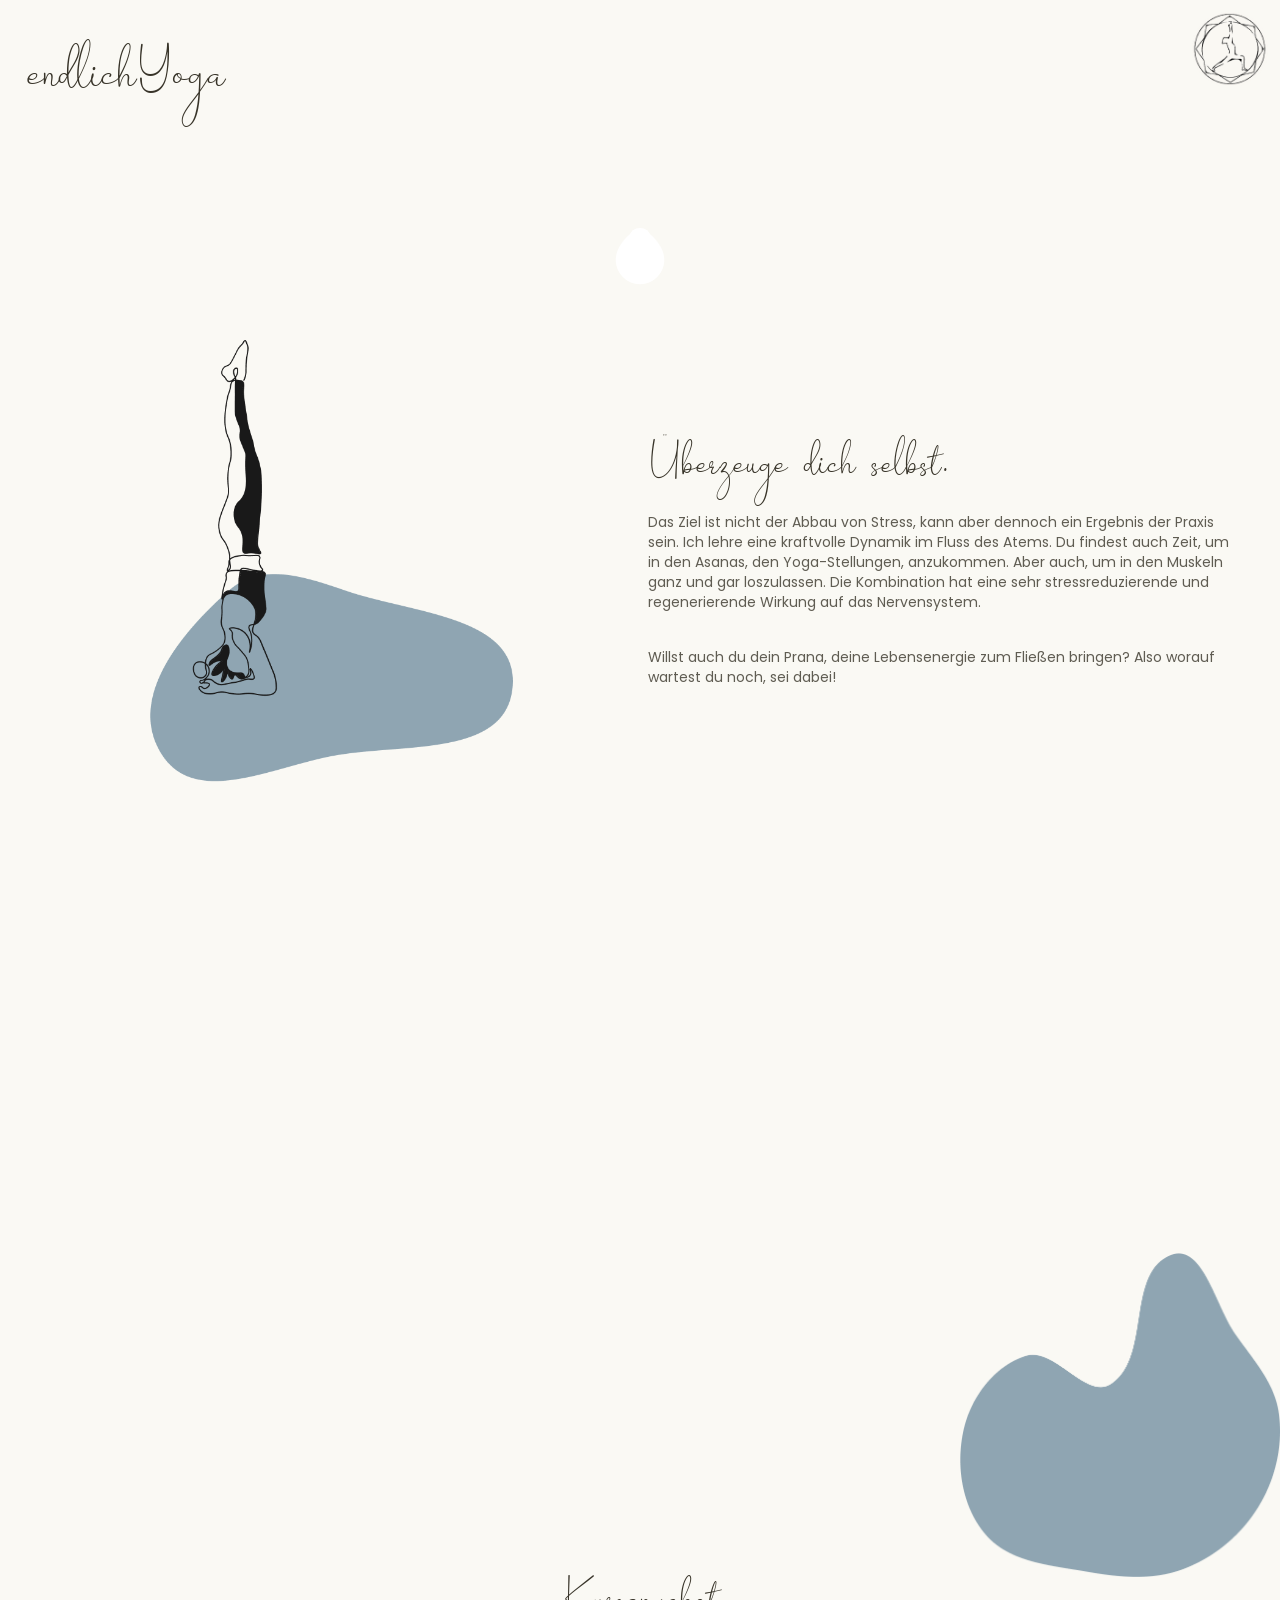
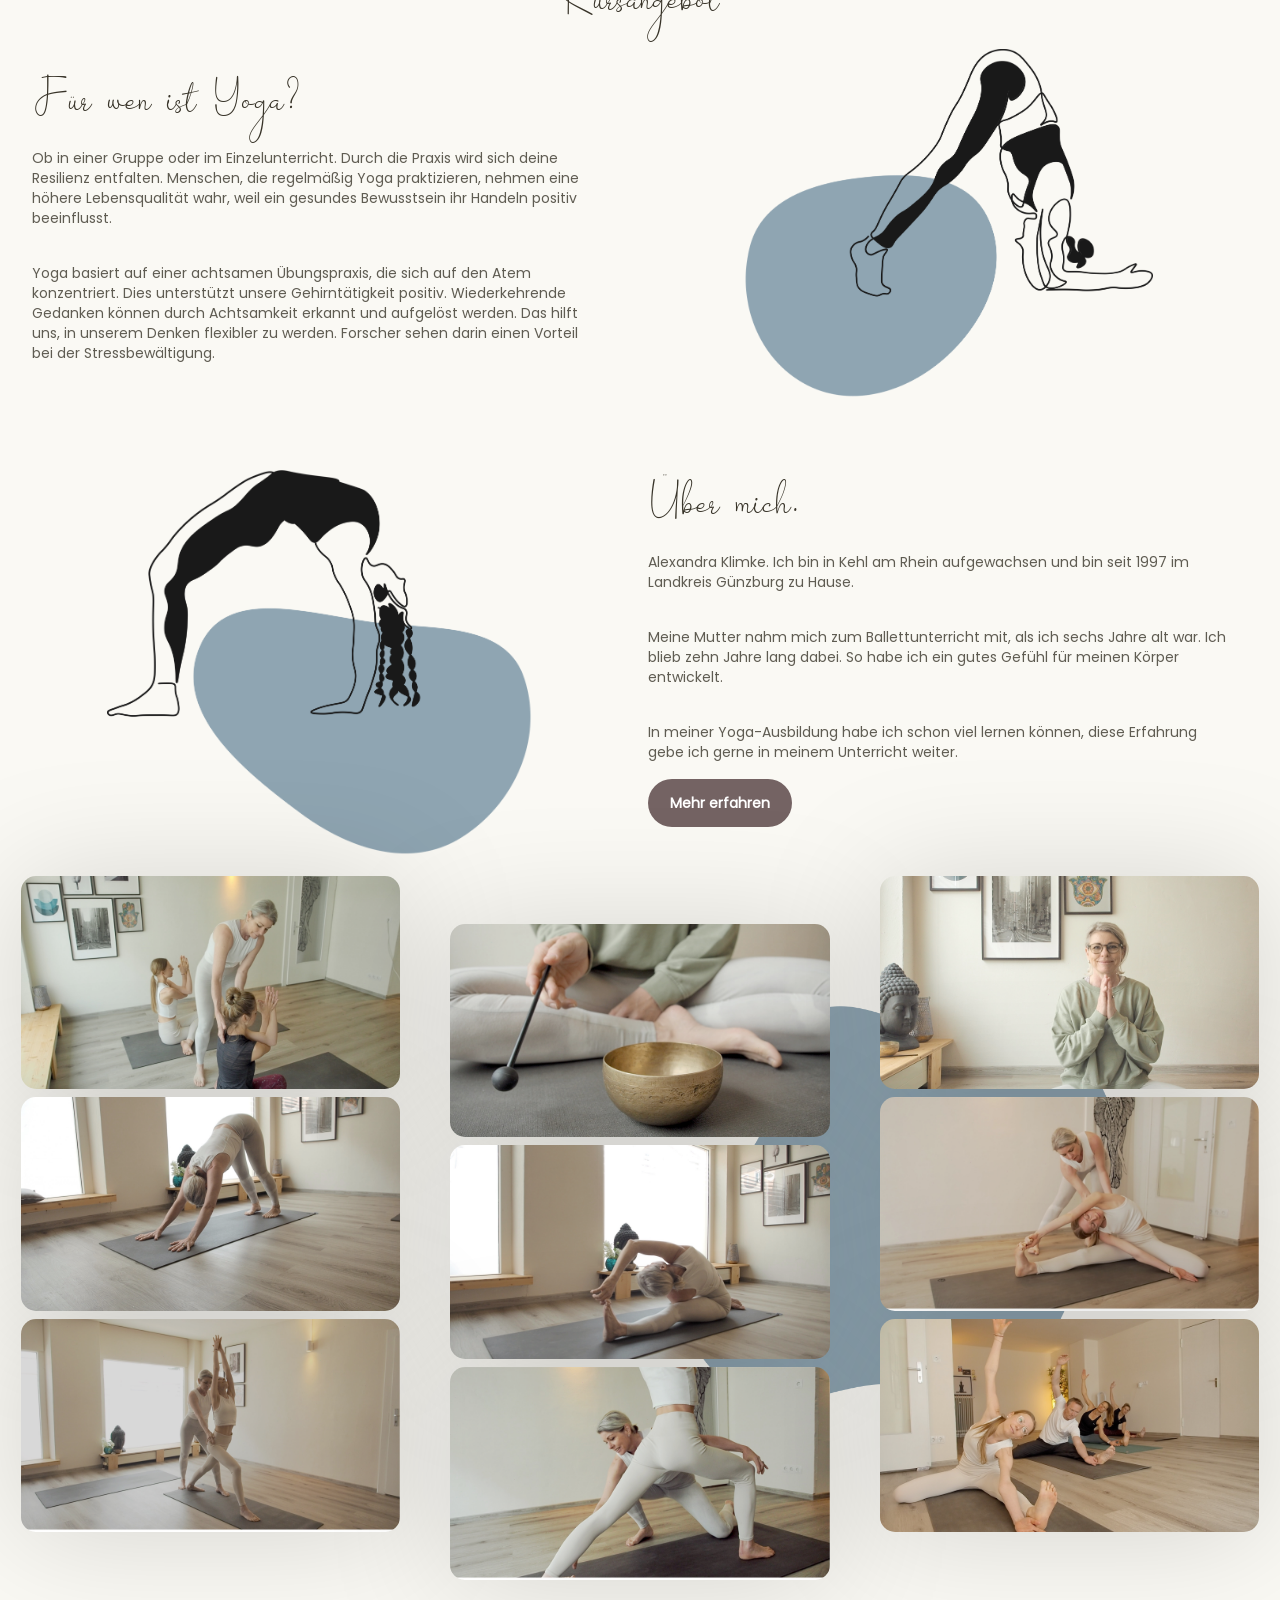
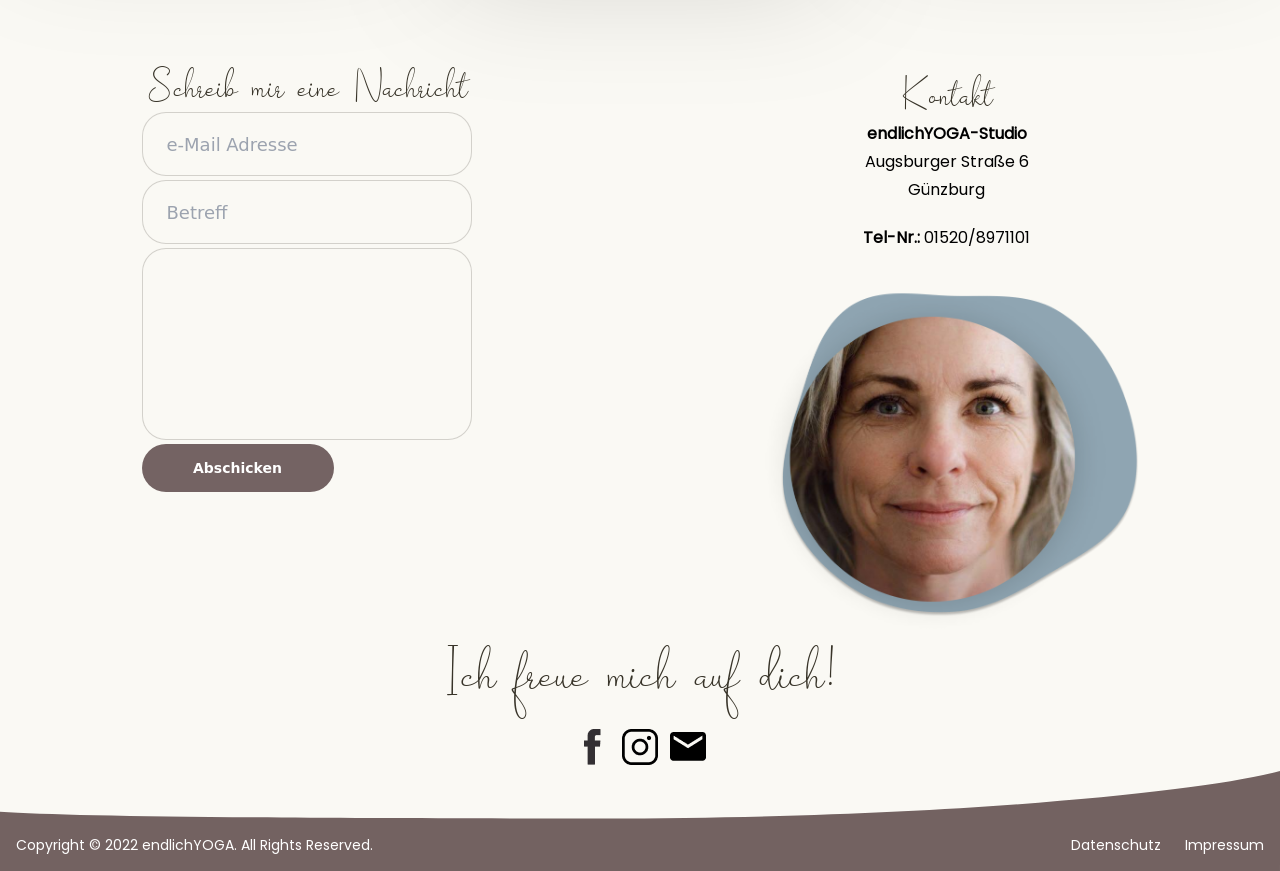
==== index.html @ 25fa54c2 "endlichyoga.de — statische Yoga-Website" ====
<!doctype html>
<html lang="de" data-theme="yoga">
    <head>
        <meta charset="utf-8" />
        <meta
            name="description"
            content="Yoga in Günzburg mit Alexandra Klimke. Hatha Yoga Kurse, Privatstunden und Business Yoga."
        />
        <link rel="icon" href="./favicon.png" />
        <link
            rel="stylesheet"
            href="https://www.momoyoga.com/schedule-plugin/v2/css/schedule-frontend.css"
            crossorigin="anonymous"
        />
        <meta name="viewport" content="width=device-width, initial-scale=1" />
        <link rel="stylesheet" href="css/style.css" />
        <title>endlichYoga - Yoga in Günzburg</title>
    </head>
    <body>
        <div class="main max-w-7xl mx-auto">
            <div class="navbar pb-5">
                <img
                    src="img/logo.png"
                    alt="logo"
                    class="w-10 order-last flex-none w-14 pr-1 py-1 sm:w-20"
                />
                <a
                    class="flex-1 normal-case font-barokah font-normal not-italic text-base pl-5 mt-5 sm:text-xl sm:translate-y-6"
                    href="/"
                    >endlichYoga</a
                >
            </div>

            <video autoplay muted loop playsinline>
                <source src="/vid/banner.m4v" type="video/mp4" />
                Your browser does not support the video tag.
            </video>

            <div class="ico animated w-5 svelte-cx24uc">
                <div class="circle circle-top svelte-cx24uc"></div>
                <div class="circle circle-main svelte-cx24uc"></div>
                <div class="circle circle-bottom svelte-cx24uc"></div>

                <svg
                    class="svg svelte-cx24uc"
                    version="1.1"
                    xmlns="http://www.w3.org/2000/svg"
                    x="0px"
                    y="0px"
                    viewBox="0 0 612 612"
                    style="enable-background: new 0 0 612 612"
                    xml:space="preserve"
                >
                    <defs>
                        <clipPath id="cut-off-arrow">
                            <circle cx="306" cy="306" r="287"></circle>
                        </clipPath>
                        <filter id="goo">
                            <feGaussianBlur
                                in="SourceGraphic"
                                stdDeviation="10"
                                result="blur"
                            ></feGaussianBlur>
                            <feColorMatrix
                                in="blur"
                                mode="matrix"
                                values="1 0 0 0 0  0 1 0 0 0  0 0 1 0 0  0 0 0 18 -7"
                                result="goo"
                            ></feColorMatrix>
                            <feBlend in="SourceGraphic" in2="goo"></feBlend>
                        </filter>
                    </defs>
                    <path
                        class="st-arrow svelte-cx24uc"
                        d="M317.5,487.6c0.3-0.3,0.4-0.7,0.7-1.1l112.6-112.6c6.3-6.3,6.3-16.5,0-22.7c-6.3-6.3-16.5-6.3-22.7,0
					l-86,86V136.1c0-8.9-7.3-16.2-16.2-16.2c-8.9,0-16.2,7.3-16.2,16.2v301.1l-86-86c-6.3-6.3-16.5-6.3-22.7,0
					c-6.3,6.3-6.3,16.5,0,22.7l112.7,112.7c0.3,0.3,0.4,0.7,0.7,1c0.5,0.5,1.2,0.5,1.7,0.9c1.7,1.4,3.6,2.3,5.6,2.9
					c0.8,0.2,1.5,0.4,2.3,0.4C308.8,492.6,313.8,491.3,317.5,487.6z"
                    ></path>
                </svg>
            </div>

            <div class="flex w-full object-contain flex-col mt-8 sm:flex-row m-auto">
                <div
                    class="grid sm:w-1/2 flex-grow place-items-center content-center object-contain"
                >
                    <img
                        src="/img/ueberzeug_dich.png"
                        alt="Überzeuge dich selbst"
                        class="w-4/6"
                    />
                </div>
                <div
                    class="font-poppins grid sm:w-1/2 flex-grow align-bottom content-center box-border prose mt-4 mx-auto prose-sm prose-h1:font-normal prose-h1:text-sm prose-p:text-xs px-2 text-center prose-h1:text-bold pt-2 sm:pt-0 sm:prose-base sm:prose-h1:font-normal sm:prose-h1:text-lg sm:prose-p:text-sm px-2 sm:text-left prose-h1:text-bold"
                >
                    <h1 class="font-barokah">Überzeuge dich selbst.</h1>
                    <p class="mx-auto mx-4 sm:mx-0 sm:pr-10">
                        Das Ziel ist nicht der Abbau von Stress, kann aber dennoch ein
                        Ergebnis der Praxis sein. Ich lehre eine kraftvolle Dynamik im
                        Fluss des Atems. Du findest auch Zeit, um in den Asanas, den
                        Yoga-Stellungen, anzukommen. Aber auch, um in den Muskeln ganz und
                        gar loszulassen. Die Kombination hat eine sehr stressreduzierende
                        und regenerierende Wirkung auf das Nervensystem.
                    </p>
                    <p class="mx-auto mx-4 sm:mx-0 sm:pr-10">
                        Willst auch du dein Prana, deine Lebensenergie zum Fließen
                        bringen? Also worauf wartest du noch, sei dabei!
                    </p>
                </div>
            </div>

            <section class="yogavideo svelte-12o93q9">
                <div class="videoWrapper svelte-12o93q9">
                    <iframe
                        src="https://player.vimeo.com/video/573350151?h=bd97e9fcea&color=ADB295&title=0&byline=0&portrait=0"
                        allow="autoplay; fullscreen; picture-in-picture"
                        allowfullscreen
                        class="svelte-12o93q9"
                    ></iframe>
                </div>
                <div class="background-blob svelte-12o93q9">
                    <img
                        src="/img/video_blob.png"
                        alt="video blob"
                        class="svelte-12o93q9"
                    />
                </div>
            </section>

            <h1 class="font-barokah mx-auto text-center text-sm sm:text-lg pt-5">
                Kursangebot
            </h1>

            <div
                class="momoyoga-schedule"
                data-momo-schedule="https://www.momoyoga.com/endlichyoga"
            ></div>

            <div class="flex w-full object-contain flex-col mt-8 sm:flex-row px-6 m-auto">
                <div
                    class="grid sm:w-1/2 flex-grow place-items-center content-center object-contain sm:order-last"
                >
                    <img
                        src="/img/fuer_wen_ist_yoga.png"
                        alt="Überzeuge dich selbst"
                        class="w-4/6"
                    />
                </div>
                <div
                    class="font-poppins grid sm:w-1/2 flex-grow align-bottom content-center box-border prose mt-4 mx-auto prose-sm prose-h1:font-normal prose-h1:text-sm prose-p:text-xs px-2 text-center prose-h1:text-bold pt-2 sm:pt-0 sm:prose-base sm:prose-h1:font-normal sm:prose-h1:text-lg sm:prose-p:text-sm px-2 sm:text-left prose-h1:text-bold"
                >
                    <h1 class="font-barokah">Für wen ist Yoga?</h1>
                    <p class="mx-auto mx-4 sm:mx-0 sm:pr-10">
                        Ob in einer Gruppe oder im Einzelunterricht. Durch die Praxis wird
                        sich deine Resilienz entfalten. Menschen, die regelmäßig Yoga
                        praktizieren, nehmen eine höhere Lebensqualität wahr, weil ein
                        gesundes Bewusstsein ihr Handeln positiv beeinflusst.
                    </p>
                    <p class="mx-auto mx-4 sm:mx-0 sm:pr-10">
                        Yoga basiert auf einer achtsamen Übungspraxis, die sich auf den
                        Atem konzentriert. Dies unterstützt unsere Gehirntätigkeit
                        positiv. Wiederkehrende Gedanken können durch Achtsamkeit erkannt
                        und aufgelöst werden. Das hilft uns, in unserem Denken flexibler
                        zu werden. Forscher sehen darin einen Vorteil bei der
                        Stressbewältigung.
                    </p>
                </div>
            </div>

            <div
                class="flex w-full object-contain flex-col mt-8 sm:flex-row m-auto pt-10"
            >
                <div
                    class="grid sm:w-1/2 flex-grow place-items-center content-center object-contain"
                >
                    <img
                        src="/img/ueber_mich.png"
                        alt="Überzeuge dich selbst"
                        class="w-4/6"
                    />
                </div>
                <div
                    class="grid sm:w-1/2 flex-grow align-bottom content-center box-border prose mt-4 mx-auto font-poppins prose-sm prose-h1:font-normal prose-h1:text-sm prose-p:text-xs px-2 text-center prose-h1:text-bold pt-2 sm:pt-0 sm:prose-base sm:prose-h1:font-normal sm:prose-h1:text-lg sm:prose-p:text-sm px-2 sm:text-left prose-h1:text-bold"
                >
                    <h1 class="font-barokah">Über mich.</h1>
                    <p class="mx-auto mx-4 sm:mx-0 sm:pr-10">
                        Alexandra Klimke. Ich bin in Kehl am Rhein aufgewachsen und bin
                        seit 1997 im Landkreis Günzburg zu Hause.
                    </p>
                    <p class="mx-auto mx-4 sm:mx-0 sm:pr-10">
                        Meine Mutter nahm mich zum Ballettunterricht mit, als ich sechs
                        Jahre alt war. Ich blieb zehn Jahre lang dabei. So habe ich ein
                        gutes Gefühl für meinen Körper entwickelt.
                    </p>
                    <p class="mx-auto mx-4 sm:mx-0 sm:pr-10">
                        In meiner Yoga-Ausbildung habe ich schon viel lernen können, diese
                        Erfahrung gebe ich gerne in meinem Unterricht weiter.
                    </p>

                    <div tabindex="0" class="collapse">
                        <input type="checkbox" />
                        <div class="collapse-content mx-auto mx-4 sm:mx-0 sm:pr-10">
                            <p>
                                <b>2009</b> der erste Yoga-Workshop bei der VH in Ulm, und
                                2010 Start der Ausbildung.
                            </p>
                            <p>
                                <b>2012</b> die Prüfung zur Hatha-Yoga-Kursleiterin YZU.
                                Seit dieser Zeit unterrichte ich Yoga.
                            </p>
                            <p>
                                <b>2013 – 2017</b> Ausbildung zur Ashtanga-Yoga Lehrerin
                                bei Dr. Ronald Steiner.
                            </p>
                            <p>
                                <b
                                    >Ich bin von der Zentralen Prüfstelle für Prävention,
                                    zur Abrechnung mit der Krankenkassen zertifiziert.</b
                                >
                            </p>
                            <p>
                                <b>12/2021</b> Stuttgart, Yin-Yoga-Ausbildung (32h), Tanja
                                Seehofer
                            </p>
                            <p>
                                <b>02/2020</b> Berlin, Jivamukti Yogapraxis bei
                                verschiedenen Lehrern, Mitte.
                            </p>
                            <p>
                                <b>10/2019</b> Augsburg, Ausbildung: Kinder-Yogalehrer.
                                Kathrin Sturm.
                            </p>
                            <p>
                                <b>02/2019</b> Ulm, Prana-Flow-Weiterbildung: Element Erde
                                bei Christine May.
                            </p>
                            <p>
                                <b>06/2018</b> Ulm, Workshop: Meditation und Yoga, Anna
                                Trökes.
                            </p>
                            <p>
                                <b>05/2018</b> Budapest, eine Woche Yogapraxis bei
                                `bandha-works´, Ashtanga-Yoga-Schule.
                            </p>
                            <p>
                                <b>08/2017</b> Berlin, eine Woche Yogapraxis,
                                AshtangaYogaBerlin.
                            </p>
                            <p>
                                <b>08/2013</b> Schlangenbad-Bärstadt,
                                Ashtanga-Innovation-Ausbildung (500h) bei Dr. Ronald
                                Steiner
                            </p>
                            <p>
                                <b>09/2010</b> Ulm, Hatha-Yoga-Ausbildung(500h) an derVH,
                                Ulrike Grunert und anderen Lehrern.
                            </p>
                            <p>
                                Weitere Workshops bei: Gertrud Hirschi, Dr.Melanie
                                Steiner, David Regelin, David Garriegues, Ralf Sturm, Anna
                                Röcker, Patrick Broome, Barbara Noh, Christina Lobe, und
                                mehr...
                            </p>
                            <p>
                                Ich liebe meinen Beruf. Deshalb hört das Lernen nie auf.
                            </p>
                            <p>
                                Ich bin verheiratet und Mutter von 3 Söhnen (*1994, *1996
                                und *2002)
                            </p>
                        </div>
                        <button
                            class="btn btn-info border-0 w-36 rounded-3xl text-sm normal-case text-white mx-auto sm:mx-0 collapse-title p-0 min-h-0"
                        >
                            Mehr erfahren
                        </button>
                    </div>
                </div>
            </div>

            <section class="gallery mt-5 svelte-ix16z6">
                <div class="image-wrapper gap-2 grid-cols-2 sm:grid-cols-3 svelte-ix16z6">
                    <img src="img/gallery/v2/1.jpg" alt="1" class="svelte-ix16z6" />
                    <img
                        src="img/gallery/v2/2.jpg"
                        alt="2"
                        class="sm:translate-y-12 svelte-ix16z6"
                    />
                    <img src="img/gallery/v2/3.jpg" alt="3" class="svelte-ix16z6" />
                    <img src="img/gallery/v2/4.jpg" alt="4" class="svelte-ix16z6" />
                    <img
                        src="img/gallery/v2/5.jpg"
                        alt="5"
                        class="sm:translate-y-12 svelte-ix16z6"
                    />
                    <img src="img/gallery/v2/6.jpg" alt="6" class="svelte-ix16z6" />
                    <img src="img/gallery/v2/7.jpg" alt="7" class="svelte-ix16z6" />
                    <img
                        src="img/gallery/v2/8.jpg"
                        alt="8"
                        class="hidden sm:inline-flex sm:translate-y-12 svelte-ix16z6"
                    />
                    <img src="img/gallery/v2/9.jpg" alt="9" class="svelte-ix16z6" />
                </div>
                <div class="gallery-blob svelte-ix16z6">
                    <img
                        src="/img/gallery_blob.png"
                        alt="gallery blob"
                        class="svelte-ix16z6"
                    />
                </div>
            </section>

            <div class="flex flex-col sm:flex-row pt-36 mx-auto">
                <div id="contact" class="form-control mx-auto">
                    <label class="label"
                        ><span class="label-text font-barokah text-contact md:text-sm"
                            >Schreib mir eine Nachricht</span
                        ></label
                    >
                    <form
                        class="flex flex-col gap-1"
                        action="mailto:alexandraklimke@web.de"
                        method="GET"
                    >
                        <input
                            type="hidden"
                            name="accessKey"
                            value="c1856ae3-2337-4f00-83b0-b320f39aeeab"
                        />
                        <input
                            name="email"
                            type="text"
                            placeholder="e-Mail Adresse"
                            class="input input-bordered input-lg rounded-3xl"
                        />
                        <input
                            name="subject"
                            type="text"
                            placeholder="Betreff"
                            class="input input-bordered input-lg rounded-3xl"
                        />
                        <textarea
                            name="body"
                            type="text"
                            class="input input-bordered input-lg h-48 rounded-3xl align-top resize-none"
                        ></textarea>
                        <input
                            type="submit"
                            value="Abschicken"
                            class="btn btn-info border-0 w-48 rounded-3xl text-sm normal-case text-white"
                        />
                    </form>
                </div>
                <div
                    class="mx-auto prose text-center prose-h3:text-sm prose-h3:font-barokah prose-p:font-poppins mt-24 sm:mt-4 prose-h3:font-normal text-black"
                >
                    <h3>Kontakt</h3>
                    <p>
                        <b>endlichYOGA-Studio</b><br />
                        Augsburger Straße 6<br />
                        Günzburg
                    </p>
                    <p><b>Tel-Nr.:</b> 01520/8971101</p>
                    <img src="/img/contact_photo.png" alt="Kontaktbild" class="w-96" />
                </div>
            </div>

            <div class="flex flex-col object-fill place-content-center gap-6 mt-8">
                <p class="mx-auto font-barokah text-sm sm:text-xl">
                    Ich freue mich auf dich!
                </p>
                <div class="flex flex-row mx-auto">
                    <a target="_blank" href="https://facebook.com"
                        ><img src="/img/facebook.png" alt="facebook"
                    /></a>
                    <a target="_blank" href="https://instagram.com"
                        ><img src="/img/instagram.png" alt="instagram"
                    /></a>
                    <a target="_blank" href="mailto:alexandra@web.de"
                        ><img src="/img/mail.png" alt="mail"
                    /></a>
                </div>
            </div>

            <div
                class="flex flex-col sm :justify-end sm:flex-row gap-1 sm:gap-6 w-full bg-mobile_footer bg-no-repeat bg-cover pt-16 px-4 pb-4 text-white font-poppins text-sm font-normal"
            >
                <a class="order-2" href="/datenschutz.html">Datenschutz</a>
                <a class="order-3" href="/impressum.html">Impressum</a>
                <p class="order-4 sm:mr-auto sm:order-1">
                    Copyright © 2022 endlichYOGA. All Rights Reserved.
                </p>
            </div>
        </div>

        <!-- momoyoga schedule embedding  -->
        <script
            src="https://code.jquery.com/jquery-3.3.1.min.js"
            integrity="sha256-FgpCb/KJQlLNfOu91ta32o/NMZxltwRo8QtmkMRdAu8="
            crossorigin="anonymous"
        ></script>
        <script
            src="https://www.momoyoga.com/schedule-plugin/v2/js/schedule.js"
            crossorigin="anonymous"
        ></script>
    </body>
</html>
---- css/style.css ----
*,:before,:after{box-sizing:border-box;border-width:0;border-style:solid;border-color:#e5e7eb}:before,:after{--tw-content: ""}html{line-height:1.5;-webkit-text-size-adjust:100%;-moz-tab-size:4;-o-tab-size:4;tab-size:4;font-family:ui-sans-serif,system-ui,-apple-system,BlinkMacSystemFont,Segoe UI,Roboto,Helvetica Neue,Arial,Noto Sans,sans-serif,"Apple Color Emoji","Segoe UI Emoji",Segoe UI Symbol,"Noto Color Emoji"}body{margin:0;line-height:inherit}hr{height:0;color:inherit;border-top-width:1px}abbr:where([title]){-webkit-text-decoration:underline dotted;text-decoration:underline dotted}h1,h2,h3,h4,h5,h6{font-size:inherit;font-weight:inherit}a{color:inherit;text-decoration:inherit}b,strong{font-weight:bolder}code,kbd,samp,pre{font-family:ui-monospace,SFMono-Regular,Menlo,Monaco,Consolas,Liberation Mono,Courier New,monospace;font-size:1em}small{font-size:80%}sub,sup{font-size:75%;line-height:0;position:relative;vertical-align:baseline}sub{bottom:-.25em}sup{top:-.5em}table{text-indent:0;border-color:inherit;border-collapse:collapse}button,input,optgroup,select,textarea{font-family:inherit;font-size:100%;line-height:inherit;color:inherit;margin:0;padding:0}button,select{text-transform:none}button,[type=button],[type=reset],[type=submit]{-webkit-appearance:button;background-color:transparent;background-image:none}:-moz-focusring{outline:auto}:-moz-ui-invalid{box-shadow:none}progress{vertical-align:baseline}::-webkit-inner-spin-button,::-webkit-outer-spin-button{height:auto}[type=search]{-webkit-appearance:textfield;outline-offset:-2px}::-webkit-search-decoration{-webkit-appearance:none}::-webkit-file-upload-button{-webkit-appearance:button;font:inherit}summary{display:list-item}blockquote,dl,dd,h1,h2,h3,h4,h5,h6,hr,figure,p,pre{margin:0}fieldset{margin:0;padding:0}legend{padding:0}ol,ul,menu{list-style:none;margin:0;padding:0}textarea{resize:vertical}input::-moz-placeholder,textarea::-moz-placeholder{opacity:1;color:#9ca3af}input:-ms-input-placeholder,textarea:-ms-input-placeholder{opacity:1;color:#9ca3af}input::placeholder,textarea::placeholder{opacity:1;color:#9ca3af}button,[role=button]{cursor:pointer}:disabled{cursor:default}img,svg,video,canvas,audio,iframe,embed,object{display:block;vertical-align:middle}img,video{max-width:100%;height:auto}[hidden]{display:none}:root,[data-theme]{background-color:hsla(var(--b1) / var(--tw-bg-opacity, 1));color:hsla(var(--bc) / var(--tw-text-opacity, 1))}html{-webkit-tap-highlight-color:transparent}:root{--p: 0 0% 10%;--pf: 0 0% 8%;--sf: 70 16% 51%;--af: 175 70% 33%;--nf: 95 17% 17%;--b2: 43 41% 87%;--b3: 43 41% 78%;--bc: 43 16% 19%;--pc: 0 0% 82%;--sc: 70 98% 13%;--ac: 175 100% 8%;--nc: 95 52% 84%;--inc: 3 66% 88%;--suc: 158 100% 10%;--wac: 43 100% 11%;--erc: 0 100% 14%;--rounded-box: 1rem;--rounded-btn: .5rem;--rounded-badge: 1.9rem;--animation-btn: .25s;--animation-input: .2s;--btn-text-case: uppercase;--btn-focus-scale: .95;--border-btn: 1px;--tab-border: 1px;--tab-radius: .5rem;--s: 70 16% 64%;--a: 175 70% 41%;--n: 95 17% 21%;--b1: 43 41% 97%;--in: 3 8% 42%;--su: 158 64% 52%;--wa: 43 96% 56%;--er: 0 91% 71%}*,:before,:after{--tw-translate-x: 0;--tw-translate-y: 0;--tw-rotate: 0;--tw-skew-x: 0;--tw-skew-y: 0;--tw-scale-x: 1;--tw-scale-y: 1;--tw-pan-x: ;--tw-pan-y: ;--tw-pinch-zoom: ;--tw-scroll-snap-strictness: proximity;--tw-ordinal: ;--tw-slashed-zero: ;--tw-numeric-figure: ;--tw-numeric-spacing: ;--tw-numeric-fraction: ;--tw-ring-inset: ;--tw-ring-offset-width: 0px;--tw-ring-offset-color: #fff;--tw-ring-color: rgb(59 130 246 / .5);--tw-ring-offset-shadow: 0 0 #0000;--tw-ring-shadow: 0 0 #0000;--tw-shadow: 0 0 #0000;--tw-shadow-colored: 0 0 #0000;--tw-blur: ;--tw-brightness: ;--tw-contrast: ;--tw-grayscale: ;--tw-hue-rotate: ;--tw-invert: ;--tw-saturate: ;--tw-sepia: ;--tw-drop-shadow: ;--tw-backdrop-blur: ;--tw-backdrop-brightness: ;--tw-backdrop-contrast: ;--tw-backdrop-grayscale: ;--tw-backdrop-hue-rotate: ;--tw-backdrop-invert: ;--tw-backdrop-opacity: ;--tw-backdrop-saturate: ;--tw-backdrop-sepia: }.prose{color:var(--tw-prose-body);max-width:65ch}.prose :where([class~="lead"]):not(:where([class~="not-prose"] *)){color:var(--tw-prose-lead);font-size:1.25em;line-height:1.6;margin-top:1.2em;margin-bottom:1.2em}.prose :where(a):not(:where([class~="not-prose"] *)){color:var(--tw-prose-links);text-decoration:underline;font-weight:500}.prose :where(strong):not(:where([class~="not-prose"] *)){color:var(--tw-prose-bold);font-weight:600}.prose :where(ol):not(:where([class~="not-prose"] *)){list-style-type:decimal;padding-left:1.625em}.prose :where(ol[type="A"]):not(:where([class~="not-prose"] *)){list-style-type:upper-alpha}.prose :where(ol[type="a"]):not(:where([class~="not-prose"] *)){list-style-type:lower-alpha}.prose :where(ol[type="A" s]):not(:where([class~="not-prose"] *)){list-style-type:upper-alpha}.prose :where(ol[type="a" s]):not(:where([class~="not-prose"] *)){list-style-type:lower-alpha}.prose :where(ol[type="I"]):not(:where([class~="not-prose"] *)){list-style-type:upper-roman}.prose :where(ol[type="i"]):not(:where([class~="not-prose"] *)){list-style-type:lower-roman}.prose :where(ol[type="I" s]):not(:where([class~="not-prose"] *)){list-style-type:upper-roman}.prose :where(ol[type="i" s]):not(:where([class~="not-prose"] *)){list-style-type:lower-roman}.prose :where(ol[type="1"]):not(:where([class~="not-prose"] *)){list-style-type:decimal}.prose :where(ul):not(:where([class~="not-prose"] *)){list-style-type:disc;padding-left:1.625em}.prose :where(ol > li):not(:where([class~="not-prose"] *))::marker{font-weight:400;color:var(--tw-prose-counters)}.prose :where(ul > li):not(:where([class~="not-prose"] *))::marker{color:var(--tw-prose-bullets)}.prose :where(hr):not(:where([class~="not-prose"] *)){border-color:var(--tw-prose-hr);border-top-width:1px;margin-top:3em;margin-bottom:3em}.prose :where(blockquote):not(:where([class~="not-prose"] *)){font-weight:500;font-style:italic;color:var(--tw-prose-quotes);border-left-width:.25rem;border-left-color:var(--tw-prose-quote-borders);quotes:"\201c""\201d""\2018""\2019";margin-top:1.6em;margin-bottom:1.6em;padding-left:1em}.prose :where(blockquote p:first-of-type):not(:where([class~="not-prose"] *)):before{content:open-quote}.prose :where(blockquote p:last-of-type):not(:where([class~="not-prose"] *)):after{content:close-quote}.prose :where(h1):not(:where([class~="not-prose"] *)){color:var(--tw-prose-headings);font-weight:800;font-size:2.25em;margin-top:0;margin-bottom:.8888889em;line-height:1.1111111}.prose :where(h1 strong):not(:where([class~="not-prose"] *)){font-weight:900}.prose :where(h2):not(:where([class~="not-prose"] *)){color:var(--tw-prose-headings);font-weight:700;font-size:1.5em;margin-top:2em;margin-bottom:1em;line-height:1.3333333}.prose :where(h2 strong):not(:where([class~="not-prose"] *)){font-weight:800}.prose :where(h3):not(:where([class~="not-prose"] *)){color:var(--tw-prose-headings);font-weight:600;font-size:1.25em;margin-top:1.6em;margin-bottom:.6em;line-height:1.6}.prose :where(h3 strong):not(:where([class~="not-prose"] *)){font-weight:700}.prose :where(h4):not(:where([class~="not-prose"] *)){color:var(--tw-prose-headings);font-weight:600;margin-top:1.5em;margin-bottom:.5em;line-height:1.5}.prose :where(h4 strong):not(:where([class~="not-prose"] *)){font-weight:700}.prose :where(figure > *):not(:where([class~="not-prose"] *)){margin-top:0;margin-bottom:0}.prose :where(figcaption):not(:where([class~="not-prose"] *)){color:var(--tw-prose-captions);font-size:.875em;line-height:1.4285714;margin-top:.8571429em}.prose :where(code):not(:where([class~="not-prose"] *)){color:var(--tw-prose-code);font-weight:600;font-size:.875em}.prose :where(code):not(:where([class~="not-prose"] *)):before{content:"`"}.prose :where(code):not(:where([class~="not-prose"] *)):after{content:"`"}.prose :where(a code):not(:where([class~="not-prose"] *)){color:var(--tw-prose-links)}.prose :where(pre):not(:where([class~="not-prose"] *)){color:var(--tw-prose-pre-code);background-color:var(--tw-prose-pre-bg);overflow-x:auto;font-weight:400;font-size:.875em;line-height:1.7142857;margin-top:1.7142857em;margin-bottom:1.7142857em;border-radius:.375rem;padding:.8571429em 1.1428571em}.prose :where(pre code):not(:where([class~="not-prose"] *)){background-color:transparent;border-width:0;border-radius:0;padding:0;font-weight:inherit;color:inherit;font-size:inherit;font-family:inherit;line-height:inherit}.prose :where(pre code):not(:where([class~="not-prose"] *)):before{content:none}.prose :where(pre code):not(:where([class~="not-prose"] *)):after{content:none}.prose :where(table):not(:where([class~="not-prose"] *)){width:100%;table-layout:auto;text-align:left;margin-top:2em;margin-bottom:2em;font-size:.875em;line-height:1.7142857}.prose :where(thead):not(:where([class~="not-prose"] *)){border-bottom-width:1px;border-bottom-color:var(--tw-prose-th-borders)}.prose :where(thead th):not(:where([class~="not-prose"] *)){color:var(--tw-prose-headings);font-weight:600;vertical-align:bottom;padding-right:.5714286em;padding-bottom:.5714286em;padding-left:.5714286em}.prose :where(tbody tr):not(:where([class~="not-prose"] *)){border-bottom-width:1px;border-bottom-color:var(--tw-prose-td-borders)}.prose :where(tbody tr:last-child):not(:where([class~="not-prose"] *)){border-bottom-width:0}.prose :where(tbody td):not(:where([class~="not-prose"] *)){vertical-align:baseline;padding:.5714286em}.prose{--tw-prose-body: #374151;--tw-prose-headings: #111827;--tw-prose-lead: #4b5563;--tw-prose-links: #111827;--tw-prose-bold: #111827;--tw-prose-counters: #6b7280;--tw-prose-bullets: #d1d5db;--tw-prose-hr: #e5e7eb;--tw-prose-quotes: #111827;--tw-prose-quote-borders: #e5e7eb;--tw-prose-captions: #6b7280;--tw-prose-code: #111827;--tw-prose-pre-code: #e5e7eb;--tw-prose-pre-bg: #1f2937;--tw-prose-th-borders: #d1d5db;--tw-prose-td-borders: #e5e7eb;--tw-prose-invert-body: #d1d5db;--tw-prose-invert-headings: #fff;--tw-prose-invert-lead: #9ca3af;--tw-prose-invert-links: #fff;--tw-prose-invert-bold: #fff;--tw-prose-invert-counters: #9ca3af;--tw-prose-invert-bullets: #4b5563;--tw-prose-invert-hr: #374151;--tw-prose-invert-quotes: #f3f4f6;--tw-prose-invert-quote-borders: #374151;--tw-prose-invert-captions: #9ca3af;--tw-prose-invert-code: #fff;--tw-prose-invert-pre-code: #d1d5db;--tw-prose-invert-pre-bg: rgb(0 0 0 / 50%);--tw-prose-invert-th-borders: #4b5563;--tw-prose-invert-td-borders: #374151;font-size:1rem;line-height:1.75}.prose :where(p):not(:where([class~="not-prose"] *)){margin-top:1.25em;margin-bottom:1.25em}.prose :where(img):not(:where([class~="not-prose"] *)){margin-top:2em;margin-bottom:2em}.prose :where(video):not(:where([class~="not-prose"] *)){margin-top:2em;margin-bottom:2em}.prose :where(figure):not(:where([class~="not-prose"] *)){margin-top:2em;margin-bottom:2em}.prose :where(h2 code):not(:where([class~="not-prose"] *)){font-size:.875em}.prose :where(h3 code):not(:where([class~="not-prose"] *)){font-size:.9em}.prose :where(li):not(:where([class~="not-prose"] *)){margin-top:.5em;margin-bottom:.5em}.prose :where(ol > li):not(:where([class~="not-prose"] *)){padding-left:.375em}.prose :where(ul > li):not(:where([class~="not-prose"] *)){padding-left:.375em}.prose>:where(ul > li p):not(:where([class~="not-prose"] *)){margin-top:.75em;margin-bottom:.75em}.prose>:where(ul > li > *:first-child):not(:where([class~="not-prose"] *)){margin-top:1.25em}.prose>:where(ul > li > *:last-child):not(:where([class~="not-prose"] *)){margin-bottom:1.25em}.prose>:where(ol > li > *:first-child):not(:where([class~="not-prose"] *)){margin-top:1.25em}.prose>:where(ol > li > *:last-child):not(:where([class~="not-prose"] *)){margin-bottom:1.25em}.prose :where(ul ul,ul ol,ol ul,ol ol):not(:where([class~="not-prose"] *)){margin-top:.75em;margin-bottom:.75em}.prose :where(hr + *):not(:where([class~="not-prose"] *)){margin-top:0}.prose :where(h2 + *):not(:where([class~="not-prose"] *)){margin-top:0}.prose :where(h3 + *):not(:where([class~="not-prose"] *)){margin-top:0}.prose :where(h4 + *):not(:where([class~="not-prose"] *)){margin-top:0}.prose :where(thead th:first-child):not(:where([class~="not-prose"] *)){padding-left:0}.prose :where(thead th:last-child):not(:where([class~="not-prose"] *)){padding-right:0}.prose :where(tbody td:first-child):not(:where([class~="not-prose"] *)){padding-left:0}.prose :where(tbody td:last-child):not(:where([class~="not-prose"] *)){padding-right:0}.prose>:where(:first-child):not(:where([class~="not-prose"] *)){margin-top:0}.prose>:where(:last-child):not(:where([class~="not-prose"] *)){margin-bottom:0}.prose-sm{font-size:.875rem;line-height:1.7142857}.prose-sm :where(p):not(:where([class~="not-prose"] *)){margin-top:1.1428571em;margin-bottom:1.1428571em}.prose-sm :where([class~="lead"]):not(:where([class~="not-prose"] *)){font-size:1.2857143em;line-height:1.5555556;margin-top:.8888889em;margin-bottom:.8888889em}.prose-sm :where(blockquote):not(:where([class~="not-prose"] *)){margin-top:1.3333333em;margin-bottom:1.3333333em;padding-left:1.1111111em}.prose-sm :where(h1):not(:where([class~="not-prose"] *)){font-size:2.1428571em;margin-top:0;margin-bottom:.8em;line-height:1.2}.prose-sm :where(h2):not(:where([class~="not-prose"] *)){font-size:1.4285714em;margin-top:1.6em;margin-bottom:.8em;line-height:1.4}.prose-sm :where(h3):not(:where([class~="not-prose"] *)){font-size:1.2857143em;margin-top:1.5555556em;margin-bottom:.4444444em;line-height:1.5555556}.prose-sm :where(h4):not(:where([class~="not-prose"] *)){margin-top:1.4285714em;margin-bottom:.5714286em;line-height:1.4285714}.prose-sm :where(img):not(:where([class~="not-prose"] *)){margin-top:1.7142857em;margin-bottom:1.7142857em}.prose-sm :where(video):not(:where([class~="not-prose"] *)){margin-top:1.7142857em;margin-bottom:1.7142857em}.prose-sm :where(figure):not(:where([class~="not-prose"] *)){margin-top:1.7142857em;margin-bottom:1.7142857em}.prose-sm :where(figure > *):not(:where([class~="not-prose"] *)){margin-top:0;margin-bottom:0}.prose-sm :where(figcaption):not(:where([class~="not-prose"] *)){font-size:.8571429em;line-height:1.3333333;margin-top:.6666667em}.prose-sm :where(code):not(:where([class~="not-prose"] *)){font-size:.8571429em}.prose-sm :where(h2 code):not(:where([class~="not-prose"] *)){font-size:.9em}.prose-sm :where(h3 code):not(:where([class~="not-prose"] *)){font-size:.8888889em}.prose-sm :where(pre):not(:where([class~="not-prose"] *)){font-size:.8571429em;line-height:1.6666667;margin-top:1.6666667em;margin-bottom:1.6666667em;border-radius:.25rem;padding:.6666667em 1em}.prose-sm :where(ol):not(:where([class~="not-prose"] *)){padding-left:1.5714286em}.prose-sm :where(ul):not(:where([class~="not-prose"] *)){padding-left:1.5714286em}.prose-sm :where(li):not(:where([class~="not-prose"] *)){margin-top:.2857143em;margin-bottom:.2857143em}.prose-sm :where(ol > li):not(:where([class~="not-prose"] *)){padding-left:.4285714em}.prose-sm :where(ul > li):not(:where([class~="not-prose"] *)){padding-left:.4285714em}.prose-sm>:where(ul > li p):not(:where([class~="not-prose"] *)){margin-top:.5714286em;margin-bottom:.5714286em}.prose-sm>:where(ul > li > *:first-child):not(:where([class~="not-prose"] *)){margin-top:1.1428571em}.prose-sm>:where(ul > li > *:last-child):not(:where([class~="not-prose"] *)){margin-bottom:1.1428571em}.prose-sm>:where(ol > li > *:first-child):not(:where([class~="not-prose"] *)){margin-top:1.1428571em}.prose-sm>:where(ol > li > *:last-child):not(:where([class~="not-prose"] *)){margin-bottom:1.1428571em}.prose-sm :where(ul ul,ul ol,ol ul,ol ol):not(:where([class~="not-prose"] *)){margin-top:.5714286em;margin-bottom:.5714286em}.prose-sm :where(hr):not(:where([class~="not-prose"] *)){margin-top:2.8571429em;margin-bottom:2.8571429em}.prose-sm :where(hr + *):not(:where([class~="not-prose"] *)){margin-top:0}.prose-sm :where(h2 + *):not(:where([class~="not-prose"] *)){margin-top:0}.prose-sm :where(h3 + *):not(:where([class~="not-prose"] *)){margin-top:0}.prose-sm :where(h4 + *):not(:where([class~="not-prose"] *)){margin-top:0}.prose-sm :where(table):not(:where([class~="not-prose"] *)){font-size:.8571429em;line-height:1.5}.prose-sm :where(thead th):not(:where([class~="not-prose"] *)){padding-right:1em;padding-bottom:.6666667em;padding-left:1em}.prose-sm :where(thead th:first-child):not(:where([class~="not-prose"] *)){padding-left:0}.prose-sm :where(thead th:last-child):not(:where([class~="not-prose"] *)){padding-right:0}.prose-sm :where(tbody td):not(:where([class~="not-prose"] *)){padding:.6666667em 1em}.prose-sm :where(tbody td:first-child):not(:where([class~="not-prose"] *)){padding-left:0}.prose-sm :where(tbody td:last-child):not(:where([class~="not-prose"] *)){padding-right:0}.prose-sm>:where(:first-child):not(:where([class~="not-prose"] *)){margin-top:0}.prose-sm>:where(:last-child):not(:where([class~="not-prose"] *)){margin-bottom:0}.avatar.placeholder>div{display:flex;align-items:center;justify-content:center}.btn{display:inline-flex;flex-shrink:0;cursor:pointer;-webkit-user-select:none;-moz-user-select:none;-ms-user-select:none;user-select:none;flex-wrap:wrap;align-items:center;justify-content:center;border-color:transparent;border-color:hsl(var(--n) / var(--tw-border-opacity));text-align:center;transition-property:color,background-color,border-color,fill,stroke,opacity,box-shadow,transform,filter,-webkit-text-decoration-color,-webkit-backdrop-filter;transition-property:color,background-color,border-color,text-decoration-color,fill,stroke,opacity,box-shadow,transform,filter,backdrop-filter;transition-property:color,background-color,border-color,text-decoration-color,fill,stroke,opacity,box-shadow,transform,filter,backdrop-filter,-webkit-text-decoration-color,-webkit-backdrop-filter;transition-duration:.2s;transition-timing-function:cubic-bezier(.4,0,.2,1);border-radius:var(--rounded-btn, .5rem);height:3rem;padding-left:1rem;padding-right:1rem;font-size:.875rem;line-height:1.25rem;line-height:1em;min-height:3rem;font-weight:600;text-transform:uppercase;text-transform:var(--btn-text-case, uppercase);border-width:var(--border-btn, 1px);-webkit-animation:button-pop var(--animation-btn, .25s) ease-out;animation:button-pop var(--animation-btn, .25s) ease-out;--tw-border-opacity: 1;--tw-bg-opacity: 1;background-color:hsl(var(--n) / var(--tw-bg-opacity));--tw-text-opacity: 1;color:hsl(var(--nc) / var(--tw-text-opacity))}.btn-disabled,.btn[disabled]{pointer-events:none;--tw-border-opacity: 0;background-color:hsl(var(--n) / var(--tw-bg-opacity));--tw-bg-opacity: .2;color:hsl(var(--bc) / var(--tw-text-opacity));--tw-text-opacity: .2}.btn.loading,.btn.loading:hover{pointer-events:none}.btn.loading:before{margin-right:.5rem;height:1rem;width:1rem;border-radius:9999px;border-width:2px;-webkit-animation:spin 2s linear infinite;animation:spin 2s linear infinite;content:"";border-top-color:transparent;border-left-color:transparent;border-bottom-color:currentColor;border-right-color:currentColor}@media (prefers-reduced-motion: reduce){.btn.loading:before{-webkit-animation:spin 10s linear infinite;animation:spin 10s linear infinite}}@-webkit-keyframes spin{0%{transform:rotate(0)}to{transform:rotate(360deg)}}@keyframes spin{0%{transform:rotate(0)}to{transform:rotate(360deg)}}.btn-group>input[type=radio].btn{-webkit-appearance:none;-moz-appearance:none;appearance:none}.btn-group>input[type=radio].btn:before{content:attr(data-title)}.card{position:relative;display:flex;flex-direction:column;overflow:hidden;border-radius:var(--rounded-box, 1rem)}.card:focus{outline:2px solid transparent;outline-offset:2px}.card-body{display:flex;flex:1 1 auto;flex-direction:column;padding:var(--padding-card, 2rem);gap:.5rem}.card-body :where(p){flex-grow:1}.card-actions{display:flex;flex-wrap:wrap;align-items:flex-start;gap:.5rem}.card figure{display:flex;align-items:center;justify-content:center}.card.image-full{display:grid}.card.image-full:before{position:relative;content:"";z-index:10;--tw-bg-opacity: 1;background-color:hsl(var(--n) / var(--tw-bg-opacity));opacity:.75;border-radius:var(--rounded-box, 1rem)}.card.image-full:before,.card.image-full>*{grid-column-start:1;grid-row-start:1}.card.image-full>figure img{height:100%;-o-object-fit:cover;object-fit:cover}.card.image-full>.card-body{position:relative;z-index:20;--tw-text-opacity: 1;color:hsl(var(--nc) / var(--tw-text-opacity))}.carousel{display:flex;overflow-x:scroll;-ms-scroll-snap-type:x mandatory;scroll-snap-type:x mandatory;scroll-behavior:smooth;-ms-overflow-style:none;scrollbar-width:none}.carousel-item{box-sizing:content-box;display:flex;flex:none;scroll-snap-align:start}.carousel-center .carousel-item{scroll-snap-align:center}.carousel-end .carousel-item{scroll-snap-align:end}.checkbox{flex-shrink:0;--chkbg: var(--bc);--chkfg: var(--b1);height:1.5rem;width:1.5rem;cursor:pointer;-webkit-appearance:none;-moz-appearance:none;appearance:none;border-width:1px;border-color:hsl(var(--bc) / var(--tw-border-opacity));--tw-border-opacity: .2;border-radius:var(--rounded-btn, .5rem)}.collapse{position:relative;display:grid;overflow:hidden}.collapse-title,.collapse>input[type=checkbox],.collapse-content{grid-column-start:1;grid-row-start:1}.collapse>input[type=checkbox]{-webkit-appearance:none;-moz-appearance:none;appearance:none;opacity:0}.collapse-content{grid-row-start:2;overflow:hidden;max-height:0px;padding-left:1rem;padding-right:1rem;cursor:unset;transition:padding .2s ease-in-out,background-color .2s ease-in-out}.collapse-open .collapse-content,.collapse:focus:not(.collapse-close) .collapse-content,.collapse:not(.collapse-close) input[type=checkbox]:checked~.collapse-content{max-height:9000px}.dropdown{position:relative;display:inline-block}.dropdown>*:focus{outline:2px solid transparent;outline-offset:2px}.dropdown .dropdown-content{visibility:hidden;position:absolute;z-index:50;opacity:0;transform-origin:top;--tw-scale-x: .95;--tw-scale-y: .95;transform:translate(var(--tw-translate-x),var(--tw-translate-y)) rotate(var(--tw-rotate)) skew(var(--tw-skew-x)) skewY(var(--tw-skew-y)) scaleX(var(--tw-scale-x)) scaleY(var(--tw-scale-y));transition-property:color,background-color,border-color,fill,stroke,opacity,box-shadow,transform,filter,-webkit-text-decoration-color,-webkit-backdrop-filter;transition-property:color,background-color,border-color,text-decoration-color,fill,stroke,opacity,box-shadow,transform,filter,backdrop-filter;transition-property:color,background-color,border-color,text-decoration-color,fill,stroke,opacity,box-shadow,transform,filter,backdrop-filter,-webkit-text-decoration-color,-webkit-backdrop-filter;transition-duration:.2s;transition-timing-function:cubic-bezier(.4,0,.2,1)}.dropdown-end .dropdown-content{right:0px}.dropdown-left .dropdown-content{top:0px;right:100%;bottom:auto;transform-origin:right}.dropdown-right .dropdown-content{left:100%;top:0px;bottom:auto;transform-origin:left}.dropdown-top .dropdown-content{bottom:100%;top:auto;transform-origin:bottom}.dropdown-end.dropdown-right .dropdown-content,.dropdown-end.dropdown-left .dropdown-content{bottom:0px;top:auto}.dropdown.dropdown-open .dropdown-content,.dropdown.dropdown-hover:hover .dropdown-content,.dropdown:not(.dropdown-hover):focus .dropdown-content,.dropdown:not(.dropdown-hover):focus-within .dropdown-content{visibility:visible;opacity:1}.footer{display:grid;width:100%;grid-auto-flow:row;place-items:start;row-gap:2.5rem;-moz-column-gap:1rem;column-gap:1rem;font-size:.875rem;line-height:1.25rem}.footer>*{display:grid;place-items:start;gap:.5rem}@media (min-width: 48rem){.footer{grid-auto-flow:column}.footer-center{grid-auto-flow:row dense}}.form-control{display:flex;flex-direction:column}.label{display:flex;-webkit-user-select:none;-moz-user-select:none;-ms-user-select:none;user-select:none;align-items:center;justify-content:space-between;padding:.5rem .25rem}.input{flex-shrink:1;transition-property:color,background-color,border-color,fill,stroke,opacity,box-shadow,transform,filter,-webkit-text-decoration-color,-webkit-backdrop-filter;transition-property:color,background-color,border-color,text-decoration-color,fill,stroke,opacity,box-shadow,transform,filter,backdrop-filter;transition-property:color,background-color,border-color,text-decoration-color,fill,stroke,opacity,box-shadow,transform,filter,backdrop-filter,-webkit-text-decoration-color,-webkit-backdrop-filter;transition-duration:.2s;transition-timing-function:cubic-bezier(.4,0,.2,1);height:3rem;padding-left:1rem;padding-right:1rem;font-size:.875rem;line-height:1.25rem;line-height:2;border-width:1px;border-color:hsl(var(--bc) / var(--tw-border-opacity));--tw-border-opacity: 0;--tw-bg-opacity: 1;background-color:hsl(var(--b1) / var(--tw-bg-opacity));border-radius:var(--rounded-btn, .5rem)}.input-group>*,.input-group>.input{border-radius:0}.link{cursor:pointer;-webkit-text-decoration-line:underline;text-decoration-line:underline}.menu{display:flex;flex-direction:column}.menu.horizontal{display:inline-flex;flex-direction:row}.menu.horizontal :where(li){flex-direction:row}.menu :where(li){position:relative;display:flex;flex-direction:column;flex-wrap:wrap;align-items:stretch}.menu :where(li:not(.menu-title))>:where(*:not(ul)){display:flex}.menu :where(li:not(.disabled):not(.menu-title))>:where(*:not(ul)){cursor:pointer;-webkit-user-select:none;-moz-user-select:none;-ms-user-select:none;user-select:none;align-items:center;outline:2px solid transparent;outline-offset:2px}.menu>:where(li > *:not(ul):focus){outline:2px solid transparent;outline-offset:2px}.menu>:where(li.disabled > *:not(ul):focus){cursor:auto}.menu>:where(li) :where(ul){display:flex;flex-direction:column;align-items:stretch}.menu>:where(li)>:where(ul){position:absolute;display:none;top:initial;left:100%;border-top-left-radius:inherit;border-top-right-radius:inherit;border-bottom-right-radius:inherit;border-bottom-left-radius:inherit}.menu>:where(li:hover)>:where(ul){display:flex}.menu>:where(li:focus)>:where(ul){display:flex}.navbar{display:flex;align-items:center;padding:var(--navbar-padding, .5rem);min-height:4rem;width:100%}:where(.navbar > *){display:inline-flex;align-items:center}.textarea{flex-shrink:1;transition-property:color,background-color,border-color,fill,stroke,opacity,box-shadow,transform,filter,-webkit-text-decoration-color,-webkit-backdrop-filter;transition-property:color,background-color,border-color,text-decoration-color,fill,stroke,opacity,box-shadow,transform,filter,backdrop-filter;transition-property:color,background-color,border-color,text-decoration-color,fill,stroke,opacity,box-shadow,transform,filter,backdrop-filter,-webkit-text-decoration-color,-webkit-backdrop-filter;transition-duration:.2s;transition-timing-function:cubic-bezier(.4,0,.2,1);padding:.5rem 1rem;font-size:.875rem;line-height:1.25rem;line-height:2;min-height:3rem;border-width:1px;border-color:hsl(var(--bc) / var(--tw-border-opacity));--tw-border-opacity: 0;--tw-bg-opacity: 1;background-color:hsl(var(--b1) / var(--tw-bg-opacity));border-radius:var(--rounded-btn, .5rem)}.btn-outline.btn-info .badge-outline{--tw-border-opacity: 1;border-color:hsl(var(--in) / var(--tw-border-opacity));background-color:transparent;--tw-text-opacity: 1;color:hsl(var(--in) / var(--tw-text-opacity))}.btn:active:hover,.btn:active:focus{-webkit-animation:none;animation:none;transform:scale(var(--btn-focus-scale, .95))}.btn:hover,.btn-active{--tw-border-opacity: 1;border-color:hsl(var(--nf, var(--n)) / var(--tw-border-opacity));--tw-bg-opacity: 1;background-color:hsl(var(--nf, var(--n)) / var(--tw-bg-opacity))}.btn:focus-visible{outline:2px solid hsl(var(--nf));outline-offset:2px}.btn-info{--tw-border-opacity: 1;border-color:hsl(var(--in) / var(--tw-border-opacity));--tw-bg-opacity: 1;background-color:hsl(var(--in) / var(--tw-bg-opacity));--tw-text-opacity: 1;color:hsl(var(--inc, var(--nc)) / var(--tw-text-opacity))}.btn-info:hover,.btn-info.btn-active{--tw-border-opacity: 1;border-color:hsl(var(--in) / var(--tw-border-opacity));--tw-bg-opacity: 1;background-color:hsl(var(--in) / var(--tw-bg-opacity))}.btn-info:focus-visible{outline:2px solid hsl(var(--in))}.btn.glass:hover,.btn.glass.btn-active{--glass-opacity: 25%;--glass-border-opacity: 15%}.btn.glass:focus-visible{outline:2px solid 0 0 2px currentColor}.btn-outline.btn-info{--tw-text-opacity: 1;color:hsl(var(--in) / var(--tw-text-opacity))}.btn-outline.btn-info:hover{--tw-border-opacity: 1;border-color:hsl(var(--in) / var(--tw-border-opacity));--tw-bg-opacity: 1;background-color:hsl(var(--in) / var(--tw-bg-opacity));--tw-text-opacity: 1;color:hsl(var(--inc, var(--nc)) / var(--tw-text-opacity))}.btn.loading.btn-square:before,.btn.loading.btn-circle:before{margin-right:0}.btn.loading.btn-xl:before,.btn.loading.btn-lg:before{height:1.25rem;width:1.25rem}.btn.loading.btn-sm:before,.btn.loading.btn-xs:before{height:.75rem;width:.75rem}.btn-group>input[type=radio]:checked.btn,.btn-group>.btn-active{--tw-border-opacity: 1;border-color:hsl(var(--p) / var(--tw-border-opacity));--tw-bg-opacity: 1;background-color:hsl(var(--p) / var(--tw-bg-opacity));--tw-text-opacity: 1;color:hsl(var(--pc) / var(--tw-text-opacity))}.btn-group>input[type=radio]:checked.btn:focus-visible,.btn-group>.btn-active:focus-visible{outline:2px solid hsl(var(--p))}.btn-group>.btn:not(:first-of-type){margin-left:-1px;border-top-left-radius:0;border-bottom-left-radius:0}.btn-group>.btn:not(:last-of-type){border-top-right-radius:0;border-bottom-right-radius:0}@-webkit-keyframes button-pop{0%{transform:scale(var(--btn-focus-scale, .95))}40%{transform:scale(1.02)}to{transform:scale(1)}}@keyframes button-pop{0%{transform:scale(var(--btn-focus-scale, .95))}40%{transform:scale(1.02)}to{transform:scale(1)}}.card:focus-visible{outline:2px solid currentColor;outline-offset:2px}.card.bordered{border-width:1px;--tw-border-opacity: 1;border-color:hsl(var(--b2, var(--b1)) / var(--tw-border-opacity))}.card.compact .card-body{padding:1rem;font-size:.875rem;line-height:1.25rem}.card-title{display:flex;align-items:center;gap:.5rem;font-size:1.25rem;line-height:1.75rem;font-weight:600}.carousel::-webkit-scrollbar{display:none}.checkbox:focus-visible{outline:2px solid hsl(var(--bc));outline-offset:2px}.checkbox:checked,.checkbox[checked=true]{--tw-bg-opacity: 1;background-color:hsl(var(--bc) / var(--tw-bg-opacity));background-repeat:no-repeat;-webkit-animation:checkmark var(--animation-input, .2s) ease-in-out;animation:checkmark var(--animation-input, .2s) ease-in-out;background-image:linear-gradient(-45deg,transparent 65%,hsl(var(--chkbg)) 65.99%),linear-gradient(45deg,transparent 75%,hsl(var(--chkbg)) 75.99%),linear-gradient(-45deg,hsl(var(--chkbg)) 40%,transparent 40.99%),linear-gradient(45deg,hsl(var(--chkbg)) 30%,hsl(var(--chkfg)) 30.99%,hsl(var(--chkfg)) 40%,transparent 40.99%),linear-gradient(-45deg,hsl(var(--chkfg)) 50%,hsl(var(--chkbg)) 50.99%)}.checkbox:indeterminate{--tw-bg-opacity: 1;background-color:hsl(var(--bc) / var(--tw-bg-opacity));background-repeat:no-repeat;-webkit-animation:checkmark var(--animation-input, .2s) ease-in-out;animation:checkmark var(--animation-input, .2s) ease-in-out;background-image:linear-gradient(90deg,transparent 80%,hsl(var(--chkbg)) 80%),linear-gradient(-90deg,transparent 80%,hsl(var(--chkbg)) 80%),linear-gradient(0deg,hsl(var(--chkbg)) 43%,hsl(var(--chkfg)) 43%,hsl(var(--chkfg)) 57%,hsl(var(--chkbg)) 57%)}.checkbox:disabled{cursor:not-allowed;border-color:transparent;--tw-bg-opacity: 1;background-color:hsl(var(--bc) / var(--tw-bg-opacity));opacity:.2}@-webkit-keyframes checkmark{0%{background-position-y:5px}50%{background-position-y:-2px}to{background-position-y:0}}@keyframes checkmark{0%{background-position-y:5px}50%{background-position-y:-2px}to{background-position-y:0}}body[dir=rtl] .checkbox{--chkbg: var(--bc);--chkfg: var(--b1)}body[dir=rtl] .checkbox:checked,body[dir=rtl] .checkbox[checked=true]{background-image:linear-gradient(45deg,transparent 65%,hsl(var(--chkbg)) 65.99%),linear-gradient(-45deg,transparent 75%,hsl(var(--chkbg)) 75.99%),linear-gradient(45deg,hsl(var(--chkbg)) 40%,transparent 40.99%),linear-gradient(-45deg,hsl(var(--chkbg)) 30%,hsl(var(--chkfg)) 30.99%,hsl(var(--chkfg)) 40%,transparent 40.99%),linear-gradient(45deg,hsl(var(--chkfg)) 50%,hsl(var(--chkbg)) 50.99%)}.collapse:focus-visible{outline:2px solid hsl(var(--nf));outline-offset:2px}.collapse-arrow .collapse-title:after{position:absolute;display:block;height:.5rem;width:.5rem;transition-property:all;transition-duration:.15s;transition-duration:.2s;transition-timing-function:cubic-bezier(.4,0,.2,1);top:1.4rem;right:1.4rem;content:"";transform-origin:75% 75%;transform:rotate(45deg);box-shadow:2px 2px;pointer-events:none}.collapse-plus .collapse-title:after{position:absolute;display:block;height:.5rem;width:.5rem;transition-property:all;transition-duration:.3s;transition-timing-function:cubic-bezier(.4,0,.2,1);top:.9rem;right:1.4rem;content:"+";pointer-events:none}.collapse:not(.collapse-open):not(.collapse-close) input[type=checkbox],.collapse:not(.collapse-open):not(.collapse-close) .collapse-title{cursor:pointer}.collapse:focus:not(.collapse-open):not(.collapse-close) .collapse-title{cursor:unset}.collapse-title,.collapse>input[type=checkbox]{width:100%;padding:1rem 3rem 1rem 1rem;min-height:3.75rem;transition:background-color .2s ease-in-out}.collapse-open :where(.collapse-content),.collapse:focus:not(.collapse-close) :where(.collapse-content),.collapse:not(.collapse-close) :where(input[type="checkbox"]:checked ~ .collapse-content){padding-bottom:1rem;transition:padding .2s ease-in-out,background-color .2s ease-in-out}.collapse-open.collapse-arrow .collapse-title:after,.collapse-arrow:focus:not(.collapse-close) .collapse-title:after,.collapse-arrow:not(.collapse-close) input[type=checkbox]:checked~.collapse-title:after{transform:rotate(225deg)}.collapse-open.collapse-plus .collapse-title:after,.collapse-plus:focus:not(.collapse-close) .collapse-title:after,.collapse-plus:not(.collapse-close) input[type=checkbox]:checked~.collapse-title:after{content:"\2212"}.drawer-toggle:focus-visible~.drawer-content .drawer-button.btn-info{outline:2px solid hsl(var(--in))}.dropdown.dropdown-open .dropdown-content,.dropdown.dropdown-hover:hover .dropdown-content,.dropdown:focus .dropdown-content,.dropdown:focus-within .dropdown-content{--tw-scale-x: 1;--tw-scale-y: 1;transform:translate(var(--tw-translate-x),var(--tw-translate-y)) rotate(var(--tw-rotate)) skew(var(--tw-skew-x)) skewY(var(--tw-skew-y)) scaleX(var(--tw-scale-x)) scaleY(var(--tw-scale-y))}.label-text{font-size:.875rem;line-height:1.25rem;--tw-text-opacity: 1;color:hsl(var(--bc) / var(--tw-text-opacity))}.label a:hover{--tw-text-opacity: 1;color:hsl(var(--bc) / var(--tw-text-opacity))}.input-bordered{--tw-border-opacity: .2}.input:focus{outline:2px solid hsla(var(--bc) / .2);outline-offset:2px}.input-disabled,.input[disabled]{cursor:not-allowed;--tw-border-opacity: 1;border-color:hsl(var(--b2, var(--b1)) / var(--tw-border-opacity));--tw-bg-opacity: 1;background-color:hsl(var(--b2, var(--b1)) / var(--tw-bg-opacity));--tw-text-opacity: .2}.input-disabled::-moz-placeholder,.input[disabled]::-moz-placeholder{color:hsl(var(--bc) / var(--tw-placeholder-opacity));--tw-placeholder-opacity: .2}.input-disabled:-ms-input-placeholder,.input[disabled]:-ms-input-placeholder{color:hsl(var(--bc) / var(--tw-placeholder-opacity));--tw-placeholder-opacity: .2}.input-disabled::placeholder,.input[disabled]::placeholder{color:hsl(var(--bc) / var(--tw-placeholder-opacity));--tw-placeholder-opacity: .2}.link:focus{outline:2px solid transparent;outline-offset:2px}.link:focus-visible{outline:2px solid currentColor;outline-offset:2px}.menu.horizontal li.bordered>a,.menu.horizontal li.bordered>button,.menu.horizontal li.bordered>span{border-left-width:0px;border-bottom-width:4px;--tw-border-opacity: 1;border-color:hsl(var(--p) / var(--tw-border-opacity))}.menu[class*=" p-"] li>*,.menu[class^=p-] li>*{border-radius:var(--rounded-btn, .5rem)}.menu :where(li.bordered > *){border-left-width:4px;--tw-border-opacity: 1;border-color:hsl(var(--p) / var(--tw-border-opacity))}.menu :where(li)>:where(*:not(ul)){gap:.75rem;padding:.75rem 1rem;color:currentColor}.menu :where(li:not(.menu-title):not(:empty))>:where(*:not(ul):focus),.menu :where(li:not(.menu-title):not(:empty))>:where(*:not(ul):hover){background-color:hsl(var(--bc) / var(--tw-bg-opacity));--tw-bg-opacity: .1}.menu :where(li:not(.menu-title):not(:empty))>:where(:not(ul).active),.menu :where(li:not(.menu-title):not(:empty))>:where(*:not(ul):active){--tw-bg-opacity: 1;background-color:hsl(var(--p) / var(--tw-bg-opacity));--tw-text-opacity: 1;color:hsl(var(--pc) / var(--tw-text-opacity))}.menu :where(li:empty){margin:.5rem 1rem;height:1px;background-color:hsl(var(--bc) / var(--tw-bg-opacity));--tw-bg-opacity: .1}.menu li.disabled>*{-webkit-user-select:none;-moz-user-select:none;-ms-user-select:none;user-select:none;color:hsl(var(--bc) / var(--tw-text-opacity));--tw-text-opacity: .2}.menu li.disabled>*:hover{background-color:transparent}.menu li.hover-bordered a{border-left-width:4px;border-color:transparent}.menu li.hover-bordered a:hover{--tw-border-opacity: 1;border-color:hsl(var(--p) / var(--tw-border-opacity))}.menu.compact li>a,.menu.compact li>span{padding-top:.5rem;padding-bottom:.5rem;font-size:.875rem;line-height:1.25rem}.menu .menu-title>*{padding-top:.25rem;padding-bottom:.25rem;font-size:.75rem;line-height:1rem;font-weight:700;color:hsl(var(--bc) / var(--tw-text-opacity));--tw-text-opacity: .4}.menu :where(li:not(.disabled))>:where(*:not(ul)){outline:2px solid transparent;outline-offset:2px;transition-property:color,background-color,border-color,fill,stroke,opacity,box-shadow,transform,filter,-webkit-text-decoration-color,-webkit-backdrop-filter;transition-property:color,background-color,border-color,text-decoration-color,fill,stroke,opacity,box-shadow,transform,filter,backdrop-filter;transition-property:color,background-color,border-color,text-decoration-color,fill,stroke,opacity,box-shadow,transform,filter,backdrop-filter,-webkit-text-decoration-color,-webkit-backdrop-filter;transition-duration:.2s;transition-timing-function:cubic-bezier(.4,0,.2,1)}.menu>:where(li:first-child){border-top-left-radius:inherit;border-top-right-radius:inherit;border-bottom-right-radius:unset;border-bottom-left-radius:unset}.menu>:where(li:first-child)>:where(:not(ul)){border-top-left-radius:inherit;border-top-right-radius:inherit;border-bottom-right-radius:unset;border-bottom-left-radius:unset}.menu>:where(li:last-child){border-top-left-radius:unset;border-top-right-radius:unset;border-bottom-right-radius:inherit;border-bottom-left-radius:inherit}.menu>:where(li:last-child)>:where(:not(ul)){border-top-left-radius:unset;border-top-right-radius:unset;border-bottom-right-radius:inherit;border-bottom-left-radius:inherit}.menu>:where(li)>:where(ul) :where(li){width:100%;white-space:nowrap}.menu>:where(li)>:where(ul) :where(li) :where(ul){padding-left:1rem}.menu>:where(li)>:where(ul) :where(li) :where(:not(ul)){width:100%;white-space:nowrap}.menu>:where(li)>:where(ul)>:where(li:first-child){border-top-left-radius:inherit;border-top-right-radius:inherit;border-bottom-right-radius:unset;border-bottom-left-radius:unset}.menu>:where(li)>:where(ul)>:where(li:first-child)>:where(:not(ul)){border-top-left-radius:inherit;border-top-right-radius:inherit;border-bottom-right-radius:unset;border-bottom-left-radius:unset}.menu>:where(li)>:where(ul)>:where(li:last-child){border-top-left-radius:unset;border-top-right-radius:unset;border-bottom-right-radius:inherit;border-bottom-left-radius:inherit}.menu>:where(li)>:where(ul)>:where(li:last-child)>:where(:not(ul)){border-top-left-radius:unset;border-top-right-radius:unset;border-bottom-right-radius:inherit;border-bottom-left-radius:inherit}.mockup-phone .display{overflow:hidden;border-radius:40px;margin-top:-25px}@-webkit-keyframes progress-loading{50%{left:107%}}@keyframes progress-loading{50%{left:107%}}@-webkit-keyframes radiomark{0%{box-shadow:0 0 0 12px hsl(var(--b1)) inset,0 0 0 12px hsl(var(--b1)) inset}50%{box-shadow:0 0 0 3px hsl(var(--b1)) inset,0 0 0 3px hsl(var(--b1)) inset}to{box-shadow:0 0 0 4px hsl(var(--b1)) inset,0 0 0 4px hsl(var(--b1)) inset}}@keyframes radiomark{0%{box-shadow:0 0 0 12px hsl(var(--b1)) inset,0 0 0 12px hsl(var(--b1)) inset}50%{box-shadow:0 0 0 3px hsl(var(--b1)) inset,0 0 0 3px hsl(var(--b1)) inset}to{box-shadow:0 0 0 4px hsl(var(--b1)) inset,0 0 0 4px hsl(var(--b1)) inset}}@-webkit-keyframes rating-pop{0%{transform:translateY(-.125em)}40%{transform:translateY(-.125em)}to{transform:translateY(0)}}@keyframes rating-pop{0%{transform:translateY(-.125em)}40%{transform:translateY(-.125em)}to{transform:translateY(0)}}.textarea:focus{outline:2px solid hsla(var(--bc) / .2);outline-offset:2px}.textarea-disabled,.textarea[disabled]{cursor:not-allowed;--tw-border-opacity: 1;border-color:hsl(var(--b2, var(--b1)) / var(--tw-border-opacity));--tw-bg-opacity: 1;background-color:hsl(var(--b2, var(--b1)) / var(--tw-bg-opacity));--tw-text-opacity: .2}.textarea-disabled::-moz-placeholder,.textarea[disabled]::-moz-placeholder{color:hsl(var(--bc) / var(--tw-placeholder-opacity));--tw-placeholder-opacity: .2}.textarea-disabled:-ms-input-placeholder,.textarea[disabled]:-ms-input-placeholder{color:hsl(var(--bc) / var(--tw-placeholder-opacity));--tw-placeholder-opacity: .2}.textarea-disabled::placeholder,.textarea[disabled]::placeholder{color:hsl(var(--bc) / var(--tw-placeholder-opacity));--tw-placeholder-opacity: .2}:root .prose{--tw-prose-body: hsla(var(--bc)/.8);--tw-prose-headings: hsl(var(--bc));--tw-prose-lead: hsl(var(--bc));--tw-prose-links: hsl(var(--bc));--tw-prose-bold: hsl(var(--bc));--tw-prose-counters: hsl(var(--bc));--tw-prose-bullets: hsla(var(--bc)/.5);--tw-prose-hr: hsla(var(--bc)/.2);--tw-prose-quotes: hsl(var(--bc));--tw-prose-quote-borders: hsla(var(--bc)/.2);--tw-prose-captions: hsla(var(--bc)/.5);--tw-prose-code: hsl(var(--bc));--tw-prose-pre-code: hsl(var(--nc));--tw-prose-pre-bg: hsl(var(--n));--tw-prose-th-borders: hsla(var(--bc)/.5);--tw-prose-td-borders: hsla(var(--bc)/.2)}.prose :where(code):not(:where([class~="not-prose"] *)){padding:2px 8px;border-radius:var(--rounded-badge)}.prose code:after,.prose code:before{content:none}.prose pre code{border-radius:none;padding:0}.prose :where(tbody tr,thead):not(:where([class~="not-prose"] *)){border-bottom-color:hsl(var(--bc) / 20%)}.input-lg{height:4rem;padding-left:1.5rem;padding-right:1.5rem;font-size:1.125rem;line-height:1.75rem;line-height:2}.menu-horizontal{display:inline-flex;flex-direction:row}.menu-horizontal :where(li){flex-direction:row}.menu-horizontal>:where(li)>:where(ul){top:100%;left:initial}.card-compact .card-body{padding:1rem;font-size:.875rem;line-height:1.25rem}.card-compact .card-title{margin-bottom:.25rem}.card-normal .card-body{padding:var(--padding-card, 2rem);font-size:1rem;line-height:1.5rem}.card-normal .card-title{margin-bottom:.75rem}.menu-horizontal :where(li.bordered > *){border-left-width:0px;border-bottom-width:4px}.menu-compact :where(li > *){padding-top:.5rem;padding-bottom:.5rem;font-size:.875rem;line-height:1.25rem}.menu-horizontal>:where(li:first-child){border-top-left-radius:inherit;border-top-right-radius:unset;border-bottom-right-radius:unset;border-bottom-left-radius:inherit}.menu-horizontal>:where(li:first-child)>:where(*:not(ul)){border-top-left-radius:inherit;border-top-right-radius:unset;border-bottom-right-radius:unset;border-bottom-left-radius:inherit}.menu-horizontal>:where(li:last-child){border-top-left-radius:unset;border-top-right-radius:inherit;border-bottom-right-radius:inherit;border-bottom-left-radius:unset}.menu-horizontal>:where(li:last-child)>:where(*:not(ul)){border-top-left-radius:unset;border-top-right-radius:inherit;border-bottom-right-radius:inherit;border-bottom-left-radius:unset}.order-2{order:2}.order-3{order:3}.order-4{order:4}.order-last{order:9999}.m-auto{margin:auto}.m-6{margin:1.5rem}.m-4{margin:1rem}.mx-auto{margin-left:auto;margin-right:auto}.mx-4{margin-left:1rem;margin-right:1rem}.mt-24{margin-top:6rem}.mt-8{margin-top:2rem}.mt-4{margin-top:1rem}.mt-5{margin-top:1.25rem}.mt-2{margin-top:.5rem}.box-border{box-sizing:border-box}.box-content{box-sizing:content-box}.flex{display:flex}.grid{display:grid}.hidden{display:none}.h-48{height:12rem}.h-px{height:1px}.h-5{height:1.25rem}.min-h-0{min-height:0px}.w-48{width:12rem}.w-96{width:24rem}.w-full{width:100%}.w-4\/6{width:66.666667%}.w-1\/2{width:50%}.w-10{width:2.5rem}.w-14{width:3.5rem}.w-5{width:1.25rem}.w-36{width:9rem}.max-w-7xl{max-width:80rem}.flex-none{flex:none}.flex-1{flex:1 1 0%}.flex-grow{flex-grow:1}.flex-grow-0{flex-grow:0}.transform{transform:translate(var(--tw-translate-x),var(--tw-translate-y)) rotate(var(--tw-rotate)) skew(var(--tw-skew-x)) skewY(var(--tw-skew-y)) scaleX(var(--tw-scale-x)) scaleY(var(--tw-scale-y))}.resize-none{resize:none}.grid-cols-2{grid-template-columns:repeat(2,minmax(0,1fr))}.flex-row{flex-direction:row}.flex-col{flex-direction:column}.flex-wrap{flex-wrap:wrap}.place-content-center{place-content:center}.place-items-center{place-items:center}.content-center{align-content:center}.items-center{align-items:center}.justify-center{justify-content:center}.gap-1{gap:.25rem}.gap-6{gap:1.5rem}.gap-2{gap:.5rem}.gap-10{gap:2.5rem}.overflow-visible{overflow:visible}.rounded-3xl{border-radius:1.5rem}.rounded-xl{border-radius:.75rem}.border-0{border-width:0px}.border{border-width:1px}.bg-kursangebot{--tw-bg-opacity: 1;background-color:rgb(243 240 232 / var(--tw-bg-opacity))}.bg-black{--tw-bg-opacity: 1;background-color:rgb(0 0 0 / var(--tw-bg-opacity))}.bg-mobile_footer{background-image:url(/img/footer_background.svg)}.bg-cover{background-size:cover}.bg-no-repeat{background-repeat:no-repeat}.object-contain{-o-object-fit:contain;object-fit:contain}.object-fill{-o-object-fit:fill;object-fit:fill}.p-0{padding:0}.px-4{padding-left:1rem;padding-right:1rem}.px-6{padding-left:1.5rem;padding-right:1.5rem}.px-2{padding-left:.5rem;padding-right:.5rem}.px-10{padding-left:2.5rem;padding-right:2.5rem}.py-4{padding-top:1rem;padding-bottom:1rem}.py-0{padding-top:0;padding-bottom:0}.py-1{padding-top:.25rem;padding-bottom:.25rem}.pt-36{padding-top:9rem}.pt-16{padding-top:4rem}.pb-4{padding-bottom:1rem}.pt-2{padding-top:.5rem}.pt-5{padding-top:1.25rem}.pt-10{padding-top:2.5rem}.pb-5{padding-bottom:1.25rem}.pr-1{padding-right:.25rem}.pl-5{padding-left:1.25rem}.pr-5{padding-right:1.25rem}.text-center{text-align:center}.align-top{vertical-align:top}.align-bottom{vertical-align:bottom}.font-barokah{font-family:Barokah Signature Regular,sans-serif}.font-poppins{font-family:Poppins,sans-serif}.text-contact{font-size:.7rem}.text-sm{font-size:.875rem;line-height:1.25rem}.text-lg{font-size:1rem}.text-xl{font-size:1.25rem;line-height:1.75rem}.text-small{font-size:.6rem}.text-base{font-size:1rem;line-height:1.5rem}.font-normal{font-weight:400}.normal-case{text-transform:none}.not-italic{font-style:normal}.text-white{--tw-text-opacity: 1;color:rgb(255 255 255 / var(--tw-text-opacity))}.text-black{--tw-text-opacity: 1;color:rgb(0 0 0 / var(--tw-text-opacity))}.text-secondary{--tw-text-opacity: 1;color:hsl(var(--s) / var(--tw-text-opacity))}.shadow-xl{--tw-shadow: 0 20px 25px -5px rgb(0 0 0 / .1), 0 8px 10px -6px rgb(0 0 0 / .1);--tw-shadow-colored: 0 20px 25px -5px var(--tw-shadow-color), 0 8px 10px -6px var(--tw-shadow-color);box-shadow:var(--tw-ring-offset-shadow, 0 0 #0000),var(--tw-ring-shadow, 0 0 #0000),var(--tw-shadow)}.blur{--tw-blur: blur(8px);filter:var(--tw-blur) var(--tw-brightness) var(--tw-contrast) var(--tw-grayscale) var(--tw-hue-rotate) var(--tw-invert) var(--tw-saturate) var(--tw-sepia) var(--tw-drop-shadow)}.drop-shadow{--tw-drop-shadow: drop-shadow(0 1px 2px rgb(0 0 0 / .1)) drop-shadow(0 1px 1px rgb(0 0 0 / .06));filter:var(--tw-blur) var(--tw-brightness) var(--tw-contrast) var(--tw-grayscale) var(--tw-hue-rotate) var(--tw-invert) var(--tw-saturate) var(--tw-sepia) var(--tw-drop-shadow)}.filter{filter:var(--tw-blur) var(--tw-brightness) var(--tw-contrast) var(--tw-grayscale) var(--tw-hue-rotate) var(--tw-invert) var(--tw-saturate) var(--tw-sepia) var(--tw-drop-shadow)}.prose-h1\:text-sm :is(:where(h1):not(:where([class~="not-prose"] *))){font-size:.875rem;line-height:1.25rem}.prose-h1\:font-normal :is(:where(h1):not(:where([class~="not-prose"] *))){font-weight:400}.prose-h3\:font-barokah :is(:where(h3):not(:where([class~="not-prose"] *))){font-family:Barokah Signature Regular,sans-serif}.prose-h3\:text-sm :is(:where(h3):not(:where([class~="not-prose"] *))){font-size:.875rem;line-height:1.25rem}.prose-h3\:font-normal :is(:where(h3):not(:where([class~="not-prose"] *))){font-weight:400}.prose-p\:font-poppins :is(:where(p):not(:where([class~="not-prose"] *))){font-family:Poppins,sans-serif}.prose-p\:text-xs :is(:where(p):not(:where([class~="not-prose"] *))){font-size:.75rem;line-height:1rem}@media (min-width: 640px){.sm\:prose-base{font-size:1rem;line-height:1.75}.sm\:prose-base :where(p):not(:where([class~="not-prose"] *)){margin-top:1.25em;margin-bottom:1.25em}.sm\:prose-base :where([class~="lead"]):not(:where([class~="not-prose"] *)){font-size:1.25em;line-height:1.6;margin-top:1.2em;margin-bottom:1.2em}.sm\:prose-base :where(blockquote):not(:where([class~="not-prose"] *)){margin-top:1.6em;margin-bottom:1.6em;padding-left:1em}.sm\:prose-base :where(h1):not(:where([class~="not-prose"] *)){font-size:2.25em;margin-top:0;margin-bottom:.8888889em;line-height:1.1111111}.sm\:prose-base :where(h2):not(:where([class~="not-prose"] *)){font-size:1.5em;margin-top:2em;margin-bottom:1em;line-height:1.3333333}.sm\:prose-base :where(h3):not(:where([class~="not-prose"] *)){font-size:1.25em;margin-top:1.6em;margin-bottom:.6em;line-height:1.6}.sm\:prose-base :where(h4):not(:where([class~="not-prose"] *)){margin-top:1.5em;margin-bottom:.5em;line-height:1.5}.sm\:prose-base :where(img):not(:where([class~="not-prose"] *)){margin-top:2em;margin-bottom:2em}.sm\:prose-base :where(video):not(:where([class~="not-prose"] *)){margin-top:2em;margin-bottom:2em}.sm\:prose-base :where(figure):not(:where([class~="not-prose"] *)){margin-top:2em;margin-bottom:2em}.sm\:prose-base :where(figure > *):not(:where([class~="not-prose"] *)){margin-top:0;margin-bottom:0}.sm\:prose-base :where(figcaption):not(:where([class~="not-prose"] *)){font-size:.875em;line-height:1.4285714;margin-top:.8571429em}.sm\:prose-base :where(code):not(:where([class~="not-prose"] *)){font-size:.875em}.sm\:prose-base :where(h2 code):not(:where([class~="not-prose"] *)){font-size:.875em}.sm\:prose-base :where(h3 code):not(:where([class~="not-prose"] *)){font-size:.9em}.sm\:prose-base :where(pre):not(:where([class~="not-prose"] *)){font-size:.875em;line-height:1.7142857;margin-top:1.7142857em;margin-bottom:1.7142857em;border-radius:.375rem;padding:.8571429em 1.1428571em}.sm\:prose-base :where(ol):not(:where([class~="not-prose"] *)){padding-left:1.625em}.sm\:prose-base :where(ul):not(:where([class~="not-prose"] *)){padding-left:1.625em}.sm\:prose-base :where(li):not(:where([class~="not-prose"] *)){margin-top:.5em;margin-bottom:.5em}.sm\:prose-base :where(ol > li):not(:where([class~="not-prose"] *)){padding-left:.375em}.sm\:prose-base :where(ul > li):not(:where([class~="not-prose"] *)){padding-left:.375em}.sm\:prose-base>:where(ul > li p):not(:where([class~="not-prose"] *)){margin-top:.75em;margin-bottom:.75em}.sm\:prose-base>:where(ul > li > *:first-child):not(:where([class~="not-prose"] *)){margin-top:1.25em}.sm\:prose-base>:where(ul > li > *:last-child):not(:where([class~="not-prose"] *)){margin-bottom:1.25em}.sm\:prose-base>:where(ol > li > *:first-child):not(:where([class~="not-prose"] *)){margin-top:1.25em}.sm\:prose-base>:where(ol > li > *:last-child):not(:where([class~="not-prose"] *)){margin-bottom:1.25em}.sm\:prose-base :where(ul ul,ul ol,ol ul,ol ol):not(:where([class~="not-prose"] *)){margin-top:.75em;margin-bottom:.75em}.sm\:prose-base :where(hr):not(:where([class~="not-prose"] *)){margin-top:3em;margin-bottom:3em}.sm\:prose-base :where(hr + *):not(:where([class~="not-prose"] *)){margin-top:0}.sm\:prose-base :where(h2 + *):not(:where([class~="not-prose"] *)){margin-top:0}.sm\:prose-base :where(h3 + *):not(:where([class~="not-prose"] *)){margin-top:0}.sm\:prose-base :where(h4 + *):not(:where([class~="not-prose"] *)){margin-top:0}.sm\:prose-base :where(table):not(:where([class~="not-prose"] *)){font-size:.875em;line-height:1.7142857}.sm\:prose-base :where(thead th):not(:where([class~="not-prose"] *)){padding-right:.5714286em;padding-bottom:.5714286em;padding-left:.5714286em}.sm\:prose-base :where(thead th:first-child):not(:where([class~="not-prose"] *)){padding-left:0}.sm\:prose-base :where(thead th:last-child):not(:where([class~="not-prose"] *)){padding-right:0}.sm\:prose-base :where(tbody td):not(:where([class~="not-prose"] *)){padding:.5714286em}.sm\:prose-base :where(tbody td:first-child):not(:where([class~="not-prose"] *)){padding-left:0}.sm\:prose-base :where(tbody td:last-child):not(:where([class~="not-prose"] *)){padding-right:0}.sm\:prose-base>:where(:first-child):not(:where([class~="not-prose"] *)){margin-top:0}.sm\:prose-base>:where(:last-child):not(:where([class~="not-prose"] *)){margin-bottom:0}.sm\:order-1{order:1}.sm\:order-last{order:9999}.sm\:m-10{margin:2.5rem}.sm\:mx-0{margin-left:0;margin-right:0}.sm\:mt-4{margin-top:1rem}.sm\:mr-auto{margin-right:auto}.sm\:block{display:block}.sm\:inline-flex{display:inline-flex}.sm\:w-1\/2{width:50%}.sm\:w-72{width:18rem}.sm\:w-20{width:5rem}.sm\:translate-y-12{--tw-translate-y: 3rem;transform:translate(var(--tw-translate-x),var(--tw-translate-y)) rotate(var(--tw-rotate)) skew(var(--tw-skew-x)) skewY(var(--tw-skew-y)) scaleX(var(--tw-scale-x)) scaleY(var(--tw-scale-y))}.sm\:translate-y-6{--tw-translate-y: 1.5rem;transform:translate(var(--tw-translate-x),var(--tw-translate-y)) rotate(var(--tw-rotate)) skew(var(--tw-skew-x)) skewY(var(--tw-skew-y)) scaleX(var(--tw-scale-x)) scaleY(var(--tw-scale-y))}.sm\:grid-cols-3{grid-template-columns:repeat(3,minmax(0,1fr))}.sm\:flex-row{flex-direction:row}.sm\:justify-end{justify-content:flex-end}.sm\:gap-6{gap:1.5rem}.sm\:pt-0{padding-top:0}.sm\:pr-10{padding-right:2.5rem}.sm\:text-left{text-align:left}.sm\:text-xl{font-size:1.25rem;line-height:1.75rem}.sm\:text-lg{font-size:1rem}.sm\:text-sm{font-size:.875rem;line-height:1.25rem}.sm\:prose-h1\:text-lg :is(:where(h1):not(:where([class~="not-prose"] *))){font-size:1rem}.sm\:prose-h1\:font-normal :is(:where(h1):not(:where([class~="not-prose"] *))){font-weight:400}.sm\:prose-p\:text-sm :is(:where(p):not(:where([class~="not-prose"] *))){font-size:.875rem;line-height:1.25rem}}@media (min-width: 768px){.md\:text-sm{font-size:.875rem;line-height:1.25rem}}@font-face{font-family:Barokah Signature Regular;font-style:normal;font-weight:400;src:local("Barokah Signature Regular"),url(/fonts/BarokahSignatureRegular-PK15Z.woff) format("woff")}@font-face{font-family:Poppins;font-style:normal;font-weight:400;src:local(""),url(/fonts/poppins-v15-latin-regular.eot?#iefix) format("embedded-opentype"),url(/fonts/poppins-v15-latin-regular.woff2) format("woff2"),url(/fonts/poppins-v15-latin-regular.woff) format("woff"),url(/fonts/poppins-v15-latin-regular.ttf) format("truetype"),url(/fonts/poppins-v15-latin-regular.svg#Poppins) format("svg")}
.yogavideo.svelte-12o93q9.svelte-12o93q9{display:grid;grid-template-areas:"video"}.yogavideo.svelte-12o93q9 .videoWrapper.svelte-12o93q9{position:relative;padding-bottom:56.25%;height:0;grid-area:video;margin:2rem}.yogavideo.svelte-12o93q9 .videoWrapper iframe.svelte-12o93q9{position:absolute;top:0;left:0;width:100%;height:100%;border:0}.yogavideo.svelte-12o93q9 .background-blob.svelte-12o93q9{grid-area:video;display:flex;flex-wrap:wrap;flex-direction:row;justify-content:flex-end;align-content:flex-end;align-items:center}.yogavideo.svelte-12o93q9 img.svelte-12o93q9{width:20rem;max-width:40%}.gallery.svelte-ix16z6.svelte-ix16z6{display:grid;grid-template-areas:"gallery"}.gallery.svelte-ix16z6 .image-wrapper.svelte-ix16z6{grid-area:gallery;display:grid;justify-items:center;align-items:center}.gallery.svelte-ix16z6 .image-wrapper img.svelte-ix16z6{width:90%;filter:drop-shadow(0px 4px 60px rgba(0,0,0,.15));border-radius:15px}.gallery.svelte-ix16z6 .gallery-blob.svelte-ix16z6{grid-area:gallery;display:flex;flex-wrap:wrap;flex-direction:row;justify-content:end;align-content:center;align-items:center;transform:translate(-10rem);z-index:-1}.gallery.svelte-ix16z6 .gallery-blob img.svelte-ix16z6{width:28rem}.ico.svelte-cx24uc.svelte-cx24uc{margin:0 auto;text-align:center;width:3rem;height:3rem;position:relative;top:50%;transform:translateY(-50%);filter:url(#goo)}.ico.svelte-cx24uc .circle.svelte-cx24uc{background:#fff;border-radius:50%;display:inline-block;height:3rem;width:3rem;position:absolute;top:50%;left:50%;transform:translate(-50%) translateY(-50%);transform-origin:0%}.ico.svelte-cx24uc .circle.circle-top.svelte-cx24uc{height:1rem;width:1.25rem;-webkit-animation:svelte-cx24uc-blob-1-anim 3s cubic-bezier(.77,0,.175,1) infinite;animation:svelte-cx24uc-blob-1-anim 3s cubic-bezier(.77,0,.175,1) infinite;z-index:0;top:0}.ico.svelte-cx24uc .circle.circle-bottom.svelte-cx24uc{height:1rem;width:1.25rem;-webkit-animation:svelte-cx24uc-blob-2-anim 3s cubic-bezier(.77,0,.175,1) infinite;animation:svelte-cx24uc-blob-2-anim 3s cubic-bezier(.77,0,.175,1) infinite;z-index:9;bottom:0px}.ico.svelte-cx24uc .st-arrow.svelte-cx24uc{fill:#55544f;-webkit-animation:svelte-cx24uc-scrolly 3s cubic-bezier(.77,0,.175,1) forwards infinite;animation:svelte-cx24uc-scrolly 3s cubic-bezier(.77,0,.175,1) forwards infinite;perspective:9000px;transform:translateZ(0);transform-origin:bottom}.svg.svelte-cx24uc.svelte-cx24uc{z-index:9;position:relative}@-webkit-keyframes svelte-cx24uc-blob-1-anim{0%{transform:translate(-50%) translateY(0)}14%{transform:translate(-50%) translateY(-8px)}24%{transform:translate(-50%) translateY(0)}to{transform:translate(-50%) translateY(0)}}@keyframes svelte-cx24uc-blob-1-anim{0%{transform:translate(-50%) translateY(0)}14%{transform:translate(-50%) translateY(-8px)}24%{transform:translate(-50%) translateY(0)}to{transform:translate(-50%) translateY(0)}}@-webkit-keyframes svelte-cx24uc-blob-2-anim{0%{transform:scale(1) translate(-50%,10px)}30%{transform:scale(1) translate(-50%,10px)}70%{transform:scale(1) translate(-50%,10px)}95%{transform:scale(1) translate(-50%,26px)}to{transform:scale(1) translate(-50%,10px)}}@keyframes svelte-cx24uc-blob-2-anim{0%{transform:scale(1) translate(-50%,10px)}30%{transform:scale(1) translate(-50%,10px)}70%{transform:scale(1) translate(-50%,10px)}95%{transform:scale(1) translate(-50%,26px)}to{transform:scale(1) translate(-50%,10px)}}@-webkit-keyframes svelte-cx24uc-scrolly{0%{transform:translate3d(0,-150%,0) rotateX(90deg) scale(.5) skew(3deg)}30%{transform:translateZ(0) rotateX(0) scale(1) skew(0)}70%{transform:translateZ(0) rotateX(0) scale(1) skew(0)}95%{transform:translate3d(0,50%,0) rotateX(-90deg) scale(.5) skew(-3deg)}to{transform:translate3d(0,50%,0) rotateX(-90deg) scale(.5) skew(-3deg)}}@keyframes svelte-cx24uc-scrolly{0%{transform:translate3d(0,-150%,0) rotateX(90deg) scale(.5) skew(3deg)}30%{transform:translateZ(0) rotateX(0) scale(1) skew(0)}70%{transform:translateZ(0) rotateX(0) scale(1) skew(0)}95%{transform:translate3d(0,50%,0) rotateX(-90deg) scale(.5) skew(-3deg)}to{transform:translate3d(0,50%,0) rotateX(-90deg) scale(.5) skew(-3deg)}}
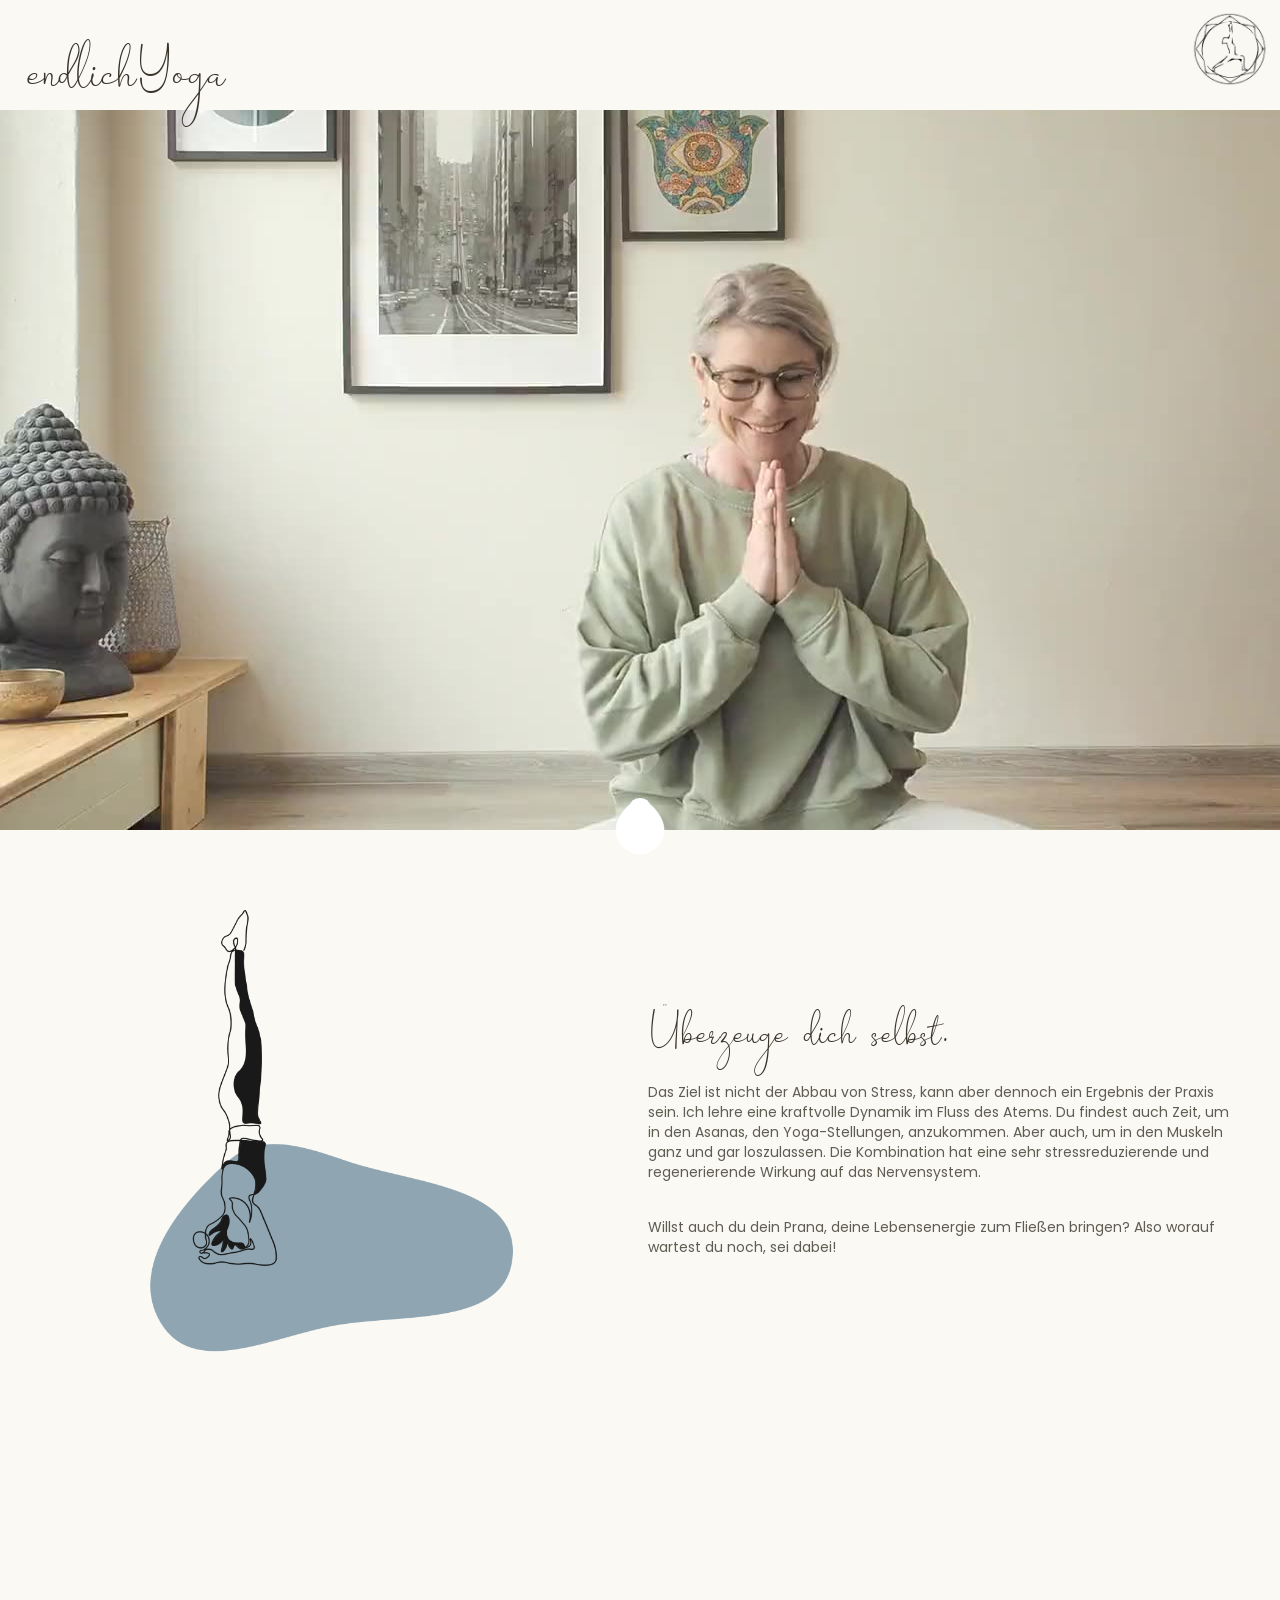
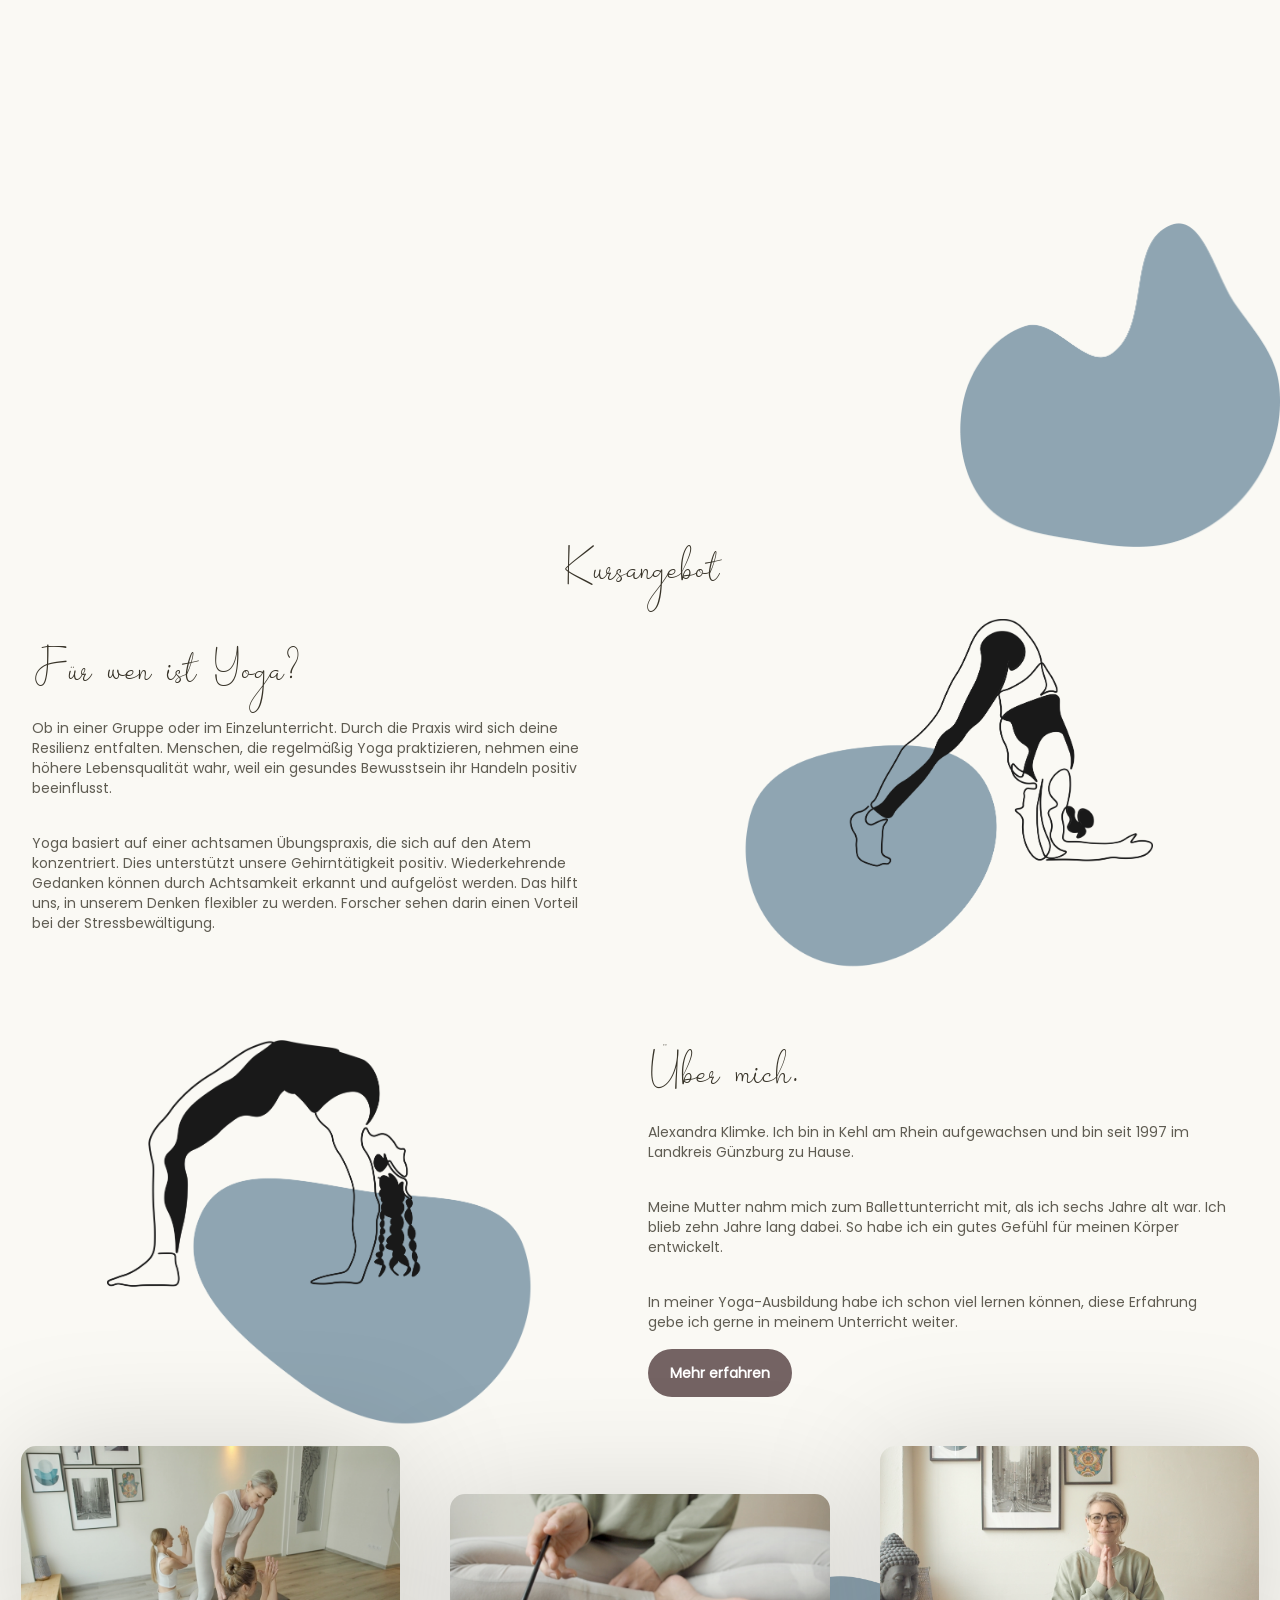
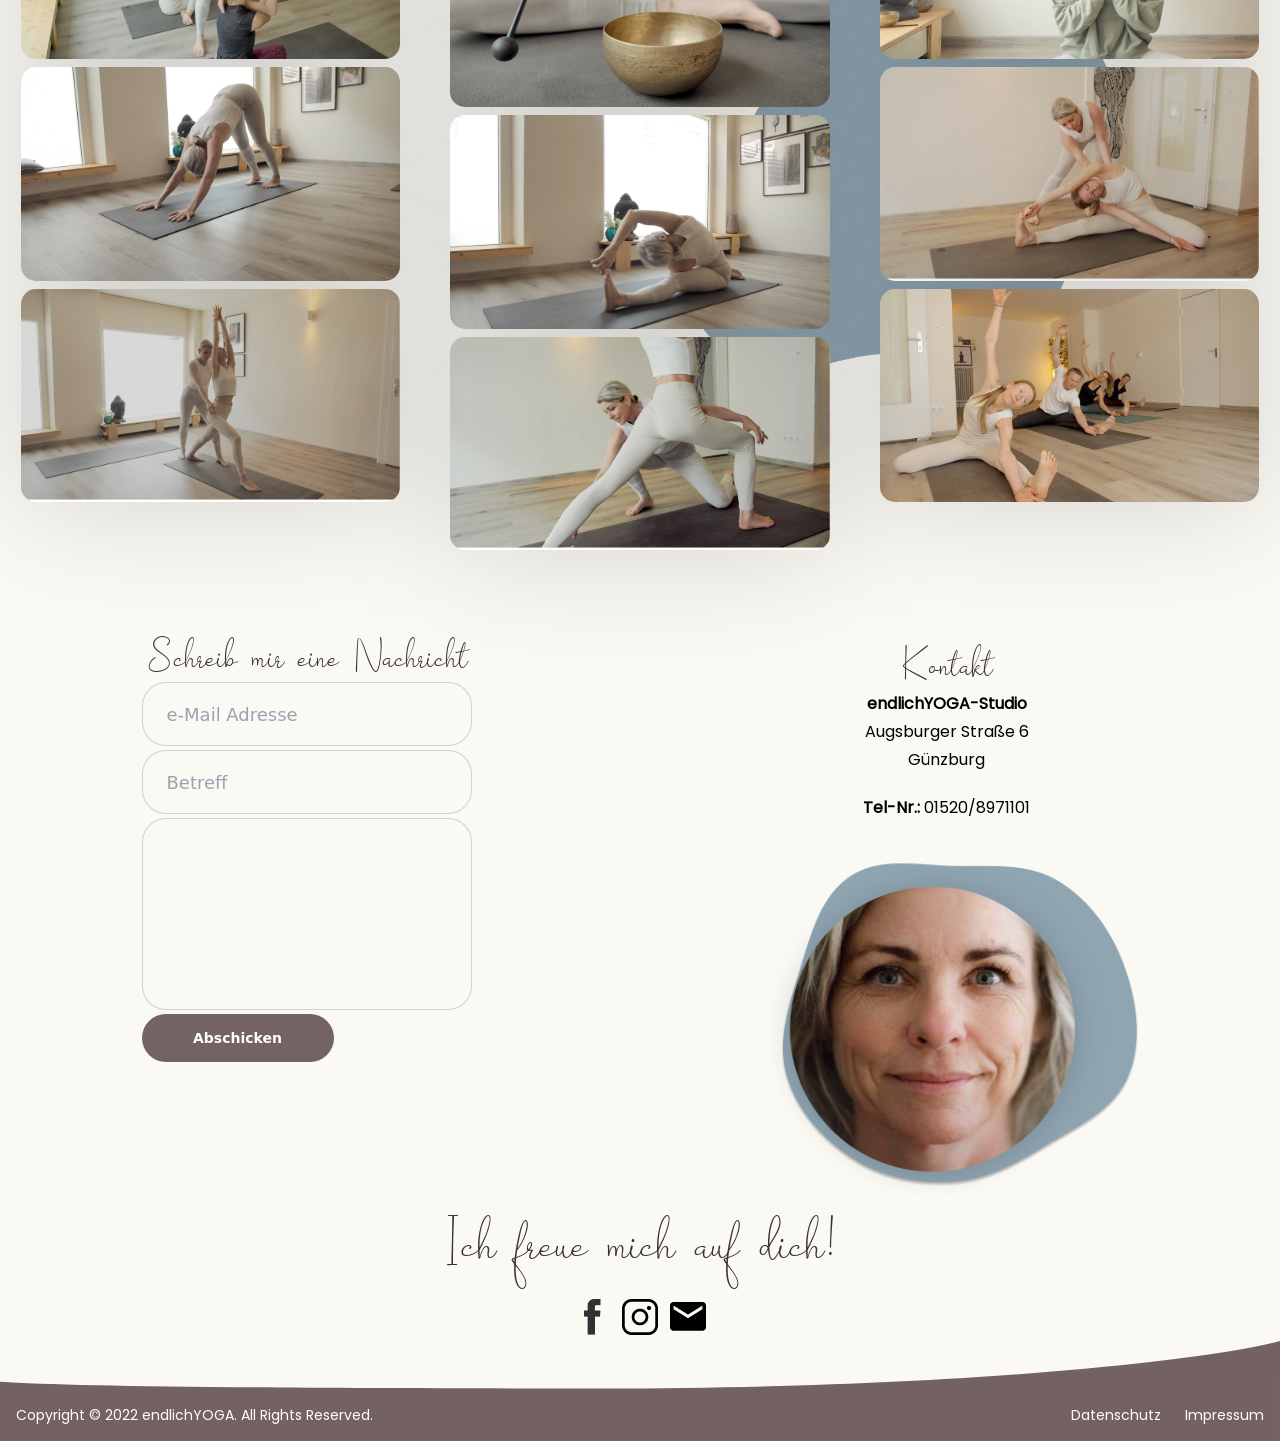
==== commit 9ac52ba1: "fix(#15): add poster and preload metadata to banner video" ====
--- a/index.html
+++ b/index.html
@@ -31,7 +31,7 @@
                 >
             </div>
 
-            <video autoplay muted loop playsinline>
+            <video autoplay muted loop playsinline poster="/img/banner_poster.jpg" preload="metadata">
                 <source src="/vid/banner.m4v" type="video/mp4" />
                 Your browser does not support the video tag.
             </video>
--- a/css/style.css
+++ b/css/style.css
@@ -1,2 +1,2 @@
-*,:before,:after{box-sizing:border-box;border-width:0;border-style:solid;border-color:#e5e7eb}:before,:after{--tw-content: ""}html{line-height:1.5;-webkit-text-size-adjust:100%;-moz-tab-size:4;-o-tab-size:4;tab-size:4;font-family:ui-sans-serif,system-ui,-apple-system,BlinkMacSystemFont,Segoe UI,Roboto,Helvetica Neue,Arial,Noto Sans,sans-serif,"Apple Color Emoji","Segoe UI Emoji",Segoe UI Symbol,"Noto Color Emoji"}body{margin:0;line-height:inherit}hr{height:0;color:inherit;border-top-width:1px}abbr:where([title]){-webkit-text-decoration:underline dotted;text-decoration:underline dotted}h1,h2,h3,h4,h5,h6{font-size:inherit;font-weight:inherit}a{color:inherit;text-decoration:inherit}b,strong{font-weight:bolder}code,kbd,samp,pre{font-family:ui-monospace,SFMono-Regular,Menlo,Monaco,Consolas,Liberation Mono,Courier New,monospace;font-size:1em}small{font-size:80%}sub,sup{font-size:75%;line-height:0;position:relative;vertical-align:baseline}sub{bottom:-.25em}sup{top:-.5em}table{text-indent:0;border-color:inherit;border-collapse:collapse}button,input,optgroup,select,textarea{font-family:inherit;font-size:100%;line-height:inherit;color:inherit;margin:0;padding:0}button,select{text-transform:none}button,[type=button],[type=reset],[type=submit]{-webkit-appearance:button;background-color:transparent;background-image:none}:-moz-focusring{outline:auto}:-moz-ui-invalid{box-shadow:none}progress{vertical-align:baseline}::-webkit-inner-spin-button,::-webkit-outer-spin-button{height:auto}[type=search]{-webkit-appearance:textfield;outline-offset:-2px}::-webkit-search-decoration{-webkit-appearance:none}::-webkit-file-upload-button{-webkit-appearance:button;font:inherit}summary{display:list-item}blockquote,dl,dd,h1,h2,h3,h4,h5,h6,hr,figure,p,pre{margin:0}fieldset{margin:0;padding:0}legend{padding:0}ol,ul,menu{list-style:none;margin:0;padding:0}textarea{resize:vertical}input::-moz-placeholder,textarea::-moz-placeholder{opacity:1;color:#9ca3af}input:-ms-input-placeholder,textarea:-ms-input-placeholder{opacity:1;color:#9ca3af}input::placeholder,textarea::placeholder{opacity:1;color:#9ca3af}button,[role=button]{cursor:pointer}:disabled{cursor:default}img,svg,video,canvas,audio,iframe,embed,object{display:block;vertical-align:middle}img,video{max-width:100%;height:auto}[hidden]{display:none}:root,[data-theme]{background-color:hsla(var(--b1) / var(--tw-bg-opacity, 1));color:hsla(var(--bc) / var(--tw-text-opacity, 1))}html{-webkit-tap-highlight-color:transparent}:root{--p: 0 0% 10%;--pf: 0 0% 8%;--sf: 70 16% 51%;--af: 175 70% 33%;--nf: 95 17% 17%;--b2: 43 41% 87%;--b3: 43 41% 78%;--bc: 43 16% 19%;--pc: 0 0% 82%;--sc: 70 98% 13%;--ac: 175 100% 8%;--nc: 95 52% 84%;--inc: 3 66% 88%;--suc: 158 100% 10%;--wac: 43 100% 11%;--erc: 0 100% 14%;--rounded-box: 1rem;--rounded-btn: .5rem;--rounded-badge: 1.9rem;--animation-btn: .25s;--animation-input: .2s;--btn-text-case: uppercase;--btn-focus-scale: .95;--border-btn: 1px;--tab-border: 1px;--tab-radius: .5rem;--s: 70 16% 64%;--a: 175 70% 41%;--n: 95 17% 21%;--b1: 43 41% 97%;--in: 3 8% 42%;--su: 158 64% 52%;--wa: 43 96% 56%;--er: 0 91% 71%}*,:before,:after{--tw-translate-x: 0;--tw-translate-y: 0;--tw-rotate: 0;--tw-skew-x: 0;--tw-skew-y: 0;--tw-scale-x: 1;--tw-scale-y: 1;--tw-pan-x: ;--tw-pan-y: ;--tw-pinch-zoom: ;--tw-scroll-snap-strictness: proximity;--tw-ordinal: ;--tw-slashed-zero: ;--tw-numeric-figure: ;--tw-numeric-spacing: ;--tw-numeric-fraction: ;--tw-ring-inset: ;--tw-ring-offset-width: 0px;--tw-ring-offset-color: #fff;--tw-ring-color: rgb(59 130 246 / .5);--tw-ring-offset-shadow: 0 0 #0000;--tw-ring-shadow: 0 0 #0000;--tw-shadow: 0 0 #0000;--tw-shadow-colored: 0 0 #0000;--tw-blur: ;--tw-brightness: ;--tw-contrast: ;--tw-grayscale: ;--tw-hue-rotate: ;--tw-invert: ;--tw-saturate: ;--tw-sepia: ;--tw-drop-shadow: ;--tw-backdrop-blur: ;--tw-backdrop-brightness: ;--tw-backdrop-contrast: ;--tw-backdrop-grayscale: ;--tw-backdrop-hue-rotate: ;--tw-backdrop-invert: ;--tw-backdrop-opacity: ;--tw-backdrop-saturate: ;--tw-backdrop-sepia: }.prose{color:var(--tw-prose-body);max-width:65ch}.prose :where([class~="lead"]):not(:where([class~="not-prose"] *)){color:var(--tw-prose-lead);font-size:1.25em;line-height:1.6;margin-top:1.2em;margin-bottom:1.2em}.prose :where(a):not(:where([class~="not-prose"] *)){color:var(--tw-prose-links);text-decoration:underline;font-weight:500}.prose :where(strong):not(:where([class~="not-prose"] *)){color:var(--tw-prose-bold);font-weight:600}.prose :where(ol):not(:where([class~="not-prose"] *)){list-style-type:decimal;padding-left:1.625em}.prose :where(ol[type="A"]):not(:where([class~="not-prose"] *)){list-style-type:upper-alpha}.prose :where(ol[type="a"]):not(:where([class~="not-prose"] *)){list-style-type:lower-alpha}.prose :where(ol[type="A" s]):not(:where([class~="not-prose"] *)){list-style-type:upper-alpha}.prose :where(ol[type="a" s]):not(:where([class~="not-prose"] *)){list-style-type:lower-alpha}.prose :where(ol[type="I"]):not(:where([class~="not-prose"] *)){list-style-type:upper-roman}.prose :where(ol[type="i"]):not(:where([class~="not-prose"] *)){list-style-type:lower-roman}.prose :where(ol[type="I" s]):not(:where([class~="not-prose"] *)){list-style-type:upper-roman}.prose :where(ol[type="i" s]):not(:where([class~="not-prose"] *)){list-style-type:lower-roman}.prose :where(ol[type="1"]):not(:where([class~="not-prose"] *)){list-style-type:decimal}.prose :where(ul):not(:where([class~="not-prose"] *)){list-style-type:disc;padding-left:1.625em}.prose :where(ol > li):not(:where([class~="not-prose"] *))::marker{font-weight:400;color:var(--tw-prose-counters)}.prose :where(ul > li):not(:where([class~="not-prose"] *))::marker{color:var(--tw-prose-bullets)}.prose :where(hr):not(:where([class~="not-prose"] *)){border-color:var(--tw-prose-hr);border-top-width:1px;margin-top:3em;margin-bottom:3em}.prose :where(blockquote):not(:where([class~="not-prose"] *)){font-weight:500;font-style:italic;color:var(--tw-prose-quotes);border-left-width:.25rem;border-left-color:var(--tw-prose-quote-borders);quotes:"\201c""\201d""\2018""\2019";margin-top:1.6em;margin-bottom:1.6em;padding-left:1em}.prose :where(blockquote p:first-of-type):not(:where([class~="not-prose"] *)):before{content:open-quote}.prose :where(blockquote p:last-of-type):not(:where([class~="not-prose"] *)):after{content:close-quote}.prose :where(h1):not(:where([class~="not-prose"] *)){color:var(--tw-prose-headings);font-weight:800;font-size:2.25em;margin-top:0;margin-bottom:.8888889em;line-height:1.1111111}.prose :where(h1 strong):not(:where([class~="not-prose"] *)){font-weight:900}.prose :where(h2):not(:where([class~="not-prose"] *)){color:var(--tw-prose-headings);font-weight:700;font-size:1.5em;margin-top:2em;margin-bottom:1em;line-height:1.3333333}.prose :where(h2 strong):not(:where([class~="not-prose"] *)){font-weight:800}.prose :where(h3):not(:where([class~="not-prose"] *)){color:var(--tw-prose-headings);font-weight:600;font-size:1.25em;margin-top:1.6em;margin-bottom:.6em;line-height:1.6}.prose :where(h3 strong):not(:where([class~="not-prose"] *)){font-weight:700}.prose :where(h4):not(:where([class~="not-prose"] *)){color:var(--tw-prose-headings);font-weight:600;margin-top:1.5em;margin-bottom:.5em;line-height:1.5}.prose :where(h4 strong):not(:where([class~="not-prose"] *)){font-weight:700}.prose :where(figure > *):not(:where([class~="not-prose"] *)){margin-top:0;margin-bottom:0}.prose :where(figcaption):not(:where([class~="not-prose"] *)){color:var(--tw-prose-captions);font-size:.875em;line-height:1.4285714;margin-top:.8571429em}.prose :where(code):not(:where([class~="not-prose"] *)){color:var(--tw-prose-code);font-weight:600;font-size:.875em}.prose :where(code):not(:where([class~="not-prose"] *)):before{content:"`"}.prose :where(code):not(:where([class~="not-prose"] *)):after{content:"`"}.prose :where(a code):not(:where([class~="not-prose"] *)){color:var(--tw-prose-links)}.prose :where(pre):not(:where([class~="not-prose"] *)){color:var(--tw-prose-pre-code);background-color:var(--tw-prose-pre-bg);overflow-x:auto;font-weight:400;font-size:.875em;line-height:1.7142857;margin-top:1.7142857em;margin-bottom:1.7142857em;border-radius:.375rem;padding:.8571429em 1.1428571em}.prose :where(pre code):not(:where([class~="not-prose"] *)){background-color:transparent;border-width:0;border-radius:0;padding:0;font-weight:inherit;color:inherit;font-size:inherit;font-family:inherit;line-height:inherit}.prose :where(pre code):not(:where([class~="not-prose"] *)):before{content:none}.prose :where(pre code):not(:where([class~="not-prose"] *)):after{content:none}.prose :where(table):not(:where([class~="not-prose"] *)){width:100%;table-layout:auto;text-align:left;margin-top:2em;margin-bottom:2em;font-size:.875em;line-height:1.7142857}.prose :where(thead):not(:where([class~="not-prose"] *)){border-bottom-width:1px;border-bottom-color:var(--tw-prose-th-borders)}.prose :where(thead th):not(:where([class~="not-prose"] *)){color:var(--tw-prose-headings);font-weight:600;vertical-align:bottom;padding-right:.5714286em;padding-bottom:.5714286em;padding-left:.5714286em}.prose :where(tbody tr):not(:where([class~="not-prose"] *)){border-bottom-width:1px;border-bottom-color:var(--tw-prose-td-borders)}.prose :where(tbody tr:last-child):not(:where([class~="not-prose"] *)){border-bottom-width:0}.prose :where(tbody td):not(:where([class~="not-prose"] *)){vertical-align:baseline;padding:.5714286em}.prose{--tw-prose-body: #374151;--tw-prose-headings: #111827;--tw-prose-lead: #4b5563;--tw-prose-links: #111827;--tw-prose-bold: #111827;--tw-prose-counters: #6b7280;--tw-prose-bullets: #d1d5db;--tw-prose-hr: #e5e7eb;--tw-prose-quotes: #111827;--tw-prose-quote-borders: #e5e7eb;--tw-prose-captions: #6b7280;--tw-prose-code: #111827;--tw-prose-pre-code: #e5e7eb;--tw-prose-pre-bg: #1f2937;--tw-prose-th-borders: #d1d5db;--tw-prose-td-borders: #e5e7eb;--tw-prose-invert-body: #d1d5db;--tw-prose-invert-headings: #fff;--tw-prose-invert-lead: #9ca3af;--tw-prose-invert-links: #fff;--tw-prose-invert-bold: #fff;--tw-prose-invert-counters: #9ca3af;--tw-prose-invert-bullets: #4b5563;--tw-prose-invert-hr: #374151;--tw-prose-invert-quotes: #f3f4f6;--tw-prose-invert-quote-borders: #374151;--tw-prose-invert-captions: #9ca3af;--tw-prose-invert-code: #fff;--tw-prose-invert-pre-code: #d1d5db;--tw-prose-invert-pre-bg: rgb(0 0 0 / 50%);--tw-prose-invert-th-borders: #4b5563;--tw-prose-invert-td-borders: #374151;font-size:1rem;line-height:1.75}.prose :where(p):not(:where([class~="not-prose"] *)){margin-top:1.25em;margin-bottom:1.25em}.prose :where(img):not(:where([class~="not-prose"] *)){margin-top:2em;margin-bottom:2em}.prose :where(video):not(:where([class~="not-prose"] *)){margin-top:2em;margin-bottom:2em}.prose :where(figure):not(:where([class~="not-prose"] *)){margin-top:2em;margin-bottom:2em}.prose :where(h2 code):not(:where([class~="not-prose"] *)){font-size:.875em}.prose :where(h3 code):not(:where([class~="not-prose"] *)){font-size:.9em}.prose :where(li):not(:where([class~="not-prose"] *)){margin-top:.5em;margin-bottom:.5em}.prose :where(ol > li):not(:where([class~="not-prose"] *)){padding-left:.375em}.prose :where(ul > li):not(:where([class~="not-prose"] *)){padding-left:.375em}.prose>:where(ul > li p):not(:where([class~="not-prose"] *)){margin-top:.75em;margin-bottom:.75em}.prose>:where(ul > li > *:first-child):not(:where([class~="not-prose"] *)){margin-top:1.25em}.prose>:where(ul > li > *:last-child):not(:where([class~="not-prose"] *)){margin-bottom:1.25em}.prose>:where(ol > li > *:first-child):not(:where([class~="not-prose"] *)){margin-top:1.25em}.prose>:where(ol > li > *:last-child):not(:where([class~="not-prose"] *)){margin-bottom:1.25em}.prose :where(ul ul,ul ol,ol ul,ol ol):not(:where([class~="not-prose"] *)){margin-top:.75em;margin-bottom:.75em}.prose :where(hr + *):not(:where([class~="not-prose"] *)){margin-top:0}.prose :where(h2 + *):not(:where([class~="not-prose"] *)){margin-top:0}.prose :where(h3 + *):not(:where([class~="not-prose"] *)){margin-top:0}.prose :where(h4 + *):not(:where([class~="not-prose"] *)){margin-top:0}.prose :where(thead th:first-child):not(:where([class~="not-prose"] *)){padding-left:0}.prose :where(thead th:last-child):not(:where([class~="not-prose"] *)){padding-right:0}.prose :where(tbody td:first-child):not(:where([class~="not-prose"] *)){padding-left:0}.prose :where(tbody td:last-child):not(:where([class~="not-prose"] *)){padding-right:0}.prose>:where(:first-child):not(:where([class~="not-prose"] *)){margin-top:0}.prose>:where(:last-child):not(:where([class~="not-prose"] *)){margin-bottom:0}.prose-sm{font-size:.875rem;line-height:1.7142857}.prose-sm :where(p):not(:where([class~="not-prose"] *)){margin-top:1.1428571em;margin-bottom:1.1428571em}.prose-sm :where([class~="lead"]):not(:where([class~="not-prose"] *)){font-size:1.2857143em;line-height:1.5555556;margin-top:.8888889em;margin-bottom:.8888889em}.prose-sm :where(blockquote):not(:where([class~="not-prose"] *)){margin-top:1.3333333em;margin-bottom:1.3333333em;padding-left:1.1111111em}.prose-sm :where(h1):not(:where([class~="not-prose"] *)){font-size:2.1428571em;margin-top:0;margin-bottom:.8em;line-height:1.2}.prose-sm :where(h2):not(:where([class~="not-prose"] *)){font-size:1.4285714em;margin-top:1.6em;margin-bottom:.8em;line-height:1.4}.prose-sm :where(h3):not(:where([class~="not-prose"] *)){font-size:1.2857143em;margin-top:1.5555556em;margin-bottom:.4444444em;line-height:1.5555556}.prose-sm :where(h4):not(:where([class~="not-prose"] *)){margin-top:1.4285714em;margin-bottom:.5714286em;line-height:1.4285714}.prose-sm :where(img):not(:where([class~="not-prose"] *)){margin-top:1.7142857em;margin-bottom:1.7142857em}.prose-sm :where(video):not(:where([class~="not-prose"] *)){margin-top:1.7142857em;margin-bottom:1.7142857em}.prose-sm :where(figure):not(:where([class~="not-prose"] *)){margin-top:1.7142857em;margin-bottom:1.7142857em}.prose-sm :where(figure > *):not(:where([class~="not-prose"] *)){margin-top:0;margin-bottom:0}.prose-sm :where(figcaption):not(:where([class~="not-prose"] *)){font-size:.8571429em;line-height:1.3333333;margin-top:.6666667em}.prose-sm :where(code):not(:where([class~="not-prose"] *)){font-size:.8571429em}.prose-sm :where(h2 code):not(:where([class~="not-prose"] *)){font-size:.9em}.prose-sm :where(h3 code):not(:where([class~="not-prose"] *)){font-size:.8888889em}.prose-sm :where(pre):not(:where([class~="not-prose"] *)){font-size:.8571429em;line-height:1.6666667;margin-top:1.6666667em;margin-bottom:1.6666667em;border-radius:.25rem;padding:.6666667em 1em}.prose-sm :where(ol):not(:where([class~="not-prose"] *)){padding-left:1.5714286em}.prose-sm :where(ul):not(:where([class~="not-prose"] *)){padding-left:1.5714286em}.prose-sm :where(li):not(:where([class~="not-prose"] *)){margin-top:.2857143em;margin-bottom:.2857143em}.prose-sm :where(ol > li):not(:where([class~="not-prose"] *)){padding-left:.4285714em}.prose-sm :where(ul > li):not(:where([class~="not-prose"] *)){padding-left:.4285714em}.prose-sm>:where(ul > li p):not(:where([class~="not-prose"] *)){margin-top:.5714286em;margin-bottom:.5714286em}.prose-sm>:where(ul > li > *:first-child):not(:where([class~="not-prose"] *)){margin-top:1.1428571em}.prose-sm>:where(ul > li > *:last-child):not(:where([class~="not-prose"] *)){margin-bottom:1.1428571em}.prose-sm>:where(ol > li > *:first-child):not(:where([class~="not-prose"] *)){margin-top:1.1428571em}.prose-sm>:where(ol > li > *:last-child):not(:where([class~="not-prose"] *)){margin-bottom:1.1428571em}.prose-sm :where(ul ul,ul ol,ol ul,ol ol):not(:where([class~="not-prose"] *)){margin-top:.5714286em;margin-bottom:.5714286em}.prose-sm :where(hr):not(:where([class~="not-prose"] *)){margin-top:2.8571429em;margin-bottom:2.8571429em}.prose-sm :where(hr + *):not(:where([class~="not-prose"] *)){margin-top:0}.prose-sm :where(h2 + *):not(:where([class~="not-prose"] *)){margin-top:0}.prose-sm :where(h3 + *):not(:where([class~="not-prose"] *)){margin-top:0}.prose-sm :where(h4 + *):not(:where([class~="not-prose"] *)){margin-top:0}.prose-sm :where(table):not(:where([class~="not-prose"] *)){font-size:.8571429em;line-height:1.5}.prose-sm :where(thead th):not(:where([class~="not-prose"] *)){padding-right:1em;padding-bottom:.6666667em;padding-left:1em}.prose-sm :where(thead th:first-child):not(:where([class~="not-prose"] *)){padding-left:0}.prose-sm :where(thead th:last-child):not(:where([class~="not-prose"] *)){padding-right:0}.prose-sm :where(tbody td):not(:where([class~="not-prose"] *)){padding:.6666667em 1em}.prose-sm :where(tbody td:first-child):not(:where([class~="not-prose"] *)){padding-left:0}.prose-sm :where(tbody td:last-child):not(:where([class~="not-prose"] *)){padding-right:0}.prose-sm>:where(:first-child):not(:where([class~="not-prose"] *)){margin-top:0}.prose-sm>:where(:last-child):not(:where([class~="not-prose"] *)){margin-bottom:0}.avatar.placeholder>div{display:flex;align-items:center;justify-content:center}.btn{display:inline-flex;flex-shrink:0;cursor:pointer;-webkit-user-select:none;-moz-user-select:none;-ms-user-select:none;user-select:none;flex-wrap:wrap;align-items:center;justify-content:center;border-color:transparent;border-color:hsl(var(--n) / var(--tw-border-opacity));text-align:center;transition-property:color,background-color,border-color,fill,stroke,opacity,box-shadow,transform,filter,-webkit-text-decoration-color,-webkit-backdrop-filter;transition-property:color,background-color,border-color,text-decoration-color,fill,stroke,opacity,box-shadow,transform,filter,backdrop-filter;transition-property:color,background-color,border-color,text-decoration-color,fill,stroke,opacity,box-shadow,transform,filter,backdrop-filter,-webkit-text-decoration-color,-webkit-backdrop-filter;transition-duration:.2s;transition-timing-function:cubic-bezier(.4,0,.2,1);border-radius:var(--rounded-btn, .5rem);height:3rem;padding-left:1rem;padding-right:1rem;font-size:.875rem;line-height:1.25rem;line-height:1em;min-height:3rem;font-weight:600;text-transform:uppercase;text-transform:var(--btn-text-case, uppercase);border-width:var(--border-btn, 1px);-webkit-animation:button-pop var(--animation-btn, .25s) ease-out;animation:button-pop var(--animation-btn, .25s) ease-out;--tw-border-opacity: 1;--tw-bg-opacity: 1;background-color:hsl(var(--n) / var(--tw-bg-opacity));--tw-text-opacity: 1;color:hsl(var(--nc) / var(--tw-text-opacity))}.btn-disabled,.btn[disabled]{pointer-events:none;--tw-border-opacity: 0;background-color:hsl(var(--n) / var(--tw-bg-opacity));--tw-bg-opacity: .2;color:hsl(var(--bc) / var(--tw-text-opacity));--tw-text-opacity: .2}.btn.loading,.btn.loading:hover{pointer-events:none}.btn.loading:before{margin-right:.5rem;height:1rem;width:1rem;border-radius:9999px;border-width:2px;-webkit-animation:spin 2s linear infinite;animation:spin 2s linear infinite;content:"";border-top-color:transparent;border-left-color:transparent;border-bottom-color:currentColor;border-right-color:currentColor}@media (prefers-reduced-motion: reduce){.btn.loading:before{-webkit-animation:spin 10s linear infinite;animation:spin 10s linear infinite}}@-webkit-keyframes spin{0%{transform:rotate(0)}to{transform:rotate(360deg)}}@keyframes spin{0%{transform:rotate(0)}to{transform:rotate(360deg)}}.btn-group>input[type=radio].btn{-webkit-appearance:none;-moz-appearance:none;appearance:none}.btn-group>input[type=radio].btn:before{content:attr(data-title)}.card{position:relative;display:flex;flex-direction:column;overflow:hidden;border-radius:var(--rounded-box, 1rem)}.card:focus{outline:2px solid transparent;outline-offset:2px}.card-body{display:flex;flex:1 1 auto;flex-direction:column;padding:var(--padding-card, 2rem);gap:.5rem}.card-body :where(p){flex-grow:1}.card-actions{display:flex;flex-wrap:wrap;align-items:flex-start;gap:.5rem}.card figure{display:flex;align-items:center;justify-content:center}.card.image-full{display:grid}.card.image-full:before{position:relative;content:"";z-index:10;--tw-bg-opacity: 1;background-color:hsl(var(--n) / var(--tw-bg-opacity));opacity:.75;border-radius:var(--rounded-box, 1rem)}.card.image-full:before,.card.image-full>*{grid-column-start:1;grid-row-start:1}.card.image-full>figure img{height:100%;-o-object-fit:cover;object-fit:cover}.card.image-full>.card-body{position:relative;z-index:20;--tw-text-opacity: 1;color:hsl(var(--nc) / var(--tw-text-opacity))}.carousel{display:flex;overflow-x:scroll;-ms-scroll-snap-type:x mandatory;scroll-snap-type:x mandatory;scroll-behavior:smooth;-ms-overflow-style:none;scrollbar-width:none}.carousel-item{box-sizing:content-box;display:flex;flex:none;scroll-snap-align:start}.carousel-center .carousel-item{scroll-snap-align:center}.carousel-end .carousel-item{scroll-snap-align:end}.checkbox{flex-shrink:0;--chkbg: var(--bc);--chkfg: var(--b1);height:1.5rem;width:1.5rem;cursor:pointer;-webkit-appearance:none;-moz-appearance:none;appearance:none;border-width:1px;border-color:hsl(var(--bc) / var(--tw-border-opacity));--tw-border-opacity: .2;border-radius:var(--rounded-btn, .5rem)}.collapse{position:relative;display:grid;overflow:hidden}.collapse-title,.collapse>input[type=checkbox],.collapse-content{grid-column-start:1;grid-row-start:1}.collapse>input[type=checkbox]{-webkit-appearance:none;-moz-appearance:none;appearance:none;opacity:0}.collapse-content{grid-row-start:2;overflow:hidden;max-height:0px;padding-left:1rem;padding-right:1rem;cursor:unset;transition:padding .2s ease-in-out,background-color .2s ease-in-out}.collapse-open .collapse-content,.collapse:focus:not(.collapse-close) .collapse-content,.collapse:not(.collapse-close) input[type=checkbox]:checked~.collapse-content{max-height:9000px}.dropdown{position:relative;display:inline-block}.dropdown>*:focus{outline:2px solid transparent;outline-offset:2px}.dropdown .dropdown-content{visibility:hidden;position:absolute;z-index:50;opacity:0;transform-origin:top;--tw-scale-x: .95;--tw-scale-y: .95;transform:translate(var(--tw-translate-x),var(--tw-translate-y)) rotate(var(--tw-rotate)) skew(var(--tw-skew-x)) skewY(var(--tw-skew-y)) scaleX(var(--tw-scale-x)) scaleY(var(--tw-scale-y));transition-property:color,background-color,border-color,fill,stroke,opacity,box-shadow,transform,filter,-webkit-text-decoration-color,-webkit-backdrop-filter;transition-property:color,background-color,border-color,text-decoration-color,fill,stroke,opacity,box-shadow,transform,filter,backdrop-filter;transition-property:color,background-color,border-color,text-decoration-color,fill,stroke,opacity,box-shadow,transform,filter,backdrop-filter,-webkit-text-decoration-color,-webkit-backdrop-filter;transition-duration:.2s;transition-timing-function:cubic-bezier(.4,0,.2,1)}.dropdown-end .dropdown-content{right:0px}.dropdown-left .dropdown-content{top:0px;right:100%;bottom:auto;transform-origin:right}.dropdown-right .dropdown-content{left:100%;top:0px;bottom:auto;transform-origin:left}.dropdown-top .dropdown-content{bottom:100%;top:auto;transform-origin:bottom}.dropdown-end.dropdown-right .dropdown-content,.dropdown-end.dropdown-left .dropdown-content{bottom:0px;top:auto}.dropdown.dropdown-open .dropdown-content,.dropdown.dropdown-hover:hover .dropdown-content,.dropdown:not(.dropdown-hover):focus .dropdown-content,.dropdown:not(.dropdown-hover):focus-within .dropdown-content{visibility:visible;opacity:1}.footer{display:grid;width:100%;grid-auto-flow:row;place-items:start;row-gap:2.5rem;-moz-column-gap:1rem;column-gap:1rem;font-size:.875rem;line-height:1.25rem}.footer>*{display:grid;place-items:start;gap:.5rem}@media (min-width: 48rem){.footer{grid-auto-flow:column}.footer-center{grid-auto-flow:row dense}}.form-control{display:flex;flex-direction:column}.label{display:flex;-webkit-user-select:none;-moz-user-select:none;-ms-user-select:none;user-select:none;align-items:center;justify-content:space-between;padding:.5rem .25rem}.input{flex-shrink:1;transition-property:color,background-color,border-color,fill,stroke,opacity,box-shadow,transform,filter,-webkit-text-decoration-color,-webkit-backdrop-filter;transition-property:color,background-color,border-color,text-decoration-color,fill,stroke,opacity,box-shadow,transform,filter,backdrop-filter;transition-property:color,background-color,border-color,text-decoration-color,fill,stroke,opacity,box-shadow,transform,filter,backdrop-filter,-webkit-text-decoration-color,-webkit-backdrop-filter;transition-duration:.2s;transition-timing-function:cubic-bezier(.4,0,.2,1);height:3rem;padding-left:1rem;padding-right:1rem;font-size:.875rem;line-height:1.25rem;line-height:2;border-width:1px;border-color:hsl(var(--bc) / var(--tw-border-opacity));--tw-border-opacity: 0;--tw-bg-opacity: 1;background-color:hsl(var(--b1) / var(--tw-bg-opacity));border-radius:var(--rounded-btn, .5rem)}.input-group>*,.input-group>.input{border-radius:0}.link{cursor:pointer;-webkit-text-decoration-line:underline;text-decoration-line:underline}.menu{display:flex;flex-direction:column}.menu.horizontal{display:inline-flex;flex-direction:row}.menu.horizontal :where(li){flex-direction:row}.menu :where(li){position:relative;display:flex;flex-direction:column;flex-wrap:wrap;align-items:stretch}.menu :where(li:not(.menu-title))>:where(*:not(ul)){display:flex}.menu :where(li:not(.disabled):not(.menu-title))>:where(*:not(ul)){cursor:pointer;-webkit-user-select:none;-moz-user-select:none;-ms-user-select:none;user-select:none;align-items:center;outline:2px solid transparent;outline-offset:2px}.menu>:where(li > *:not(ul):focus){outline:2px solid transparent;outline-offset:2px}.menu>:where(li.disabled > *:not(ul):focus){cursor:auto}.menu>:where(li) :where(ul){display:flex;flex-direction:column;align-items:stretch}.menu>:where(li)>:where(ul){position:absolute;display:none;top:initial;left:100%;border-top-left-radius:inherit;border-top-right-radius:inherit;border-bottom-right-radius:inherit;border-bottom-left-radius:inherit}.menu>:where(li:hover)>:where(ul){display:flex}.menu>:where(li:focus)>:where(ul){display:flex}.navbar{display:flex;align-items:center;padding:var(--navbar-padding, .5rem);min-height:4rem;width:100%}:where(.navbar > *){display:inline-flex;align-items:center}.textarea{flex-shrink:1;transition-property:color,background-color,border-color,fill,stroke,opacity,box-shadow,transform,filter,-webkit-text-decoration-color,-webkit-backdrop-filter;transition-property:color,background-color,border-color,text-decoration-color,fill,stroke,opacity,box-shadow,transform,filter,backdrop-filter;transition-property:color,background-color,border-color,text-decoration-color,fill,stroke,opacity,box-shadow,transform,filter,backdrop-filter,-webkit-text-decoration-color,-webkit-backdrop-filter;transition-duration:.2s;transition-timing-function:cubic-bezier(.4,0,.2,1);padding:.5rem 1rem;font-size:.875rem;line-height:1.25rem;line-height:2;min-height:3rem;border-width:1px;border-color:hsl(var(--bc) / var(--tw-border-opacity));--tw-border-opacity: 0;--tw-bg-opacity: 1;background-color:hsl(var(--b1) / var(--tw-bg-opacity));border-radius:var(--rounded-btn, .5rem)}.btn-outline.btn-info .badge-outline{--tw-border-opacity: 1;border-color:hsl(var(--in) / var(--tw-border-opacity));background-color:transparent;--tw-text-opacity: 1;color:hsl(var(--in) / var(--tw-text-opacity))}.btn:active:hover,.btn:active:focus{-webkit-animation:none;animation:none;transform:scale(var(--btn-focus-scale, .95))}.btn:hover,.btn-active{--tw-border-opacity: 1;border-color:hsl(var(--nf, var(--n)) / var(--tw-border-opacity));--tw-bg-opacity: 1;background-color:hsl(var(--nf, var(--n)) / var(--tw-bg-opacity))}.btn:focus-visible{outline:2px solid hsl(var(--nf));outline-offset:2px}.btn-info{--tw-border-opacity: 1;border-color:hsl(var(--in) / var(--tw-border-opacity));--tw-bg-opacity: 1;background-color:hsl(var(--in) / var(--tw-bg-opacity));--tw-text-opacity: 1;color:hsl(var(--inc, var(--nc)) / var(--tw-text-opacity))}.btn-info:hover,.btn-info.btn-active{--tw-border-opacity: 1;border-color:hsl(var(--in) / var(--tw-border-opacity));--tw-bg-opacity: 1;background-color:hsl(var(--in) / var(--tw-bg-opacity))}.btn-info:focus-visible{outline:2px solid hsl(var(--in))}.btn.glass:hover,.btn.glass.btn-active{--glass-opacity: 25%;--glass-border-opacity: 15%}.btn.glass:focus-visible{outline:2px solid 0 0 2px currentColor}.btn-outline.btn-info{--tw-text-opacity: 1;color:hsl(var(--in) / var(--tw-text-opacity))}.btn-outline.btn-info:hover{--tw-border-opacity: 1;border-color:hsl(var(--in) / var(--tw-border-opacity));--tw-bg-opacity: 1;background-color:hsl(var(--in) / var(--tw-bg-opacity));--tw-text-opacity: 1;color:hsl(var(--inc, var(--nc)) / var(--tw-text-opacity))}.btn.loading.btn-square:before,.btn.loading.btn-circle:before{margin-right:0}.btn.loading.btn-xl:before,.btn.loading.btn-lg:before{height:1.25rem;width:1.25rem}.btn.loading.btn-sm:before,.btn.loading.btn-xs:before{height:.75rem;width:.75rem}.btn-group>input[type=radio]:checked.btn,.btn-group>.btn-active{--tw-border-opacity: 1;border-color:hsl(var(--p) / var(--tw-border-opacity));--tw-bg-opacity: 1;background-color:hsl(var(--p) / var(--tw-bg-opacity));--tw-text-opacity: 1;color:hsl(var(--pc) / var(--tw-text-opacity))}.btn-group>input[type=radio]:checked.btn:focus-visible,.btn-group>.btn-active:focus-visible{outline:2px solid hsl(var(--p))}.btn-group>.btn:not(:first-of-type){margin-left:-1px;border-top-left-radius:0;border-bottom-left-radius:0}.btn-group>.btn:not(:last-of-type){border-top-right-radius:0;border-bottom-right-radius:0}@-webkit-keyframes button-pop{0%{transform:scale(var(--btn-focus-scale, .95))}40%{transform:scale(1.02)}to{transform:scale(1)}}@keyframes button-pop{0%{transform:scale(var(--btn-focus-scale, .95))}40%{transform:scale(1.02)}to{transform:scale(1)}}.card:focus-visible{outline:2px solid currentColor;outline-offset:2px}.card.bordered{border-width:1px;--tw-border-opacity: 1;border-color:hsl(var(--b2, var(--b1)) / var(--tw-border-opacity))}.card.compact .card-body{padding:1rem;font-size:.875rem;line-height:1.25rem}.card-title{display:flex;align-items:center;gap:.5rem;font-size:1.25rem;line-height:1.75rem;font-weight:600}.carousel::-webkit-scrollbar{display:none}.checkbox:focus-visible{outline:2px solid hsl(var(--bc));outline-offset:2px}.checkbox:checked,.checkbox[checked=true]{--tw-bg-opacity: 1;background-color:hsl(var(--bc) / var(--tw-bg-opacity));background-repeat:no-repeat;-webkit-animation:checkmark var(--animation-input, .2s) ease-in-out;animation:checkmark var(--animation-input, .2s) ease-in-out;background-image:linear-gradient(-45deg,transparent 65%,hsl(var(--chkbg)) 65.99%),linear-gradient(45deg,transparent 75%,hsl(var(--chkbg)) 75.99%),linear-gradient(-45deg,hsl(var(--chkbg)) 40%,transparent 40.99%),linear-gradient(45deg,hsl(var(--chkbg)) 30%,hsl(var(--chkfg)) 30.99%,hsl(var(--chkfg)) 40%,transparent 40.99%),linear-gradient(-45deg,hsl(var(--chkfg)) 50%,hsl(var(--chkbg)) 50.99%)}.checkbox:indeterminate{--tw-bg-opacity: 1;background-color:hsl(var(--bc) / var(--tw-bg-opacity));background-repeat:no-repeat;-webkit-animation:checkmark var(--animation-input, .2s) ease-in-out;animation:checkmark var(--animation-input, .2s) ease-in-out;background-image:linear-gradient(90deg,transparent 80%,hsl(var(--chkbg)) 80%),linear-gradient(-90deg,transparent 80%,hsl(var(--chkbg)) 80%),linear-gradient(0deg,hsl(var(--chkbg)) 43%,hsl(var(--chkfg)) 43%,hsl(var(--chkfg)) 57%,hsl(var(--chkbg)) 57%)}.checkbox:disabled{cursor:not-allowed;border-color:transparent;--tw-bg-opacity: 1;background-color:hsl(var(--bc) / var(--tw-bg-opacity));opacity:.2}@-webkit-keyframes checkmark{0%{background-position-y:5px}50%{background-position-y:-2px}to{background-position-y:0}}@keyframes checkmark{0%{background-position-y:5px}50%{background-position-y:-2px}to{background-position-y:0}}body[dir=rtl] .checkbox{--chkbg: var(--bc);--chkfg: var(--b1)}body[dir=rtl] .checkbox:checked,body[dir=rtl] .checkbox[checked=true]{background-image:linear-gradient(45deg,transparent 65%,hsl(var(--chkbg)) 65.99%),linear-gradient(-45deg,transparent 75%,hsl(var(--chkbg)) 75.99%),linear-gradient(45deg,hsl(var(--chkbg)) 40%,transparent 40.99%),linear-gradient(-45deg,hsl(var(--chkbg)) 30%,hsl(var(--chkfg)) 30.99%,hsl(var(--chkfg)) 40%,transparent 40.99%),linear-gradient(45deg,hsl(var(--chkfg)) 50%,hsl(var(--chkbg)) 50.99%)}.collapse:focus-visible{outline:2px solid hsl(var(--nf));outline-offset:2px}.collapse-arrow .collapse-title:after{position:absolute;display:block;height:.5rem;width:.5rem;transition-property:all;transition-duration:.15s;transition-duration:.2s;transition-timing-function:cubic-bezier(.4,0,.2,1);top:1.4rem;right:1.4rem;content:"";transform-origin:75% 75%;transform:rotate(45deg);box-shadow:2px 2px;pointer-events:none}.collapse-plus .collapse-title:after{position:absolute;display:block;height:.5rem;width:.5rem;transition-property:all;transition-duration:.3s;transition-timing-function:cubic-bezier(.4,0,.2,1);top:.9rem;right:1.4rem;content:"+";pointer-events:none}.collapse:not(.collapse-open):not(.collapse-close) input[type=checkbox],.collapse:not(.collapse-open):not(.collapse-close) .collapse-title{cursor:pointer}.collapse:focus:not(.collapse-open):not(.collapse-close) .collapse-title{cursor:unset}.collapse-title,.collapse>input[type=checkbox]{width:100%;padding:1rem 3rem 1rem 1rem;min-height:3.75rem;transition:background-color .2s ease-in-out}.collapse-open :where(.collapse-content),.collapse:focus:not(.collapse-close) :where(.collapse-content),.collapse:not(.collapse-close) :where(input[type="checkbox"]:checked ~ .collapse-content){padding-bottom:1rem;transition:padding .2s ease-in-out,background-color .2s ease-in-out}.collapse-open.collapse-arrow .collapse-title:after,.collapse-arrow:focus:not(.collapse-close) .collapse-title:after,.collapse-arrow:not(.collapse-close) input[type=checkbox]:checked~.collapse-title:after{transform:rotate(225deg)}.collapse-open.collapse-plus .collapse-title:after,.collapse-plus:focus:not(.collapse-close) .collapse-title:after,.collapse-plus:not(.collapse-close) input[type=checkbox]:checked~.collapse-title:after{content:"\2212"}.drawer-toggle:focus-visible~.drawer-content .drawer-button.btn-info{outline:2px solid hsl(var(--in))}.dropdown.dropdown-open .dropdown-content,.dropdown.dropdown-hover:hover .dropdown-content,.dropdown:focus .dropdown-content,.dropdown:focus-within .dropdown-content{--tw-scale-x: 1;--tw-scale-y: 1;transform:translate(var(--tw-translate-x),var(--tw-translate-y)) rotate(var(--tw-rotate)) skew(var(--tw-skew-x)) skewY(var(--tw-skew-y)) scaleX(var(--tw-scale-x)) scaleY(var(--tw-scale-y))}.label-text{font-size:.875rem;line-height:1.25rem;--tw-text-opacity: 1;color:hsl(var(--bc) / var(--tw-text-opacity))}.label a:hover{--tw-text-opacity: 1;color:hsl(var(--bc) / var(--tw-text-opacity))}.input-bordered{--tw-border-opacity: .2}.input:focus{outline:2px solid hsla(var(--bc) / .2);outline-offset:2px}.input-disabled,.input[disabled]{cursor:not-allowed;--tw-border-opacity: 1;border-color:hsl(var(--b2, var(--b1)) / var(--tw-border-opacity));--tw-bg-opacity: 1;background-color:hsl(var(--b2, var(--b1)) / var(--tw-bg-opacity));--tw-text-opacity: .2}.input-disabled::-moz-placeholder,.input[disabled]::-moz-placeholder{color:hsl(var(--bc) / var(--tw-placeholder-opacity));--tw-placeholder-opacity: .2}.input-disabled:-ms-input-placeholder,.input[disabled]:-ms-input-placeholder{color:hsl(var(--bc) / var(--tw-placeholder-opacity));--tw-placeholder-opacity: .2}.input-disabled::placeholder,.input[disabled]::placeholder{color:hsl(var(--bc) / var(--tw-placeholder-opacity));--tw-placeholder-opacity: .2}.link:focus{outline:2px solid transparent;outline-offset:2px}.link:focus-visible{outline:2px solid currentColor;outline-offset:2px}.menu.horizontal li.bordered>a,.menu.horizontal li.bordered>button,.menu.horizontal li.bordered>span{border-left-width:0px;border-bottom-width:4px;--tw-border-opacity: 1;border-color:hsl(var(--p) / var(--tw-border-opacity))}.menu[class*=" p-"] li>*,.menu[class^=p-] li>*{border-radius:var(--rounded-btn, .5rem)}.menu :where(li.bordered > *){border-left-width:4px;--tw-border-opacity: 1;border-color:hsl(var(--p) / var(--tw-border-opacity))}.menu :where(li)>:where(*:not(ul)){gap:.75rem;padding:.75rem 1rem;color:currentColor}.menu :where(li:not(.menu-title):not(:empty))>:where(*:not(ul):focus),.menu :where(li:not(.menu-title):not(:empty))>:where(*:not(ul):hover){background-color:hsl(var(--bc) / var(--tw-bg-opacity));--tw-bg-opacity: .1}.menu :where(li:not(.menu-title):not(:empty))>:where(:not(ul).active),.menu :where(li:not(.menu-title):not(:empty))>:where(*:not(ul):active){--tw-bg-opacity: 1;background-color:hsl(var(--p) / var(--tw-bg-opacity));--tw-text-opacity: 1;color:hsl(var(--pc) / var(--tw-text-opacity))}.menu :where(li:empty){margin:.5rem 1rem;height:1px;background-color:hsl(var(--bc) / var(--tw-bg-opacity));--tw-bg-opacity: .1}.menu li.disabled>*{-webkit-user-select:none;-moz-user-select:none;-ms-user-select:none;user-select:none;color:hsl(var(--bc) / var(--tw-text-opacity));--tw-text-opacity: .2}.menu li.disabled>*:hover{background-color:transparent}.menu li.hover-bordered a{border-left-width:4px;border-color:transparent}.menu li.hover-bordered a:hover{--tw-border-opacity: 1;border-color:hsl(var(--p) / var(--tw-border-opacity))}.menu.compact li>a,.menu.compact li>span{padding-top:.5rem;padding-bottom:.5rem;font-size:.875rem;line-height:1.25rem}.menu .menu-title>*{padding-top:.25rem;padding-bottom:.25rem;font-size:.75rem;line-height:1rem;font-weight:700;color:hsl(var(--bc) / var(--tw-text-opacity));--tw-text-opacity: .4}.menu :where(li:not(.disabled))>:where(*:not(ul)){outline:2px solid transparent;outline-offset:2px;transition-property:color,background-color,border-color,fill,stroke,opacity,box-shadow,transform,filter,-webkit-text-decoration-color,-webkit-backdrop-filter;transition-property:color,background-color,border-color,text-decoration-color,fill,stroke,opacity,box-shadow,transform,filter,backdrop-filter;transition-property:color,background-color,border-color,text-decoration-color,fill,stroke,opacity,box-shadow,transform,filter,backdrop-filter,-webkit-text-decoration-color,-webkit-backdrop-filter;transition-duration:.2s;transition-timing-function:cubic-bezier(.4,0,.2,1)}.menu>:where(li:first-child){border-top-left-radius:inherit;border-top-right-radius:inherit;border-bottom-right-radius:unset;border-bottom-left-radius:unset}.menu>:where(li:first-child)>:where(:not(ul)){border-top-left-radius:inherit;border-top-right-radius:inherit;border-bottom-right-radius:unset;border-bottom-left-radius:unset}.menu>:where(li:last-child){border-top-left-radius:unset;border-top-right-radius:unset;border-bottom-right-radius:inherit;border-bottom-left-radius:inherit}.menu>:where(li:last-child)>:where(:not(ul)){border-top-left-radius:unset;border-top-right-radius:unset;border-bottom-right-radius:inherit;border-bottom-left-radius:inherit}.menu>:where(li)>:where(ul) :where(li){width:100%;white-space:nowrap}.menu>:where(li)>:where(ul) :where(li) :where(ul){padding-left:1rem}.menu>:where(li)>:where(ul) :where(li) :where(:not(ul)){width:100%;white-space:nowrap}.menu>:where(li)>:where(ul)>:where(li:first-child){border-top-left-radius:inherit;border-top-right-radius:inherit;border-bottom-right-radius:unset;border-bottom-left-radius:unset}.menu>:where(li)>:where(ul)>:where(li:first-child)>:where(:not(ul)){border-top-left-radius:inherit;border-top-right-radius:inherit;border-bottom-right-radius:unset;border-bottom-left-radius:unset}.menu>:where(li)>:where(ul)>:where(li:last-child){border-top-left-radius:unset;border-top-right-radius:unset;border-bottom-right-radius:inherit;border-bottom-left-radius:inherit}.menu>:where(li)>:where(ul)>:where(li:last-child)>:where(:not(ul)){border-top-left-radius:unset;border-top-right-radius:unset;border-bottom-right-radius:inherit;border-bottom-left-radius:inherit}.mockup-phone .display{overflow:hidden;border-radius:40px;margin-top:-25px}@-webkit-keyframes progress-loading{50%{left:107%}}@keyframes progress-loading{50%{left:107%}}@-webkit-keyframes radiomark{0%{box-shadow:0 0 0 12px hsl(var(--b1)) inset,0 0 0 12px hsl(var(--b1)) inset}50%{box-shadow:0 0 0 3px hsl(var(--b1)) inset,0 0 0 3px hsl(var(--b1)) inset}to{box-shadow:0 0 0 4px hsl(var(--b1)) inset,0 0 0 4px hsl(var(--b1)) inset}}@keyframes radiomark{0%{box-shadow:0 0 0 12px hsl(var(--b1)) inset,0 0 0 12px hsl(var(--b1)) inset}50%{box-shadow:0 0 0 3px hsl(var(--b1)) inset,0 0 0 3px hsl(var(--b1)) inset}to{box-shadow:0 0 0 4px hsl(var(--b1)) inset,0 0 0 4px hsl(var(--b1)) inset}}@-webkit-keyframes rating-pop{0%{transform:translateY(-.125em)}40%{transform:translateY(-.125em)}to{transform:translateY(0)}}@keyframes rating-pop{0%{transform:translateY(-.125em)}40%{transform:translateY(-.125em)}to{transform:translateY(0)}}.textarea:focus{outline:2px solid hsla(var(--bc) / .2);outline-offset:2px}.textarea-disabled,.textarea[disabled]{cursor:not-allowed;--tw-border-opacity: 1;border-color:hsl(var(--b2, var(--b1)) / var(--tw-border-opacity));--tw-bg-opacity: 1;background-color:hsl(var(--b2, var(--b1)) / var(--tw-bg-opacity));--tw-text-opacity: .2}.textarea-disabled::-moz-placeholder,.textarea[disabled]::-moz-placeholder{color:hsl(var(--bc) / var(--tw-placeholder-opacity));--tw-placeholder-opacity: .2}.textarea-disabled:-ms-input-placeholder,.textarea[disabled]:-ms-input-placeholder{color:hsl(var(--bc) / var(--tw-placeholder-opacity));--tw-placeholder-opacity: .2}.textarea-disabled::placeholder,.textarea[disabled]::placeholder{color:hsl(var(--bc) / var(--tw-placeholder-opacity));--tw-placeholder-opacity: .2}:root .prose{--tw-prose-body: hsla(var(--bc)/.8);--tw-prose-headings: hsl(var(--bc));--tw-prose-lead: hsl(var(--bc));--tw-prose-links: hsl(var(--bc));--tw-prose-bold: hsl(var(--bc));--tw-prose-counters: hsl(var(--bc));--tw-prose-bullets: hsla(var(--bc)/.5);--tw-prose-hr: hsla(var(--bc)/.2);--tw-prose-quotes: hsl(var(--bc));--tw-prose-quote-borders: hsla(var(--bc)/.2);--tw-prose-captions: hsla(var(--bc)/.5);--tw-prose-code: hsl(var(--bc));--tw-prose-pre-code: hsl(var(--nc));--tw-prose-pre-bg: hsl(var(--n));--tw-prose-th-borders: hsla(var(--bc)/.5);--tw-prose-td-borders: hsla(var(--bc)/.2)}.prose :where(code):not(:where([class~="not-prose"] *)){padding:2px 8px;border-radius:var(--rounded-badge)}.prose code:after,.prose code:before{content:none}.prose pre code{border-radius:none;padding:0}.prose :where(tbody tr,thead):not(:where([class~="not-prose"] *)){border-bottom-color:hsl(var(--bc) / 20%)}.input-lg{height:4rem;padding-left:1.5rem;padding-right:1.5rem;font-size:1.125rem;line-height:1.75rem;line-height:2}.menu-horizontal{display:inline-flex;flex-direction:row}.menu-horizontal :where(li){flex-direction:row}.menu-horizontal>:where(li)>:where(ul){top:100%;left:initial}.card-compact .card-body{padding:1rem;font-size:.875rem;line-height:1.25rem}.card-compact .card-title{margin-bottom:.25rem}.card-normal .card-body{padding:var(--padding-card, 2rem);font-size:1rem;line-height:1.5rem}.card-normal .card-title{margin-bottom:.75rem}.menu-horizontal :where(li.bordered > *){border-left-width:0px;border-bottom-width:4px}.menu-compact :where(li > *){padding-top:.5rem;padding-bottom:.5rem;font-size:.875rem;line-height:1.25rem}.menu-horizontal>:where(li:first-child){border-top-left-radius:inherit;border-top-right-radius:unset;border-bottom-right-radius:unset;border-bottom-left-radius:inherit}.menu-horizontal>:where(li:first-child)>:where(*:not(ul)){border-top-left-radius:inherit;border-top-right-radius:unset;border-bottom-right-radius:unset;border-bottom-left-radius:inherit}.menu-horizontal>:where(li:last-child){border-top-left-radius:unset;border-top-right-radius:inherit;border-bottom-right-radius:inherit;border-bottom-left-radius:unset}.menu-horizontal>:where(li:last-child)>:where(*:not(ul)){border-top-left-radius:unset;border-top-right-radius:inherit;border-bottom-right-radius:inherit;border-bottom-left-radius:unset}.order-2{order:2}.order-3{order:3}.order-4{order:4}.order-last{order:9999}.m-auto{margin:auto}.m-6{margin:1.5rem}.m-4{margin:1rem}.mx-auto{margin-left:auto;margin-right:auto}.mx-4{margin-left:1rem;margin-right:1rem}.mt-24{margin-top:6rem}.mt-8{margin-top:2rem}.mt-4{margin-top:1rem}.mt-5{margin-top:1.25rem}.mt-2{margin-top:.5rem}.box-border{box-sizing:border-box}.box-content{box-sizing:content-box}.flex{display:flex}.grid{display:grid}.hidden{display:none}.h-48{height:12rem}.h-px{height:1px}.h-5{height:1.25rem}.min-h-0{min-height:0px}.w-48{width:12rem}.w-96{width:24rem}.w-full{width:100%}.w-4\/6{width:66.666667%}.w-1\/2{width:50%}.w-10{width:2.5rem}.w-14{width:3.5rem}.w-5{width:1.25rem}.w-36{width:9rem}.max-w-7xl{max-width:80rem}.flex-none{flex:none}.flex-1{flex:1 1 0%}.flex-grow{flex-grow:1}.flex-grow-0{flex-grow:0}.transform{transform:translate(var(--tw-translate-x),var(--tw-translate-y)) rotate(var(--tw-rotate)) skew(var(--tw-skew-x)) skewY(var(--tw-skew-y)) scaleX(var(--tw-scale-x)) scaleY(var(--tw-scale-y))}.resize-none{resize:none}.grid-cols-2{grid-template-columns:repeat(2,minmax(0,1fr))}.flex-row{flex-direction:row}.flex-col{flex-direction:column}.flex-wrap{flex-wrap:wrap}.place-content-center{place-content:center}.place-items-center{place-items:center}.content-center{align-content:center}.items-center{align-items:center}.justify-center{justify-content:center}.gap-1{gap:.25rem}.gap-6{gap:1.5rem}.gap-2{gap:.5rem}.gap-10{gap:2.5rem}.overflow-visible{overflow:visible}.rounded-3xl{border-radius:1.5rem}.rounded-xl{border-radius:.75rem}.border-0{border-width:0px}.border{border-width:1px}.bg-kursangebot{--tw-bg-opacity: 1;background-color:rgb(243 240 232 / var(--tw-bg-opacity))}.bg-black{--tw-bg-opacity: 1;background-color:rgb(0 0 0 / var(--tw-bg-opacity))}.bg-mobile_footer{background-image:url(/img/footer_background.svg)}.bg-cover{background-size:cover}.bg-no-repeat{background-repeat:no-repeat}.object-contain{-o-object-fit:contain;object-fit:contain}.object-fill{-o-object-fit:fill;object-fit:fill}.p-0{padding:0}.px-4{padding-left:1rem;padding-right:1rem}.px-6{padding-left:1.5rem;padding-right:1.5rem}.px-2{padding-left:.5rem;padding-right:.5rem}.px-10{padding-left:2.5rem;padding-right:2.5rem}.py-4{padding-top:1rem;padding-bottom:1rem}.py-0{padding-top:0;padding-bottom:0}.py-1{padding-top:.25rem;padding-bottom:.25rem}.pt-36{padding-top:9rem}.pt-16{padding-top:4rem}.pb-4{padding-bottom:1rem}.pt-2{padding-top:.5rem}.pt-5{padding-top:1.25rem}.pt-10{padding-top:2.5rem}.pb-5{padding-bottom:1.25rem}.pr-1{padding-right:.25rem}.pl-5{padding-left:1.25rem}.pr-5{padding-right:1.25rem}.text-center{text-align:center}.align-top{vertical-align:top}.align-bottom{vertical-align:bottom}.font-barokah{font-family:Barokah Signature Regular,sans-serif}.font-poppins{font-family:Poppins,sans-serif}.text-contact{font-size:.7rem}.text-sm{font-size:.875rem;line-height:1.25rem}.text-lg{font-size:1rem}.text-xl{font-size:1.25rem;line-height:1.75rem}.text-small{font-size:.6rem}.text-base{font-size:1rem;line-height:1.5rem}.font-normal{font-weight:400}.normal-case{text-transform:none}.not-italic{font-style:normal}.text-white{--tw-text-opacity: 1;color:rgb(255 255 255 / var(--tw-text-opacity))}.text-black{--tw-text-opacity: 1;color:rgb(0 0 0 / var(--tw-text-opacity))}.text-secondary{--tw-text-opacity: 1;color:hsl(var(--s) / var(--tw-text-opacity))}.shadow-xl{--tw-shadow: 0 20px 25px -5px rgb(0 0 0 / .1), 0 8px 10px -6px rgb(0 0 0 / .1);--tw-shadow-colored: 0 20px 25px -5px var(--tw-shadow-color), 0 8px 10px -6px var(--tw-shadow-color);box-shadow:var(--tw-ring-offset-shadow, 0 0 #0000),var(--tw-ring-shadow, 0 0 #0000),var(--tw-shadow)}.blur{--tw-blur: blur(8px);filter:var(--tw-blur) var(--tw-brightness) var(--tw-contrast) var(--tw-grayscale) var(--tw-hue-rotate) var(--tw-invert) var(--tw-saturate) var(--tw-sepia) var(--tw-drop-shadow)}.drop-shadow{--tw-drop-shadow: drop-shadow(0 1px 2px rgb(0 0 0 / .1)) drop-shadow(0 1px 1px rgb(0 0 0 / .06));filter:var(--tw-blur) var(--tw-brightness) var(--tw-contrast) var(--tw-grayscale) var(--tw-hue-rotate) var(--tw-invert) var(--tw-saturate) var(--tw-sepia) var(--tw-drop-shadow)}.filter{filter:var(--tw-blur) var(--tw-brightness) var(--tw-contrast) var(--tw-grayscale) var(--tw-hue-rotate) var(--tw-invert) var(--tw-saturate) var(--tw-sepia) var(--tw-drop-shadow)}.prose-h1\:text-sm :is(:where(h1):not(:where([class~="not-prose"] *))){font-size:.875rem;line-height:1.25rem}.prose-h1\:font-normal :is(:where(h1):not(:where([class~="not-prose"] *))){font-weight:400}.prose-h3\:font-barokah :is(:where(h3):not(:where([class~="not-prose"] *))){font-family:Barokah Signature Regular,sans-serif}.prose-h3\:text-sm :is(:where(h3):not(:where([class~="not-prose"] *))){font-size:.875rem;line-height:1.25rem}.prose-h3\:font-normal :is(:where(h3):not(:where([class~="not-prose"] *))){font-weight:400}.prose-p\:font-poppins :is(:where(p):not(:where([class~="not-prose"] *))){font-family:Poppins,sans-serif}.prose-p\:text-xs :is(:where(p):not(:where([class~="not-prose"] *))){font-size:.75rem;line-height:1rem}@media (min-width: 640px){.sm\:prose-base{font-size:1rem;line-height:1.75}.sm\:prose-base :where(p):not(:where([class~="not-prose"] *)){margin-top:1.25em;margin-bottom:1.25em}.sm\:prose-base :where([class~="lead"]):not(:where([class~="not-prose"] *)){font-size:1.25em;line-height:1.6;margin-top:1.2em;margin-bottom:1.2em}.sm\:prose-base :where(blockquote):not(:where([class~="not-prose"] *)){margin-top:1.6em;margin-bottom:1.6em;padding-left:1em}.sm\:prose-base :where(h1):not(:where([class~="not-prose"] *)){font-size:2.25em;margin-top:0;margin-bottom:.8888889em;line-height:1.1111111}.sm\:prose-base :where(h2):not(:where([class~="not-prose"] *)){font-size:1.5em;margin-top:2em;margin-bottom:1em;line-height:1.3333333}.sm\:prose-base :where(h3):not(:where([class~="not-prose"] *)){font-size:1.25em;margin-top:1.6em;margin-bottom:.6em;line-height:1.6}.sm\:prose-base :where(h4):not(:where([class~="not-prose"] *)){margin-top:1.5em;margin-bottom:.5em;line-height:1.5}.sm\:prose-base :where(img):not(:where([class~="not-prose"] *)){margin-top:2em;margin-bottom:2em}.sm\:prose-base :where(video):not(:where([class~="not-prose"] *)){margin-top:2em;margin-bottom:2em}.sm\:prose-base :where(figure):not(:where([class~="not-prose"] *)){margin-top:2em;margin-bottom:2em}.sm\:prose-base :where(figure > *):not(:where([class~="not-prose"] *)){margin-top:0;margin-bottom:0}.sm\:prose-base :where(figcaption):not(:where([class~="not-prose"] *)){font-size:.875em;line-height:1.4285714;margin-top:.8571429em}.sm\:prose-base :where(code):not(:where([class~="not-prose"] *)){font-size:.875em}.sm\:prose-base :where(h2 code):not(:where([class~="not-prose"] *)){font-size:.875em}.sm\:prose-base :where(h3 code):not(:where([class~="not-prose"] *)){font-size:.9em}.sm\:prose-base :where(pre):not(:where([class~="not-prose"] *)){font-size:.875em;line-height:1.7142857;margin-top:1.7142857em;margin-bottom:1.7142857em;border-radius:.375rem;padding:.8571429em 1.1428571em}.sm\:prose-base :where(ol):not(:where([class~="not-prose"] *)){padding-left:1.625em}.sm\:prose-base :where(ul):not(:where([class~="not-prose"] *)){padding-left:1.625em}.sm\:prose-base :where(li):not(:where([class~="not-prose"] *)){margin-top:.5em;margin-bottom:.5em}.sm\:prose-base :where(ol > li):not(:where([class~="not-prose"] *)){padding-left:.375em}.sm\:prose-base :where(ul > li):not(:where([class~="not-prose"] *)){padding-left:.375em}.sm\:prose-base>:where(ul > li p):not(:where([class~="not-prose"] *)){margin-top:.75em;margin-bottom:.75em}.sm\:prose-base>:where(ul > li > *:first-child):not(:where([class~="not-prose"] *)){margin-top:1.25em}.sm\:prose-base>:where(ul > li > *:last-child):not(:where([class~="not-prose"] *)){margin-bottom:1.25em}.sm\:prose-base>:where(ol > li > *:first-child):not(:where([class~="not-prose"] *)){margin-top:1.25em}.sm\:prose-base>:where(ol > li > *:last-child):not(:where([class~="not-prose"] *)){margin-bottom:1.25em}.sm\:prose-base :where(ul ul,ul ol,ol ul,ol ol):not(:where([class~="not-prose"] *)){margin-top:.75em;margin-bottom:.75em}.sm\:prose-base :where(hr):not(:where([class~="not-prose"] *)){margin-top:3em;margin-bottom:3em}.sm\:prose-base :where(hr + *):not(:where([class~="not-prose"] *)){margin-top:0}.sm\:prose-base :where(h2 + *):not(:where([class~="not-prose"] *)){margin-top:0}.sm\:prose-base :where(h3 + *):not(:where([class~="not-prose"] *)){margin-top:0}.sm\:prose-base :where(h4 + *):not(:where([class~="not-prose"] *)){margin-top:0}.sm\:prose-base :where(table):not(:where([class~="not-prose"] *)){font-size:.875em;line-height:1.7142857}.sm\:prose-base :where(thead th):not(:where([class~="not-prose"] *)){padding-right:.5714286em;padding-bottom:.5714286em;padding-left:.5714286em}.sm\:prose-base :where(thead th:first-child):not(:where([class~="not-prose"] *)){padding-left:0}.sm\:prose-base :where(thead th:last-child):not(:where([class~="not-prose"] *)){padding-right:0}.sm\:prose-base :where(tbody td):not(:where([class~="not-prose"] *)){padding:.5714286em}.sm\:prose-base :where(tbody td:first-child):not(:where([class~="not-prose"] *)){padding-left:0}.sm\:prose-base :where(tbody td:last-child):not(:where([class~="not-prose"] *)){padding-right:0}.sm\:prose-base>:where(:first-child):not(:where([class~="not-prose"] *)){margin-top:0}.sm\:prose-base>:where(:last-child):not(:where([class~="not-prose"] *)){margin-bottom:0}.sm\:order-1{order:1}.sm\:order-last{order:9999}.sm\:m-10{margin:2.5rem}.sm\:mx-0{margin-left:0;margin-right:0}.sm\:mt-4{margin-top:1rem}.sm\:mr-auto{margin-right:auto}.sm\:block{display:block}.sm\:inline-flex{display:inline-flex}.sm\:w-1\/2{width:50%}.sm\:w-72{width:18rem}.sm\:w-20{width:5rem}.sm\:translate-y-12{--tw-translate-y: 3rem;transform:translate(var(--tw-translate-x),var(--tw-translate-y)) rotate(var(--tw-rotate)) skew(var(--tw-skew-x)) skewY(var(--tw-skew-y)) scaleX(var(--tw-scale-x)) scaleY(var(--tw-scale-y))}.sm\:translate-y-6{--tw-translate-y: 1.5rem;transform:translate(var(--tw-translate-x),var(--tw-translate-y)) rotate(var(--tw-rotate)) skew(var(--tw-skew-x)) skewY(var(--tw-skew-y)) scaleX(var(--tw-scale-x)) scaleY(var(--tw-scale-y))}.sm\:grid-cols-3{grid-template-columns:repeat(3,minmax(0,1fr))}.sm\:flex-row{flex-direction:row}.sm\:justify-end{justify-content:flex-end}.sm\:gap-6{gap:1.5rem}.sm\:pt-0{padding-top:0}.sm\:pr-10{padding-right:2.5rem}.sm\:text-left{text-align:left}.sm\:text-xl{font-size:1.25rem;line-height:1.75rem}.sm\:text-lg{font-size:1rem}.sm\:text-sm{font-size:.875rem;line-height:1.25rem}.sm\:prose-h1\:text-lg :is(:where(h1):not(:where([class~="not-prose"] *))){font-size:1rem}.sm\:prose-h1\:font-normal :is(:where(h1):not(:where([class~="not-prose"] *))){font-weight:400}.sm\:prose-p\:text-sm :is(:where(p):not(:where([class~="not-prose"] *))){font-size:.875rem;line-height:1.25rem}}@media (min-width: 768px){.md\:text-sm{font-size:.875rem;line-height:1.25rem}}@font-face{font-family:Barokah Signature Regular;font-style:normal;font-weight:400;src:local("Barokah Signature Regular"),url(/fonts/BarokahSignatureRegular-PK15Z.woff) format("woff")}@font-face{font-family:Poppins;font-style:normal;font-weight:400;src:local(""),url(/fonts/poppins-v15-latin-regular.eot?#iefix) format("embedded-opentype"),url(/fonts/poppins-v15-latin-regular.woff2) format("woff2"),url(/fonts/poppins-v15-latin-regular.woff) format("woff"),url(/fonts/poppins-v15-latin-regular.ttf) format("truetype"),url(/fonts/poppins-v15-latin-regular.svg#Poppins) format("svg")}
+*,:before,:after{box-sizing:border-box;border-width:0;border-style:solid;border-color:#e5e7eb}:before,:after{--tw-content: ""}html{line-height:1.5;-webkit-text-size-adjust:100%;-moz-tab-size:4;-o-tab-size:4;tab-size:4;font-family:ui-sans-serif,system-ui,-apple-system,BlinkMacSystemFont,Segoe UI,Roboto,Helvetica Neue,Arial,Noto Sans,sans-serif,"Apple Color Emoji","Segoe UI Emoji",Segoe UI Symbol,"Noto Color Emoji"}body{margin:0;line-height:inherit}hr{height:0;color:inherit;border-top-width:1px}abbr:where([title]){-webkit-text-decoration:underline dotted;text-decoration:underline dotted}h1,h2,h3,h4,h5,h6{font-size:inherit;font-weight:inherit}a{color:inherit;text-decoration:inherit}b,strong{font-weight:bolder}code,kbd,samp,pre{font-family:ui-monospace,SFMono-Regular,Menlo,Monaco,Consolas,Liberation Mono,Courier New,monospace;font-size:1em}small{font-size:80%}sub,sup{font-size:75%;line-height:0;position:relative;vertical-align:baseline}sub{bottom:-.25em}sup{top:-.5em}table{text-indent:0;border-color:inherit;border-collapse:collapse}button,input,optgroup,select,textarea{font-family:inherit;font-size:100%;line-height:inherit;color:inherit;margin:0;padding:0}button,select{text-transform:none}button,[type=button],[type=reset],[type=submit]{-webkit-appearance:button;background-color:transparent;background-image:none}:-moz-focusring{outline:auto}:-moz-ui-invalid{box-shadow:none}progress{vertical-align:baseline}::-webkit-inner-spin-button,::-webkit-outer-spin-button{height:auto}[type=search]{-webkit-appearance:textfield;outline-offset:-2px}::-webkit-search-decoration{-webkit-appearance:none}::-webkit-file-upload-button{-webkit-appearance:button;font:inherit}summary{display:list-item}blockquote,dl,dd,h1,h2,h3,h4,h5,h6,hr,figure,p,pre{margin:0}fieldset{margin:0;padding:0}legend{padding:0}ol,ul,menu{list-style:none;margin:0;padding:0}textarea{resize:vertical}input::-moz-placeholder,textarea::-moz-placeholder{opacity:1;color:#9ca3af}input:-ms-input-placeholder,textarea:-ms-input-placeholder{opacity:1;color:#9ca3af}input::placeholder,textarea::placeholder{opacity:1;color:#9ca3af}button,[role=button]{cursor:pointer}:disabled{cursor:default}img,svg,video,canvas,audio,iframe,embed,object{display:block;vertical-align:middle}img,video{max-width:100%;height:auto}[hidden]{display:none}:root,[data-theme]{background-color:hsla(var(--b1) / var(--tw-bg-opacity, 1));color:hsla(var(--bc) / var(--tw-text-opacity, 1))}html{-webkit-tap-highlight-color:transparent}:root{--p: 0 0% 10%;--pf: 0 0% 8%;--sf: 70 16% 51%;--af: 175 70% 33%;--nf: 95 17% 17%;--b2: 43 41% 87%;--b3: 43 41% 78%;--bc: 43 16% 19%;--pc: 0 0% 82%;--sc: 70 98% 13%;--ac: 175 100% 8%;--nc: 95 52% 84%;--inc: 3 66% 88%;--suc: 158 100% 10%;--wac: 43 100% 11%;--erc: 0 100% 14%;--rounded-box: 1rem;--rounded-btn: .5rem;--rounded-badge: 1.9rem;--animation-btn: .25s;--animation-input: .2s;--btn-text-case: uppercase;--btn-focus-scale: .95;--border-btn: 1px;--tab-border: 1px;--tab-radius: .5rem;--s: 70 16% 64%;--a: 175 70% 41%;--n: 95 17% 21%;--b1: 43 41% 97%;--in: 3 8% 42%;--su: 158 64% 52%;--wa: 43 96% 56%;--er: 0 91% 71%}*,:before,:after{--tw-translate-x: 0;--tw-translate-y: 0;--tw-rotate: 0;--tw-skew-x: 0;--tw-skew-y: 0;--tw-scale-x: 1;--tw-scale-y: 1;--tw-pan-x: ;--tw-pan-y: ;--tw-pinch-zoom: ;--tw-scroll-snap-strictness: proximity;--tw-ordinal: ;--tw-slashed-zero: ;--tw-numeric-figure: ;--tw-numeric-spacing: ;--tw-numeric-fraction: ;--tw-ring-inset: ;--tw-ring-offset-width: 0px;--tw-ring-offset-color: #fff;--tw-ring-color: rgb(59 130 246 / .5);--tw-ring-offset-shadow: 0 0 #0000;--tw-ring-shadow: 0 0 #0000;--tw-shadow: 0 0 #0000;--tw-shadow-colored: 0 0 #0000;--tw-blur: ;--tw-brightness: ;--tw-contrast: ;--tw-grayscale: ;--tw-hue-rotate: ;--tw-invert: ;--tw-saturate: ;--tw-sepia: ;--tw-drop-shadow: ;--tw-backdrop-blur: ;--tw-backdrop-brightness: ;--tw-backdrop-contrast: ;--tw-backdrop-grayscale: ;--tw-backdrop-hue-rotate: ;--tw-backdrop-invert: ;--tw-backdrop-opacity: ;--tw-backdrop-saturate: ;--tw-backdrop-sepia: }.prose{color:var(--tw-prose-body);max-width:65ch}.prose :where([class~="lead"]):not(:where([class~="not-prose"] *)){color:var(--tw-prose-lead);font-size:1.25em;line-height:1.6;margin-top:1.2em;margin-bottom:1.2em}.prose :where(a):not(:where([class~="not-prose"] *)){color:var(--tw-prose-links);text-decoration:underline;font-weight:500}.prose :where(strong):not(:where([class~="not-prose"] *)){color:var(--tw-prose-bold);font-weight:600}.prose :where(ol):not(:where([class~="not-prose"] *)){list-style-type:decimal;padding-left:1.625em}.prose :where(ol[type="A"]):not(:where([class~="not-prose"] *)){list-style-type:upper-alpha}.prose :where(ol[type="a"]):not(:where([class~="not-prose"] *)){list-style-type:lower-alpha}.prose :where(ol[type="A" s]):not(:where([class~="not-prose"] *)){list-style-type:upper-alpha}.prose :where(ol[type="a" s]):not(:where([class~="not-prose"] *)){list-style-type:lower-alpha}.prose :where(ol[type="I"]):not(:where([class~="not-prose"] *)){list-style-type:upper-roman}.prose :where(ol[type="i"]):not(:where([class~="not-prose"] *)){list-style-type:lower-roman}.prose :where(ol[type="I" s]):not(:where([class~="not-prose"] *)){list-style-type:upper-roman}.prose :where(ol[type="i" s]):not(:where([class~="not-prose"] *)){list-style-type:lower-roman}.prose :where(ol[type="1"]):not(:where([class~="not-prose"] *)){list-style-type:decimal}.prose :where(ul):not(:where([class~="not-prose"] *)){list-style-type:disc;padding-left:1.625em}.prose :where(ol > li):not(:where([class~="not-prose"] *))::marker{font-weight:400;color:var(--tw-prose-counters)}.prose :where(ul > li):not(:where([class~="not-prose"] *))::marker{color:var(--tw-prose-bullets)}.prose :where(hr):not(:where([class~="not-prose"] *)){border-color:var(--tw-prose-hr);border-top-width:1px;margin-top:3em;margin-bottom:3em}.prose :where(blockquote):not(:where([class~="not-prose"] *)){font-weight:500;font-style:italic;color:var(--tw-prose-quotes);border-left-width:.25rem;border-left-color:var(--tw-prose-quote-borders);quotes:"\201c""\201d""\2018""\2019";margin-top:1.6em;margin-bottom:1.6em;padding-left:1em}.prose :where(blockquote p:first-of-type):not(:where([class~="not-prose"] *)):before{content:open-quote}.prose :where(blockquote p:last-of-type):not(:where([class~="not-prose"] *)):after{content:close-quote}.prose :where(h1):not(:where([class~="not-prose"] *)){color:var(--tw-prose-headings);font-weight:800;font-size:2.25em;margin-top:0;margin-bottom:.8888889em;line-height:1.1111111}.prose :where(h1 strong):not(:where([class~="not-prose"] *)){font-weight:900}.prose :where(h2):not(:where([class~="not-prose"] *)){color:var(--tw-prose-headings);font-weight:700;font-size:1.5em;margin-top:2em;margin-bottom:1em;line-height:1.3333333}.prose :where(h2 strong):not(:where([class~="not-prose"] *)){font-weight:800}.prose :where(h3):not(:where([class~="not-prose"] *)){color:var(--tw-prose-headings);font-weight:600;font-size:1.25em;margin-top:1.6em;margin-bottom:.6em;line-height:1.6}.prose :where(h3 strong):not(:where([class~="not-prose"] *)){font-weight:700}.prose :where(h4):not(:where([class~="not-prose"] *)){color:var(--tw-prose-headings);font-weight:600;margin-top:1.5em;margin-bottom:.5em;line-height:1.5}.prose :where(h4 strong):not(:where([class~="not-prose"] *)){font-weight:700}.prose :where(figure > *):not(:where([class~="not-prose"] *)){margin-top:0;margin-bottom:0}.prose :where(figcaption):not(:where([class~="not-prose"] *)){color:var(--tw-prose-captions);font-size:.875em;line-height:1.4285714;margin-top:.8571429em}.prose :where(code):not(:where([class~="not-prose"] *)){color:var(--tw-prose-code);font-weight:600;font-size:.875em}.prose :where(code):not(:where([class~="not-prose"] *)):before{content:"`"}.prose :where(code):not(:where([class~="not-prose"] *)):after{content:"`"}.prose :where(a code):not(:where([class~="not-prose"] *)){color:var(--tw-prose-links)}.prose :where(pre):not(:where([class~="not-prose"] *)){color:var(--tw-prose-pre-code);background-color:var(--tw-prose-pre-bg);overflow-x:auto;font-weight:400;font-size:.875em;line-height:1.7142857;margin-top:1.7142857em;margin-bottom:1.7142857em;border-radius:.375rem;padding:.8571429em 1.1428571em}.prose :where(pre code):not(:where([class~="not-prose"] *)){background-color:transparent;border-width:0;border-radius:0;padding:0;font-weight:inherit;color:inherit;font-size:inherit;font-family:inherit;line-height:inherit}.prose :where(pre code):not(:where([class~="not-prose"] *)):before{content:none}.prose :where(pre code):not(:where([class~="not-prose"] *)):after{content:none}.prose :where(table):not(:where([class~="not-prose"] *)){width:100%;table-layout:auto;text-align:left;margin-top:2em;margin-bottom:2em;font-size:.875em;line-height:1.7142857}.prose :where(thead):not(:where([class~="not-prose"] *)){border-bottom-width:1px;border-bottom-color:var(--tw-prose-th-borders)}.prose :where(thead th):not(:where([class~="not-prose"] *)){color:var(--tw-prose-headings);font-weight:600;vertical-align:bottom;padding-right:.5714286em;padding-bottom:.5714286em;padding-left:.5714286em}.prose :where(tbody tr):not(:where([class~="not-prose"] *)){border-bottom-width:1px;border-bottom-color:var(--tw-prose-td-borders)}.prose :where(tbody tr:last-child):not(:where([class~="not-prose"] *)){border-bottom-width:0}.prose :where(tbody td):not(:where([class~="not-prose"] *)){vertical-align:baseline;padding:.5714286em}.prose{--tw-prose-body: #374151;--tw-prose-headings: #111827;--tw-prose-lead: #4b5563;--tw-prose-links: #111827;--tw-prose-bold: #111827;--tw-prose-counters: #6b7280;--tw-prose-bullets: #d1d5db;--tw-prose-hr: #e5e7eb;--tw-prose-quotes: #111827;--tw-prose-quote-borders: #e5e7eb;--tw-prose-captions: #6b7280;--tw-prose-code: #111827;--tw-prose-pre-code: #e5e7eb;--tw-prose-pre-bg: #1f2937;--tw-prose-th-borders: #d1d5db;--tw-prose-td-borders: #e5e7eb;--tw-prose-invert-body: #d1d5db;--tw-prose-invert-headings: #fff;--tw-prose-invert-lead: #9ca3af;--tw-prose-invert-links: #fff;--tw-prose-invert-bold: #fff;--tw-prose-invert-counters: #9ca3af;--tw-prose-invert-bullets: #4b5563;--tw-prose-invert-hr: #374151;--tw-prose-invert-quotes: #f3f4f6;--tw-prose-invert-quote-borders: #374151;--tw-prose-invert-captions: #9ca3af;--tw-prose-invert-code: #fff;--tw-prose-invert-pre-code: #d1d5db;--tw-prose-invert-pre-bg: rgb(0 0 0 / 50%);--tw-prose-invert-th-borders: #4b5563;--tw-prose-invert-td-borders: #374151;font-size:1rem;line-height:1.75}.prose :where(p):not(:where([class~="not-prose"] *)){margin-top:1.25em;margin-bottom:1.25em}.prose :where(img):not(:where([class~="not-prose"] *)){margin-top:2em;margin-bottom:2em}.prose :where(video):not(:where([class~="not-prose"] *)){margin-top:2em;margin-bottom:2em}.prose :where(figure):not(:where([class~="not-prose"] *)){margin-top:2em;margin-bottom:2em}.prose :where(h2 code):not(:where([class~="not-prose"] *)){font-size:.875em}.prose :where(h3 code):not(:where([class~="not-prose"] *)){font-size:.9em}.prose :where(li):not(:where([class~="not-prose"] *)){margin-top:.5em;margin-bottom:.5em}.prose :where(ol > li):not(:where([class~="not-prose"] *)){padding-left:.375em}.prose :where(ul > li):not(:where([class~="not-prose"] *)){padding-left:.375em}.prose>:where(ul > li p):not(:where([class~="not-prose"] *)){margin-top:.75em;margin-bottom:.75em}.prose>:where(ul > li > *:first-child):not(:where([class~="not-prose"] *)){margin-top:1.25em}.prose>:where(ul > li > *:last-child):not(:where([class~="not-prose"] *)){margin-bottom:1.25em}.prose>:where(ol > li > *:first-child):not(:where([class~="not-prose"] *)){margin-top:1.25em}.prose>:where(ol > li > *:last-child):not(:where([class~="not-prose"] *)){margin-bottom:1.25em}.prose :where(ul ul,ul ol,ol ul,ol ol):not(:where([class~="not-prose"] *)){margin-top:.75em;margin-bottom:.75em}.prose :where(hr + *):not(:where([class~="not-prose"] *)){margin-top:0}.prose :where(h2 + *):not(:where([class~="not-prose"] *)){margin-top:0}.prose :where(h3 + *):not(:where([class~="not-prose"] *)){margin-top:0}.prose :where(h4 + *):not(:where([class~="not-prose"] *)){margin-top:0}.prose :where(thead th:first-child):not(:where([class~="not-prose"] *)){padding-left:0}.prose :where(thead th:last-child):not(:where([class~="not-prose"] *)){padding-right:0}.prose :where(tbody td:first-child):not(:where([class~="not-prose"] *)){padding-left:0}.prose :where(tbody td:last-child):not(:where([class~="not-prose"] *)){padding-right:0}.prose>:where(:first-child):not(:where([class~="not-prose"] *)){margin-top:0}.prose>:where(:last-child):not(:where([class~="not-prose"] *)){margin-bottom:0}.prose-sm{font-size:.875rem;line-height:1.7142857}.prose-sm :where(p):not(:where([class~="not-prose"] *)){margin-top:1.1428571em;margin-bottom:1.1428571em}.prose-sm :where([class~="lead"]):not(:where([class~="not-prose"] *)){font-size:1.2857143em;line-height:1.5555556;margin-top:.8888889em;margin-bottom:.8888889em}.prose-sm :where(blockquote):not(:where([class~="not-prose"] *)){margin-top:1.3333333em;margin-bottom:1.3333333em;padding-left:1.1111111em}.prose-sm :where(h1):not(:where([class~="not-prose"] *)){font-size:2.1428571em;margin-top:0;margin-bottom:.8em;line-height:1.2}.prose-sm :where(h2):not(:where([class~="not-prose"] *)){font-size:1.4285714em;margin-top:1.6em;margin-bottom:.8em;line-height:1.4}.prose-sm :where(h3):not(:where([class~="not-prose"] *)){font-size:1.2857143em;margin-top:1.5555556em;margin-bottom:.4444444em;line-height:1.5555556}.prose-sm :where(h4):not(:where([class~="not-prose"] *)){margin-top:1.4285714em;margin-bottom:.5714286em;line-height:1.4285714}.prose-sm :where(img):not(:where([class~="not-prose"] *)){margin-top:1.7142857em;margin-bottom:1.7142857em}.prose-sm :where(video):not(:where([class~="not-prose"] *)){margin-top:1.7142857em;margin-bottom:1.7142857em}.prose-sm :where(figure):not(:where([class~="not-prose"] *)){margin-top:1.7142857em;margin-bottom:1.7142857em}.prose-sm :where(figure > *):not(:where([class~="not-prose"] *)){margin-top:0;margin-bottom:0}.prose-sm :where(figcaption):not(:where([class~="not-prose"] *)){font-size:.8571429em;line-height:1.3333333;margin-top:.6666667em}.prose-sm :where(code):not(:where([class~="not-prose"] *)){font-size:.8571429em}.prose-sm :where(h2 code):not(:where([class~="not-prose"] *)){font-size:.9em}.prose-sm :where(h3 code):not(:where([class~="not-prose"] *)){font-size:.8888889em}.prose-sm :where(pre):not(:where([class~="not-prose"] *)){font-size:.8571429em;line-height:1.6666667;margin-top:1.6666667em;margin-bottom:1.6666667em;border-radius:.25rem;padding:.6666667em 1em}.prose-sm :where(ol):not(:where([class~="not-prose"] *)){padding-left:1.5714286em}.prose-sm :where(ul):not(:where([class~="not-prose"] *)){padding-left:1.5714286em}.prose-sm :where(li):not(:where([class~="not-prose"] *)){margin-top:.2857143em;margin-bottom:.2857143em}.prose-sm :where(ol > li):not(:where([class~="not-prose"] *)){padding-left:.4285714em}.prose-sm :where(ul > li):not(:where([class~="not-prose"] *)){padding-left:.4285714em}.prose-sm>:where(ul > li p):not(:where([class~="not-prose"] *)){margin-top:.5714286em;margin-bottom:.5714286em}.prose-sm>:where(ul > li > *:first-child):not(:where([class~="not-prose"] *)){margin-top:1.1428571em}.prose-sm>:where(ul > li > *:last-child):not(:where([class~="not-prose"] *)){margin-bottom:1.1428571em}.prose-sm>:where(ol > li > *:first-child):not(:where([class~="not-prose"] *)){margin-top:1.1428571em}.prose-sm>:where(ol > li > *:last-child):not(:where([class~="not-prose"] *)){margin-bottom:1.1428571em}.prose-sm :where(ul ul,ul ol,ol ul,ol ol):not(:where([class~="not-prose"] *)){margin-top:.5714286em;margin-bottom:.5714286em}.prose-sm :where(hr):not(:where([class~="not-prose"] *)){margin-top:2.8571429em;margin-bottom:2.8571429em}.prose-sm :where(hr + *):not(:where([class~="not-prose"] *)){margin-top:0}.prose-sm :where(h2 + *):not(:where([class~="not-prose"] *)){margin-top:0}.prose-sm :where(h3 + *):not(:where([class~="not-prose"] *)){margin-top:0}.prose-sm :where(h4 + *):not(:where([class~="not-prose"] *)){margin-top:0}.prose-sm :where(table):not(:where([class~="not-prose"] *)){font-size:.8571429em;line-height:1.5}.prose-sm :where(thead th):not(:where([class~="not-prose"] *)){padding-right:1em;padding-bottom:.6666667em;padding-left:1em}.prose-sm :where(thead th:first-child):not(:where([class~="not-prose"] *)){padding-left:0}.prose-sm :where(thead th:last-child):not(:where([class~="not-prose"] *)){padding-right:0}.prose-sm :where(tbody td):not(:where([class~="not-prose"] *)){padding:.6666667em 1em}.prose-sm :where(tbody td:first-child):not(:where([class~="not-prose"] *)){padding-left:0}.prose-sm :where(tbody td:last-child):not(:where([class~="not-prose"] *)){padding-right:0}.prose-sm>:where(:first-child):not(:where([class~="not-prose"] *)){margin-top:0}.prose-sm>:where(:last-child):not(:where([class~="not-prose"] *)){margin-bottom:0}.avatar.placeholder>div{display:flex;align-items:center;justify-content:center}.btn{display:inline-flex;flex-shrink:0;cursor:pointer;-webkit-user-select:none;-moz-user-select:none;-ms-user-select:none;user-select:none;flex-wrap:wrap;align-items:center;justify-content:center;border-color:transparent;border-color:hsl(var(--n) / var(--tw-border-opacity));text-align:center;transition-property:color,background-color,border-color,fill,stroke,opacity,box-shadow,transform,filter,-webkit-text-decoration-color,-webkit-backdrop-filter;transition-property:color,background-color,border-color,text-decoration-color,fill,stroke,opacity,box-shadow,transform,filter,backdrop-filter;transition-property:color,background-color,border-color,text-decoration-color,fill,stroke,opacity,box-shadow,transform,filter,backdrop-filter,-webkit-text-decoration-color,-webkit-backdrop-filter;transition-duration:.2s;transition-timing-function:cubic-bezier(.4,0,.2,1);border-radius:var(--rounded-btn, .5rem);height:3rem;padding-left:1rem;padding-right:1rem;font-size:.875rem;line-height:1.25rem;line-height:1em;min-height:3rem;font-weight:600;text-transform:uppercase;text-transform:var(--btn-text-case, uppercase);border-width:var(--border-btn, 1px);-webkit-animation:button-pop var(--animation-btn, .25s) ease-out;animation:button-pop var(--animation-btn, .25s) ease-out;--tw-border-opacity: 1;--tw-bg-opacity: 1;background-color:hsl(var(--n) / var(--tw-bg-opacity));--tw-text-opacity: 1;color:hsl(var(--nc) / var(--tw-text-opacity))}.btn-disabled,.btn[disabled]{pointer-events:none;--tw-border-opacity: 0;background-color:hsl(var(--n) / var(--tw-bg-opacity));--tw-bg-opacity: .2;color:hsl(var(--bc) / var(--tw-text-opacity));--tw-text-opacity: .2}.btn.loading,.btn.loading:hover{pointer-events:none}.btn.loading:before{margin-right:.5rem;height:1rem;width:1rem;border-radius:9999px;border-width:2px;-webkit-animation:spin 2s linear infinite;animation:spin 2s linear infinite;content:"";border-top-color:transparent;border-left-color:transparent;border-bottom-color:currentColor;border-right-color:currentColor}@media (prefers-reduced-motion: reduce){.btn.loading:before{-webkit-animation:spin 10s linear infinite;animation:spin 10s linear infinite}}@-webkit-keyframes spin{0%{transform:rotate(0)}to{transform:rotate(360deg)}}@keyframes spin{0%{transform:rotate(0)}to{transform:rotate(360deg)}}.btn-group>input[type=radio].btn{-webkit-appearance:none;-moz-appearance:none;appearance:none}.btn-group>input[type=radio].btn:before{content:attr(data-title)}.card{position:relative;display:flex;flex-direction:column;overflow:hidden;border-radius:var(--rounded-box, 1rem)}.card:focus{outline:2px solid transparent;outline-offset:2px}.card-body{display:flex;flex:1 1 auto;flex-direction:column;padding:var(--padding-card, 2rem);gap:.5rem}.card-body :where(p){flex-grow:1}.card-actions{display:flex;flex-wrap:wrap;align-items:flex-start;gap:.5rem}.card figure{display:flex;align-items:center;justify-content:center}.card.image-full{display:grid}.card.image-full:before{position:relative;content:"";z-index:10;--tw-bg-opacity: 1;background-color:hsl(var(--n) / var(--tw-bg-opacity));opacity:.75;border-radius:var(--rounded-box, 1rem)}.card.image-full:before,.card.image-full>*{grid-column-start:1;grid-row-start:1}.card.image-full>figure img{height:100%;-o-object-fit:cover;object-fit:cover}.card.image-full>.card-body{position:relative;z-index:20;--tw-text-opacity: 1;color:hsl(var(--nc) / var(--tw-text-opacity))}.carousel{display:flex;overflow-x:scroll;-ms-scroll-snap-type:x mandatory;scroll-snap-type:x mandatory;scroll-behavior:smooth;-ms-overflow-style:none;scrollbar-width:none}.carousel-item{box-sizing:content-box;display:flex;flex:none;scroll-snap-align:start}.carousel-center .carousel-item{scroll-snap-align:center}.carousel-end .carousel-item{scroll-snap-align:end}.checkbox{flex-shrink:0;--chkbg: var(--bc);--chkfg: var(--b1);height:1.5rem;width:1.5rem;cursor:pointer;-webkit-appearance:none;-moz-appearance:none;appearance:none;border-width:1px;border-color:hsl(var(--bc) / var(--tw-border-opacity));--tw-border-opacity: .2;border-radius:var(--rounded-btn, .5rem)}.collapse{position:relative;display:grid;overflow:hidden}.collapse-title,.collapse>input[type=checkbox],.collapse-content{grid-column-start:1;grid-row-start:1}.collapse>input[type=checkbox]{-webkit-appearance:none;-moz-appearance:none;appearance:none;opacity:0}.collapse-content{grid-row-start:2;overflow:hidden;max-height:0px;padding-left:1rem;padding-right:1rem;cursor:unset;transition:padding .2s ease-in-out,background-color .2s ease-in-out}.collapse-open .collapse-content,.collapse:focus:not(.collapse-close) .collapse-content,.collapse:not(.collapse-close) input[type=checkbox]:checked~.collapse-content{max-height:9000px}.dropdown{position:relative;display:inline-block}.dropdown>*:focus{outline:2px solid transparent;outline-offset:2px}.dropdown .dropdown-content{visibility:hidden;position:absolute;z-index:50;opacity:0;transform-origin:top;--tw-scale-x: .95;--tw-scale-y: .95;transform:translate(var(--tw-translate-x),var(--tw-translate-y)) rotate(var(--tw-rotate)) skew(var(--tw-skew-x)) skewY(var(--tw-skew-y)) scaleX(var(--tw-scale-x)) scaleY(var(--tw-scale-y));transition-property:color,background-color,border-color,fill,stroke,opacity,box-shadow,transform,filter,-webkit-text-decoration-color,-webkit-backdrop-filter;transition-property:color,background-color,border-color,text-decoration-color,fill,stroke,opacity,box-shadow,transform,filter,backdrop-filter;transition-property:color,background-color,border-color,text-decoration-color,fill,stroke,opacity,box-shadow,transform,filter,backdrop-filter,-webkit-text-decoration-color,-webkit-backdrop-filter;transition-duration:.2s;transition-timing-function:cubic-bezier(.4,0,.2,1)}.dropdown-end .dropdown-content{right:0px}.dropdown-left .dropdown-content{top:0px;right:100%;bottom:auto;transform-origin:right}.dropdown-right .dropdown-content{left:100%;top:0px;bottom:auto;transform-origin:left}.dropdown-top .dropdown-content{bottom:100%;top:auto;transform-origin:bottom}.dropdown-end.dropdown-right .dropdown-content,.dropdown-end.dropdown-left .dropdown-content{bottom:0px;top:auto}.dropdown.dropdown-open .dropdown-content,.dropdown.dropdown-hover:hover .dropdown-content,.dropdown:not(.dropdown-hover):focus .dropdown-content,.dropdown:not(.dropdown-hover):focus-within .dropdown-content{visibility:visible;opacity:1}.footer{display:grid;width:100%;grid-auto-flow:row;place-items:start;row-gap:2.5rem;-moz-column-gap:1rem;column-gap:1rem;font-size:.875rem;line-height:1.25rem}.footer>*{display:grid;place-items:start;gap:.5rem}@media (min-width: 48rem){.footer{grid-auto-flow:column}.footer-center{grid-auto-flow:row dense}}.form-control{display:flex;flex-direction:column}.label{display:flex;-webkit-user-select:none;-moz-user-select:none;-ms-user-select:none;user-select:none;align-items:center;justify-content:space-between;padding:.5rem .25rem}.input{flex-shrink:1;transition-property:color,background-color,border-color,fill,stroke,opacity,box-shadow,transform,filter,-webkit-text-decoration-color,-webkit-backdrop-filter;transition-property:color,background-color,border-color,text-decoration-color,fill,stroke,opacity,box-shadow,transform,filter,backdrop-filter;transition-property:color,background-color,border-color,text-decoration-color,fill,stroke,opacity,box-shadow,transform,filter,backdrop-filter,-webkit-text-decoration-color,-webkit-backdrop-filter;transition-duration:.2s;transition-timing-function:cubic-bezier(.4,0,.2,1);height:3rem;padding-left:1rem;padding-right:1rem;font-size:.875rem;line-height:1.25rem;line-height:2;border-width:1px;border-color:hsl(var(--bc) / var(--tw-border-opacity));--tw-border-opacity: 0;--tw-bg-opacity: 1;background-color:hsl(var(--b1) / var(--tw-bg-opacity));border-radius:var(--rounded-btn, .5rem)}.input-group>*,.input-group>.input{border-radius:0}.link{cursor:pointer;-webkit-text-decoration-line:underline;text-decoration-line:underline}.menu{display:flex;flex-direction:column}.menu.horizontal{display:inline-flex;flex-direction:row}.menu.horizontal :where(li){flex-direction:row}.menu :where(li){position:relative;display:flex;flex-direction:column;flex-wrap:wrap;align-items:stretch}.menu :where(li:not(.menu-title))>:where(*:not(ul)){display:flex}.menu :where(li:not(.disabled):not(.menu-title))>:where(*:not(ul)){cursor:pointer;-webkit-user-select:none;-moz-user-select:none;-ms-user-select:none;user-select:none;align-items:center;outline:2px solid transparent;outline-offset:2px}.menu>:where(li > *:not(ul):focus){outline:2px solid transparent;outline-offset:2px}.menu>:where(li.disabled > *:not(ul):focus){cursor:auto}.menu>:where(li) :where(ul){display:flex;flex-direction:column;align-items:stretch}.menu>:where(li)>:where(ul){position:absolute;display:none;top:initial;left:100%;border-top-left-radius:inherit;border-top-right-radius:inherit;border-bottom-right-radius:inherit;border-bottom-left-radius:inherit}.menu>:where(li:hover)>:where(ul){display:flex}.menu>:where(li:focus)>:where(ul){display:flex}.navbar{display:flex;align-items:center;padding:var(--navbar-padding, .5rem);min-height:4rem;width:100%}:where(.navbar > *){display:inline-flex;align-items:center}.textarea{flex-shrink:1;transition-property:color,background-color,border-color,fill,stroke,opacity,box-shadow,transform,filter,-webkit-text-decoration-color,-webkit-backdrop-filter;transition-property:color,background-color,border-color,text-decoration-color,fill,stroke,opacity,box-shadow,transform,filter,backdrop-filter;transition-property:color,background-color,border-color,text-decoration-color,fill,stroke,opacity,box-shadow,transform,filter,backdrop-filter,-webkit-text-decoration-color,-webkit-backdrop-filter;transition-duration:.2s;transition-timing-function:cubic-bezier(.4,0,.2,1);padding:.5rem 1rem;font-size:.875rem;line-height:1.25rem;line-height:2;min-height:3rem;border-width:1px;border-color:hsl(var(--bc) / var(--tw-border-opacity));--tw-border-opacity: 0;--tw-bg-opacity: 1;background-color:hsl(var(--b1) / var(--tw-bg-opacity));border-radius:var(--rounded-btn, .5rem)}.btn-outline.btn-info .badge-outline{--tw-border-opacity: 1;border-color:hsl(var(--in) / var(--tw-border-opacity));background-color:transparent;--tw-text-opacity: 1;color:hsl(var(--in) / var(--tw-text-opacity))}.btn:active:hover,.btn:active:focus{-webkit-animation:none;animation:none;transform:scale(var(--btn-focus-scale, .95))}.btn:hover,.btn-active{--tw-border-opacity: 1;border-color:hsl(var(--nf, var(--n)) / var(--tw-border-opacity));--tw-bg-opacity: 1;background-color:hsl(var(--nf, var(--n)) / var(--tw-bg-opacity))}.btn:focus-visible{outline:2px solid hsl(var(--nf));outline-offset:2px}.btn-info{--tw-border-opacity: 1;border-color:hsl(var(--in) / var(--tw-border-opacity));--tw-bg-opacity: 1;background-color:hsl(var(--in) / var(--tw-bg-opacity));--tw-text-opacity: 1;color:hsl(var(--inc, var(--nc)) / var(--tw-text-opacity))}.btn-info:hover,.btn-info.btn-active{--tw-border-opacity: 1;border-color:hsl(var(--in) / var(--tw-border-opacity));--tw-bg-opacity: 1;background-color:hsl(var(--in) / var(--tw-bg-opacity))}.btn-info:focus-visible{outline:2px solid hsl(var(--in))}.btn.glass:hover,.btn.glass.btn-active{--glass-opacity: 25%;--glass-border-opacity: 15%}.btn.glass:focus-visible{outline:2px solid 0 0 2px currentColor}.btn-outline.btn-info{--tw-text-opacity: 1;color:hsl(var(--in) / var(--tw-text-opacity))}.btn-outline.btn-info:hover{--tw-border-opacity: 1;border-color:hsl(var(--in) / var(--tw-border-opacity));--tw-bg-opacity: 1;background-color:hsl(var(--in) / var(--tw-bg-opacity));--tw-text-opacity: 1;color:hsl(var(--inc, var(--nc)) / var(--tw-text-opacity))}.btn.loading.btn-square:before,.btn.loading.btn-circle:before{margin-right:0}.btn.loading.btn-xl:before,.btn.loading.btn-lg:before{height:1.25rem;width:1.25rem}.btn.loading.btn-sm:before,.btn.loading.btn-xs:before{height:.75rem;width:.75rem}.btn-group>input[type=radio]:checked.btn,.btn-group>.btn-active{--tw-border-opacity: 1;border-color:hsl(var(--p) / var(--tw-border-opacity));--tw-bg-opacity: 1;background-color:hsl(var(--p) / var(--tw-bg-opacity));--tw-text-opacity: 1;color:hsl(var(--pc) / var(--tw-text-opacity))}.btn-group>input[type=radio]:checked.btn:focus-visible,.btn-group>.btn-active:focus-visible{outline:2px solid hsl(var(--p))}.btn-group>.btn:not(:first-of-type){margin-left:-1px;border-top-left-radius:0;border-bottom-left-radius:0}.btn-group>.btn:not(:last-of-type){border-top-right-radius:0;border-bottom-right-radius:0}@-webkit-keyframes button-pop{0%{transform:scale(var(--btn-focus-scale, .95))}40%{transform:scale(1.02)}to{transform:scale(1)}}@keyframes button-pop{0%{transform:scale(var(--btn-focus-scale, .95))}40%{transform:scale(1.02)}to{transform:scale(1)}}.card:focus-visible{outline:2px solid currentColor;outline-offset:2px}.card.bordered{border-width:1px;--tw-border-opacity: 1;border-color:hsl(var(--b2, var(--b1)) / var(--tw-border-opacity))}.card.compact .card-body{padding:1rem;font-size:.875rem;line-height:1.25rem}.card-title{display:flex;align-items:center;gap:.5rem;font-size:1.25rem;line-height:1.75rem;font-weight:600}.carousel::-webkit-scrollbar{display:none}.checkbox:focus-visible{outline:2px solid hsl(var(--bc));outline-offset:2px}.checkbox:checked,.checkbox[checked=true]{--tw-bg-opacity: 1;background-color:hsl(var(--bc) / var(--tw-bg-opacity));background-repeat:no-repeat;-webkit-animation:checkmark var(--animation-input, .2s) ease-in-out;animation:checkmark var(--animation-input, .2s) ease-in-out;background-image:linear-gradient(-45deg,transparent 65%,hsl(var(--chkbg)) 65.99%),linear-gradient(45deg,transparent 75%,hsl(var(--chkbg)) 75.99%),linear-gradient(-45deg,hsl(var(--chkbg)) 40%,transparent 40.99%),linear-gradient(45deg,hsl(var(--chkbg)) 30%,hsl(var(--chkfg)) 30.99%,hsl(var(--chkfg)) 40%,transparent 40.99%),linear-gradient(-45deg,hsl(var(--chkfg)) 50%,hsl(var(--chkbg)) 50.99%)}.checkbox:indeterminate{--tw-bg-opacity: 1;background-color:hsl(var(--bc) / var(--tw-bg-opacity));background-repeat:no-repeat;-webkit-animation:checkmark var(--animation-input, .2s) ease-in-out;animation:checkmark var(--animation-input, .2s) ease-in-out;background-image:linear-gradient(90deg,transparent 80%,hsl(var(--chkbg)) 80%),linear-gradient(-90deg,transparent 80%,hsl(var(--chkbg)) 80%),linear-gradient(0deg,hsl(var(--chkbg)) 43%,hsl(var(--chkfg)) 43%,hsl(var(--chkfg)) 57%,hsl(var(--chkbg)) 57%)}.checkbox:disabled{cursor:not-allowed;border-color:transparent;--tw-bg-opacity: 1;background-color:hsl(var(--bc) / var(--tw-bg-opacity));opacity:.2}@-webkit-keyframes checkmark{0%{background-position-y:5px}50%{background-position-y:-2px}to{background-position-y:0}}@keyframes checkmark{0%{background-position-y:5px}50%{background-position-y:-2px}to{background-position-y:0}}body[dir=rtl] .checkbox{--chkbg: var(--bc);--chkfg: var(--b1)}body[dir=rtl] .checkbox:checked,body[dir=rtl] .checkbox[checked=true]{background-image:linear-gradient(45deg,transparent 65%,hsl(var(--chkbg)) 65.99%),linear-gradient(-45deg,transparent 75%,hsl(var(--chkbg)) 75.99%),linear-gradient(45deg,hsl(var(--chkbg)) 40%,transparent 40.99%),linear-gradient(-45deg,hsl(var(--chkbg)) 30%,hsl(var(--chkfg)) 30.99%,hsl(var(--chkfg)) 40%,transparent 40.99%),linear-gradient(45deg,hsl(var(--chkfg)) 50%,hsl(var(--chkbg)) 50.99%)}.collapse:focus-visible{outline:2px solid hsl(var(--nf));outline-offset:2px}.collapse-arrow .collapse-title:after{position:absolute;display:block;height:.5rem;width:.5rem;transition-property:all;transition-duration:.15s;transition-duration:.2s;transition-timing-function:cubic-bezier(.4,0,.2,1);top:1.4rem;right:1.4rem;content:"";transform-origin:75% 75%;transform:rotate(45deg);box-shadow:2px 2px;pointer-events:none}.collapse-plus .collapse-title:after{position:absolute;display:block;height:.5rem;width:.5rem;transition-property:all;transition-duration:.3s;transition-timing-function:cubic-bezier(.4,0,.2,1);top:.9rem;right:1.4rem;content:"+";pointer-events:none}.collapse:not(.collapse-open):not(.collapse-close) input[type=checkbox],.collapse:not(.collapse-open):not(.collapse-close) .collapse-title{cursor:pointer}.collapse:focus:not(.collapse-open):not(.collapse-close) .collapse-title{cursor:unset}.collapse-title,.collapse>input[type=checkbox]{width:100%;padding:1rem 3rem 1rem 1rem;min-height:3.75rem;transition:background-color .2s ease-in-out}.collapse-open :where(.collapse-content),.collapse:focus:not(.collapse-close) :where(.collapse-content),.collapse:not(.collapse-close) :where(input[type="checkbox"]:checked ~ .collapse-content){padding-bottom:1rem;transition:padding .2s ease-in-out,background-color .2s ease-in-out}.collapse-open.collapse-arrow .collapse-title:after,.collapse-arrow:focus:not(.collapse-close) .collapse-title:after,.collapse-arrow:not(.collapse-close) input[type=checkbox]:checked~.collapse-title:after{transform:rotate(225deg)}.collapse-open.collapse-plus .collapse-title:after,.collapse-plus:focus:not(.collapse-close) .collapse-title:after,.collapse-plus:not(.collapse-close) input[type=checkbox]:checked~.collapse-title:after{content:"\2212"}.drawer-toggle:focus-visible~.drawer-content .drawer-button.btn-info{outline:2px solid hsl(var(--in))}.dropdown.dropdown-open .dropdown-content,.dropdown.dropdown-hover:hover .dropdown-content,.dropdown:focus .dropdown-content,.dropdown:focus-within .dropdown-content{--tw-scale-x: 1;--tw-scale-y: 1;transform:translate(var(--tw-translate-x),var(--tw-translate-y)) rotate(var(--tw-rotate)) skew(var(--tw-skew-x)) skewY(var(--tw-skew-y)) scaleX(var(--tw-scale-x)) scaleY(var(--tw-scale-y))}.label-text{font-size:.875rem;line-height:1.25rem;--tw-text-opacity: 1;color:hsl(var(--bc) / var(--tw-text-opacity))}.label a:hover{--tw-text-opacity: 1;color:hsl(var(--bc) / var(--tw-text-opacity))}.input-bordered{--tw-border-opacity: .2}.input:focus{outline:2px solid hsla(var(--bc) / .2);outline-offset:2px}.input-disabled,.input[disabled]{cursor:not-allowed;--tw-border-opacity: 1;border-color:hsl(var(--b2, var(--b1)) / var(--tw-border-opacity));--tw-bg-opacity: 1;background-color:hsl(var(--b2, var(--b1)) / var(--tw-bg-opacity));--tw-text-opacity: .2}.input-disabled::-moz-placeholder,.input[disabled]::-moz-placeholder{color:hsl(var(--bc) / var(--tw-placeholder-opacity));--tw-placeholder-opacity: .2}.input-disabled:-ms-input-placeholder,.input[disabled]:-ms-input-placeholder{color:hsl(var(--bc) / var(--tw-placeholder-opacity));--tw-placeholder-opacity: .2}.input-disabled::placeholder,.input[disabled]::placeholder{color:hsl(var(--bc) / var(--tw-placeholder-opacity));--tw-placeholder-opacity: .2}.link:focus{outline:2px solid transparent;outline-offset:2px}.link:focus-visible{outline:2px solid currentColor;outline-offset:2px}.menu.horizontal li.bordered>a,.menu.horizontal li.bordered>button,.menu.horizontal li.bordered>span{border-left-width:0px;border-bottom-width:4px;--tw-border-opacity: 1;border-color:hsl(var(--p) / var(--tw-border-opacity))}.menu[class*=" p-"] li>*,.menu[class^=p-] li>*{border-radius:var(--rounded-btn, .5rem)}.menu :where(li.bordered > *){border-left-width:4px;--tw-border-opacity: 1;border-color:hsl(var(--p) / var(--tw-border-opacity))}.menu :where(li)>:where(*:not(ul)){gap:.75rem;padding:.75rem 1rem;color:currentColor}.menu :where(li:not(.menu-title):not(:empty))>:where(*:not(ul):focus),.menu :where(li:not(.menu-title):not(:empty))>:where(*:not(ul):hover){background-color:hsl(var(--bc) / var(--tw-bg-opacity));--tw-bg-opacity: .1}.menu :where(li:not(.menu-title):not(:empty))>:where(:not(ul).active),.menu :where(li:not(.menu-title):not(:empty))>:where(*:not(ul):active){--tw-bg-opacity: 1;background-color:hsl(var(--p) / var(--tw-bg-opacity));--tw-text-opacity: 1;color:hsl(var(--pc) / var(--tw-text-opacity))}.menu :where(li:empty){margin:.5rem 1rem;height:1px;background-color:hsl(var(--bc) / var(--tw-bg-opacity));--tw-bg-opacity: .1}.menu li.disabled>*{-webkit-user-select:none;-moz-user-select:none;-ms-user-select:none;user-select:none;color:hsl(var(--bc) / var(--tw-text-opacity));--tw-text-opacity: .2}.menu li.disabled>*:hover{background-color:transparent}.menu li.hover-bordered a{border-left-width:4px;border-color:transparent}.menu li.hover-bordered a:hover{--tw-border-opacity: 1;border-color:hsl(var(--p) / var(--tw-border-opacity))}.menu.compact li>a,.menu.compact li>span{padding-top:.5rem;padding-bottom:.5rem;font-size:.875rem;line-height:1.25rem}.menu .menu-title>*{padding-top:.25rem;padding-bottom:.25rem;font-size:.75rem;line-height:1rem;font-weight:700;color:hsl(var(--bc) / var(--tw-text-opacity));--tw-text-opacity: .4}.menu :where(li:not(.disabled))>:where(*:not(ul)){outline:2px solid transparent;outline-offset:2px;transition-property:color,background-color,border-color,fill,stroke,opacity,box-shadow,transform,filter,-webkit-text-decoration-color,-webkit-backdrop-filter;transition-property:color,background-color,border-color,text-decoration-color,fill,stroke,opacity,box-shadow,transform,filter,backdrop-filter;transition-property:color,background-color,border-color,text-decoration-color,fill,stroke,opacity,box-shadow,transform,filter,backdrop-filter,-webkit-text-decoration-color,-webkit-backdrop-filter;transition-duration:.2s;transition-timing-function:cubic-bezier(.4,0,.2,1)}.menu>:where(li:first-child){border-top-left-radius:inherit;border-top-right-radius:inherit;border-bottom-right-radius:unset;border-bottom-left-radius:unset}.menu>:where(li:first-child)>:where(:not(ul)){border-top-left-radius:inherit;border-top-right-radius:inherit;border-bottom-right-radius:unset;border-bottom-left-radius:unset}.menu>:where(li:last-child){border-top-left-radius:unset;border-top-right-radius:unset;border-bottom-right-radius:inherit;border-bottom-left-radius:inherit}.menu>:where(li:last-child)>:where(:not(ul)){border-top-left-radius:unset;border-top-right-radius:unset;border-bottom-right-radius:inherit;border-bottom-left-radius:inherit}.menu>:where(li)>:where(ul) :where(li){width:100%;white-space:nowrap}.menu>:where(li)>:where(ul) :where(li) :where(ul){padding-left:1rem}.menu>:where(li)>:where(ul) :where(li) :where(:not(ul)){width:100%;white-space:nowrap}.menu>:where(li)>:where(ul)>:where(li:first-child){border-top-left-radius:inherit;border-top-right-radius:inherit;border-bottom-right-radius:unset;border-bottom-left-radius:unset}.menu>:where(li)>:where(ul)>:where(li:first-child)>:where(:not(ul)){border-top-left-radius:inherit;border-top-right-radius:inherit;border-bottom-right-radius:unset;border-bottom-left-radius:unset}.menu>:where(li)>:where(ul)>:where(li:last-child){border-top-left-radius:unset;border-top-right-radius:unset;border-bottom-right-radius:inherit;border-bottom-left-radius:inherit}.menu>:where(li)>:where(ul)>:where(li:last-child)>:where(:not(ul)){border-top-left-radius:unset;border-top-right-radius:unset;border-bottom-right-radius:inherit;border-bottom-left-radius:inherit}.mockup-phone .display{overflow:hidden;border-radius:40px;margin-top:-25px}@-webkit-keyframes progress-loading{50%{left:107%}}@keyframes progress-loading{50%{left:107%}}@-webkit-keyframes radiomark{0%{box-shadow:0 0 0 12px hsl(var(--b1)) inset,0 0 0 12px hsl(var(--b1)) inset}50%{box-shadow:0 0 0 3px hsl(var(--b1)) inset,0 0 0 3px hsl(var(--b1)) inset}to{box-shadow:0 0 0 4px hsl(var(--b1)) inset,0 0 0 4px hsl(var(--b1)) inset}}@keyframes radiomark{0%{box-shadow:0 0 0 12px hsl(var(--b1)) inset,0 0 0 12px hsl(var(--b1)) inset}50%{box-shadow:0 0 0 3px hsl(var(--b1)) inset,0 0 0 3px hsl(var(--b1)) inset}to{box-shadow:0 0 0 4px hsl(var(--b1)) inset,0 0 0 4px hsl(var(--b1)) inset}}@-webkit-keyframes rating-pop{0%{transform:translateY(-.125em)}40%{transform:translateY(-.125em)}to{transform:translateY(0)}}@keyframes rating-pop{0%{transform:translateY(-.125em)}40%{transform:translateY(-.125em)}to{transform:translateY(0)}}.textarea:focus{outline:2px solid hsla(var(--bc) / .2);outline-offset:2px}.textarea-disabled,.textarea[disabled]{cursor:not-allowed;--tw-border-opacity: 1;border-color:hsl(var(--b2, var(--b1)) / var(--tw-border-opacity));--tw-bg-opacity: 1;background-color:hsl(var(--b2, var(--b1)) / var(--tw-bg-opacity));--tw-text-opacity: .2}.textarea-disabled::-moz-placeholder,.textarea[disabled]::-moz-placeholder{color:hsl(var(--bc) / var(--tw-placeholder-opacity));--tw-placeholder-opacity: .2}.textarea-disabled:-ms-input-placeholder,.textarea[disabled]:-ms-input-placeholder{color:hsl(var(--bc) / var(--tw-placeholder-opacity));--tw-placeholder-opacity: .2}.textarea-disabled::placeholder,.textarea[disabled]::placeholder{color:hsl(var(--bc) / var(--tw-placeholder-opacity));--tw-placeholder-opacity: .2}:root .prose{--tw-prose-body: hsla(var(--bc)/.8);--tw-prose-headings: hsl(var(--bc));--tw-prose-lead: hsl(var(--bc));--tw-prose-links: hsl(var(--bc));--tw-prose-bold: hsl(var(--bc));--tw-prose-counters: hsl(var(--bc));--tw-prose-bullets: hsla(var(--bc)/.5);--tw-prose-hr: hsla(var(--bc)/.2);--tw-prose-quotes: hsl(var(--bc));--tw-prose-quote-borders: hsla(var(--bc)/.2);--tw-prose-captions: hsla(var(--bc)/.5);--tw-prose-code: hsl(var(--bc));--tw-prose-pre-code: hsl(var(--nc));--tw-prose-pre-bg: hsl(var(--n));--tw-prose-th-borders: hsla(var(--bc)/.5);--tw-prose-td-borders: hsla(var(--bc)/.2)}.prose :where(code):not(:where([class~="not-prose"] *)){padding:2px 8px;border-radius:var(--rounded-badge)}.prose code:after,.prose code:before{content:none}.prose pre code{border-radius:none;padding:0}.prose :where(tbody tr,thead):not(:where([class~="not-prose"] *)){border-bottom-color:hsl(var(--bc) / 20%)}.input-lg{height:4rem;padding-left:1.5rem;padding-right:1.5rem;font-size:1.125rem;line-height:1.75rem;line-height:2}.menu-horizontal{display:inline-flex;flex-direction:row}.menu-horizontal :where(li){flex-direction:row}.menu-horizontal>:where(li)>:where(ul){top:100%;left:initial}.card-compact .card-body{padding:1rem;font-size:.875rem;line-height:1.25rem}.card-compact .card-title{margin-bottom:.25rem}.card-normal .card-body{padding:var(--padding-card, 2rem);font-size:1rem;line-height:1.5rem}.card-normal .card-title{margin-bottom:.75rem}.menu-horizontal :where(li.bordered > *){border-left-width:0px;border-bottom-width:4px}.menu-compact :where(li > *){padding-top:.5rem;padding-bottom:.5rem;font-size:.875rem;line-height:1.25rem}.menu-horizontal>:where(li:first-child){border-top-left-radius:inherit;border-top-right-radius:unset;border-bottom-right-radius:unset;border-bottom-left-radius:inherit}.menu-horizontal>:where(li:first-child)>:where(*:not(ul)){border-top-left-radius:inherit;border-top-right-radius:unset;border-bottom-right-radius:unset;border-bottom-left-radius:inherit}.menu-horizontal>:where(li:last-child){border-top-left-radius:unset;border-top-right-radius:inherit;border-bottom-right-radius:inherit;border-bottom-left-radius:unset}.menu-horizontal>:where(li:last-child)>:where(*:not(ul)){border-top-left-radius:unset;border-top-right-radius:inherit;border-bottom-right-radius:inherit;border-bottom-left-radius:unset}.order-2{order:2}.order-3{order:3}.order-4{order:4}.order-last{order:9999}.m-auto{margin:auto}.m-6{margin:1.5rem}.m-4{margin:1rem}.mx-auto{margin-left:auto;margin-right:auto}.mx-4{margin-left:1rem;margin-right:1rem}.mt-24{margin-top:6rem}.mt-8{margin-top:2rem}.mt-4{margin-top:1rem}.mt-5{margin-top:1.25rem}.mt-2{margin-top:.5rem}.box-border{box-sizing:border-box}.box-content{box-sizing:content-box}.flex{display:flex}.grid{display:grid}.hidden{display:none}.h-48{height:12rem}.h-px{height:1px}.h-5{height:1.25rem}.min-h-0{min-height:0px}.w-48{width:12rem}.w-96{width:24rem}.w-full{width:100%}.w-4\/6{width:66.666667%}.w-1\/2{width:50%}.w-10{width:2.5rem}.w-14{width:3.5rem}.w-5{width:1.25rem}.w-36{width:9rem}.max-w-7xl{max-width:80rem}.flex-none{flex:none}.flex-1{flex:1 1 0%}.flex-grow{flex-grow:1}.flex-grow-0{flex-grow:0}.transform{transform:translate(var(--tw-translate-x),var(--tw-translate-y)) rotate(var(--tw-rotate)) skew(var(--tw-skew-x)) skewY(var(--tw-skew-y)) scaleX(var(--tw-scale-x)) scaleY(var(--tw-scale-y))}.resize-none{resize:none}.grid-cols-2{grid-template-columns:repeat(2,minmax(0,1fr))}.flex-row{flex-direction:row}.flex-col{flex-direction:column}.flex-wrap{flex-wrap:wrap}.place-content-center{place-content:center}.place-items-center{place-items:center}.content-center{align-content:center}.items-center{align-items:center}.justify-center{justify-content:center}.gap-1{gap:.25rem}.gap-6{gap:1.5rem}.gap-2{gap:.5rem}.gap-10{gap:2.5rem}.overflow-visible{overflow:visible}.rounded-3xl{border-radius:1.5rem}.rounded-xl{border-radius:.75rem}.border-0{border-width:0px}.border{border-width:1px}.bg-kursangebot{--tw-bg-opacity: 1;background-color:rgb(243 240 232 / var(--tw-bg-opacity))}.bg-black{--tw-bg-opacity: 1;background-color:rgb(0 0 0 / var(--tw-bg-opacity))}.bg-mobile_footer{background-image:url(/img/footer_background.svg)}.bg-cover{background-size:cover}.bg-no-repeat{background-repeat:no-repeat}.object-contain{-o-object-fit:contain;object-fit:contain}.object-fill{-o-object-fit:fill;object-fit:fill}.p-0{padding:0}.px-4{padding-left:1rem;padding-right:1rem}.px-6{padding-left:1.5rem;padding-right:1.5rem}.px-2{padding-left:.5rem;padding-right:.5rem}.px-10{padding-left:2.5rem;padding-right:2.5rem}.py-4{padding-top:1rem;padding-bottom:1rem}.py-0{padding-top:0;padding-bottom:0}.py-1{padding-top:.25rem;padding-bottom:.25rem}.pt-36{padding-top:9rem}.pt-16{padding-top:4rem}.pb-4{padding-bottom:1rem}.pt-2{padding-top:.5rem}.pt-5{padding-top:1.25rem}.pt-10{padding-top:2.5rem}.pb-5{padding-bottom:1.25rem}.pr-1{padding-right:.25rem}.pl-5{padding-left:1.25rem}.pr-5{padding-right:1.25rem}.text-center{text-align:center}.align-top{vertical-align:top}.align-bottom{vertical-align:bottom}.font-barokah{font-family:Barokah Signature Regular,sans-serif}.font-poppins{font-family:Poppins,sans-serif}.text-contact{font-size:.7rem}.text-sm{font-size:.875rem;line-height:1.25rem}.text-lg{font-size:1rem}.text-xl{font-size:1.25rem;line-height:1.75rem}.text-small{font-size:.6rem}.text-base{font-size:1rem;line-height:1.5rem}.font-normal{font-weight:400}.normal-case{text-transform:none}.not-italic{font-style:normal}.text-white{--tw-text-opacity: 1;color:rgb(255 255 255 / var(--tw-text-opacity))}.text-black{--tw-text-opacity: 1;color:rgb(0 0 0 / var(--tw-text-opacity))}.text-secondary{--tw-text-opacity: 1;color:hsl(var(--s) / var(--tw-text-opacity))}.shadow-xl{--tw-shadow: 0 20px 25px -5px rgb(0 0 0 / .1), 0 8px 10px -6px rgb(0 0 0 / .1);--tw-shadow-colored: 0 20px 25px -5px var(--tw-shadow-color), 0 8px 10px -6px var(--tw-shadow-color);box-shadow:var(--tw-ring-offset-shadow, 0 0 #0000),var(--tw-ring-shadow, 0 0 #0000),var(--tw-shadow)}.blur{--tw-blur: blur(8px);filter:var(--tw-blur) var(--tw-brightness) var(--tw-contrast) var(--tw-grayscale) var(--tw-hue-rotate) var(--tw-invert) var(--tw-saturate) var(--tw-sepia) var(--tw-drop-shadow)}.drop-shadow{--tw-drop-shadow: drop-shadow(0 1px 2px rgb(0 0 0 / .1)) drop-shadow(0 1px 1px rgb(0 0 0 / .06));filter:var(--tw-blur) var(--tw-brightness) var(--tw-contrast) var(--tw-grayscale) var(--tw-hue-rotate) var(--tw-invert) var(--tw-saturate) var(--tw-sepia) var(--tw-drop-shadow)}.filter{filter:var(--tw-blur) var(--tw-brightness) var(--tw-contrast) var(--tw-grayscale) var(--tw-hue-rotate) var(--tw-invert) var(--tw-saturate) var(--tw-sepia) var(--tw-drop-shadow)}.prose-h1\:text-sm :is(:where(h1):not(:where([class~="not-prose"] *))){font-size:.875rem;line-height:1.25rem}.prose-h1\:font-normal :is(:where(h1):not(:where([class~="not-prose"] *))){font-weight:400}.prose-h3\:font-barokah :is(:where(h3):not(:where([class~="not-prose"] *))){font-family:Barokah Signature Regular,sans-serif}.prose-h3\:text-sm :is(:where(h3):not(:where([class~="not-prose"] *))){font-size:.875rem;line-height:1.25rem}.prose-h3\:font-normal :is(:where(h3):not(:where([class~="not-prose"] *))){font-weight:400}.prose-p\:font-poppins :is(:where(p):not(:where([class~="not-prose"] *))){font-family:Poppins,sans-serif}.prose-p\:text-xs :is(:where(p):not(:where([class~="not-prose"] *))){font-size:.75rem;line-height:1rem}@media (min-width: 640px){.sm\:prose-base{font-size:1rem;line-height:1.75}.sm\:prose-base :where(p):not(:where([class~="not-prose"] *)){margin-top:1.25em;margin-bottom:1.25em}.sm\:prose-base :where([class~="lead"]):not(:where([class~="not-prose"] *)){font-size:1.25em;line-height:1.6;margin-top:1.2em;margin-bottom:1.2em}.sm\:prose-base :where(blockquote):not(:where([class~="not-prose"] *)){margin-top:1.6em;margin-bottom:1.6em;padding-left:1em}.sm\:prose-base :where(h1):not(:where([class~="not-prose"] *)){font-size:2.25em;margin-top:0;margin-bottom:.8888889em;line-height:1.1111111}.sm\:prose-base :where(h2):not(:where([class~="not-prose"] *)){font-size:1.5em;margin-top:2em;margin-bottom:1em;line-height:1.3333333}.sm\:prose-base :where(h3):not(:where([class~="not-prose"] *)){font-size:1.25em;margin-top:1.6em;margin-bottom:.6em;line-height:1.6}.sm\:prose-base :where(h4):not(:where([class~="not-prose"] *)){margin-top:1.5em;margin-bottom:.5em;line-height:1.5}.sm\:prose-base :where(img):not(:where([class~="not-prose"] *)){margin-top:2em;margin-bottom:2em}.sm\:prose-base :where(video):not(:where([class~="not-prose"] *)){margin-top:2em;margin-bottom:2em}.sm\:prose-base :where(figure):not(:where([class~="not-prose"] *)){margin-top:2em;margin-bottom:2em}.sm\:prose-base :where(figure > *):not(:where([class~="not-prose"] *)){margin-top:0;margin-bottom:0}.sm\:prose-base :where(figcaption):not(:where([class~="not-prose"] *)){font-size:.875em;line-height:1.4285714;margin-top:.8571429em}.sm\:prose-base :where(code):not(:where([class~="not-prose"] *)){font-size:.875em}.sm\:prose-base :where(h2 code):not(:where([class~="not-prose"] *)){font-size:.875em}.sm\:prose-base :where(h3 code):not(:where([class~="not-prose"] *)){font-size:.9em}.sm\:prose-base :where(pre):not(:where([class~="not-prose"] *)){font-size:.875em;line-height:1.7142857;margin-top:1.7142857em;margin-bottom:1.7142857em;border-radius:.375rem;padding:.8571429em 1.1428571em}.sm\:prose-base :where(ol):not(:where([class~="not-prose"] *)){padding-left:1.625em}.sm\:prose-base :where(ul):not(:where([class~="not-prose"] *)){padding-left:1.625em}.sm\:prose-base :where(li):not(:where([class~="not-prose"] *)){margin-top:.5em;margin-bottom:.5em}.sm\:prose-base :where(ol > li):not(:where([class~="not-prose"] *)){padding-left:.375em}.sm\:prose-base :where(ul > li):not(:where([class~="not-prose"] *)){padding-left:.375em}.sm\:prose-base>:where(ul > li p):not(:where([class~="not-prose"] *)){margin-top:.75em;margin-bottom:.75em}.sm\:prose-base>:where(ul > li > *:first-child):not(:where([class~="not-prose"] *)){margin-top:1.25em}.sm\:prose-base>:where(ul > li > *:last-child):not(:where([class~="not-prose"] *)){margin-bottom:1.25em}.sm\:prose-base>:where(ol > li > *:first-child):not(:where([class~="not-prose"] *)){margin-top:1.25em}.sm\:prose-base>:where(ol > li > *:last-child):not(:where([class~="not-prose"] *)){margin-bottom:1.25em}.sm\:prose-base :where(ul ul,ul ol,ol ul,ol ol):not(:where([class~="not-prose"] *)){margin-top:.75em;margin-bottom:.75em}.sm\:prose-base :where(hr):not(:where([class~="not-prose"] *)){margin-top:3em;margin-bottom:3em}.sm\:prose-base :where(hr + *):not(:where([class~="not-prose"] *)){margin-top:0}.sm\:prose-base :where(h2 + *):not(:where([class~="not-prose"] *)){margin-top:0}.sm\:prose-base :where(h3 + *):not(:where([class~="not-prose"] *)){margin-top:0}.sm\:prose-base :where(h4 + *):not(:where([class~="not-prose"] *)){margin-top:0}.sm\:prose-base :where(table):not(:where([class~="not-prose"] *)){font-size:.875em;line-height:1.7142857}.sm\:prose-base :where(thead th):not(:where([class~="not-prose"] *)){padding-right:.5714286em;padding-bottom:.5714286em;padding-left:.5714286em}.sm\:prose-base :where(thead th:first-child):not(:where([class~="not-prose"] *)){padding-left:0}.sm\:prose-base :where(thead th:last-child):not(:where([class~="not-prose"] *)){padding-right:0}.sm\:prose-base :where(tbody td):not(:where([class~="not-prose"] *)){padding:.5714286em}.sm\:prose-base :where(tbody td:first-child):not(:where([class~="not-prose"] *)){padding-left:0}.sm\:prose-base :where(tbody td:last-child):not(:where([class~="not-prose"] *)){padding-right:0}.sm\:prose-base>:where(:first-child):not(:where([class~="not-prose"] *)){margin-top:0}.sm\:prose-base>:where(:last-child):not(:where([class~="not-prose"] *)){margin-bottom:0}.sm\:order-1{order:1}.sm\:order-last{order:9999}.sm\:m-10{margin:2.5rem}.sm\:mx-0{margin-left:0;margin-right:0}.sm\:mt-4{margin-top:1rem}.sm\:mr-auto{margin-right:auto}.sm\:block{display:block}.sm\:inline-flex{display:inline-flex}.sm\:w-1\/2{width:50%}.sm\:w-72{width:18rem}.sm\:w-20{width:5rem}.sm\:translate-y-12{--tw-translate-y: 3rem;transform:translate(var(--tw-translate-x),var(--tw-translate-y)) rotate(var(--tw-rotate)) skew(var(--tw-skew-x)) skewY(var(--tw-skew-y)) scaleX(var(--tw-scale-x)) scaleY(var(--tw-scale-y))}.sm\:translate-y-6{--tw-translate-y: 1.5rem;transform:translate(var(--tw-translate-x),var(--tw-translate-y)) rotate(var(--tw-rotate)) skew(var(--tw-skew-x)) skewY(var(--tw-skew-y)) scaleX(var(--tw-scale-x)) scaleY(var(--tw-scale-y))}.sm\:grid-cols-3{grid-template-columns:repeat(3,minmax(0,1fr))}.sm\:flex-row{flex-direction:row}.sm\:justify-end{justify-content:flex-end}.sm\:gap-6{gap:1.5rem}.sm\:pt-0{padding-top:0}.sm\:pr-10{padding-right:2.5rem}.sm\:text-left{text-align:left}.sm\:text-xl{font-size:1.25rem;line-height:1.75rem}.sm\:text-lg{font-size:1rem}.sm\:text-sm{font-size:.875rem;line-height:1.25rem}.sm\:prose-h1\:text-lg :is(:where(h1):not(:where([class~="not-prose"] *))){font-size:1rem}.sm\:prose-h1\:font-normal :is(:where(h1):not(:where([class~="not-prose"] *))){font-weight:400}.sm\:prose-p\:text-sm :is(:where(p):not(:where([class~="not-prose"] *))){font-size:.875rem;line-height:1.25rem}}@media (min-width: 768px){.md\:text-sm{font-size:.875rem;line-height:1.25rem}}@font-face{font-family:Barokah Signature Regular;font-style:normal;font-weight:400;font-display:swap;src:local("Barokah Signature Regular"),url(/fonts/BarokahSignatureRegular-PK15Z.woff2) format("woff2")}@font-face{font-family:Poppins;font-style:normal;font-weight:400;font-display:swap;src:local("Poppins"),url(/fonts/poppins-v15-latin-regular.woff2) format("woff2")}
 .yogavideo.svelte-12o93q9.svelte-12o93q9{display:grid;grid-template-areas:"video"}.yogavideo.svelte-12o93q9 .videoWrapper.svelte-12o93q9{position:relative;padding-bottom:56.25%;height:0;grid-area:video;margin:2rem}.yogavideo.svelte-12o93q9 .videoWrapper iframe.svelte-12o93q9{position:absolute;top:0;left:0;width:100%;height:100%;border:0}.yogavideo.svelte-12o93q9 .background-blob.svelte-12o93q9{grid-area:video;display:flex;flex-wrap:wrap;flex-direction:row;justify-content:flex-end;align-content:flex-end;align-items:center}.yogavideo.svelte-12o93q9 img.svelte-12o93q9{width:20rem;max-width:40%}.gallery.svelte-ix16z6.svelte-ix16z6{display:grid;grid-template-areas:"gallery"}.gallery.svelte-ix16z6 .image-wrapper.svelte-ix16z6{grid-area:gallery;display:grid;justify-items:center;align-items:center}.gallery.svelte-ix16z6 .image-wrapper img.svelte-ix16z6{width:90%;filter:drop-shadow(0px 4px 60px rgba(0,0,0,.15));border-radius:15px}.gallery.svelte-ix16z6 .gallery-blob.svelte-ix16z6{grid-area:gallery;display:flex;flex-wrap:wrap;flex-direction:row;justify-content:end;align-content:center;align-items:center;transform:translate(-10rem);z-index:-1}.gallery.svelte-ix16z6 .gallery-blob img.svelte-ix16z6{width:28rem}.ico.svelte-cx24uc.svelte-cx24uc{margin:0 auto;text-align:center;width:3rem;height:3rem;position:relative;top:50%;transform:translateY(-50%);filter:url(#goo)}.ico.svelte-cx24uc .circle.svelte-cx24uc{background:#fff;border-radius:50%;display:inline-block;height:3rem;width:3rem;position:absolute;top:50%;left:50%;transform:translate(-50%) translateY(-50%);transform-origin:0%}.ico.svelte-cx24uc .circle.circle-top.svelte-cx24uc{height:1rem;width:1.25rem;-webkit-animation:svelte-cx24uc-blob-1-anim 3s cubic-bezier(.77,0,.175,1) infinite;animation:svelte-cx24uc-blob-1-anim 3s cubic-bezier(.77,0,.175,1) infinite;z-index:0;top:0}.ico.svelte-cx24uc .circle.circle-bottom.svelte-cx24uc{height:1rem;width:1.25rem;-webkit-animation:svelte-cx24uc-blob-2-anim 3s cubic-bezier(.77,0,.175,1) infinite;animation:svelte-cx24uc-blob-2-anim 3s cubic-bezier(.77,0,.175,1) infinite;z-index:9;bottom:0px}.ico.svelte-cx24uc .st-arrow.svelte-cx24uc{fill:#55544f;-webkit-animation:svelte-cx24uc-scrolly 3s cubic-bezier(.77,0,.175,1) forwards infinite;animation:svelte-cx24uc-scrolly 3s cubic-bezier(.77,0,.175,1) forwards infinite;perspective:9000px;transform:translateZ(0);transform-origin:bottom}.svg.svelte-cx24uc.svelte-cx24uc{z-index:9;position:relative}@-webkit-keyframes svelte-cx24uc-blob-1-anim{0%{transform:translate(-50%) translateY(0)}14%{transform:translate(-50%) translateY(-8px)}24%{transform:translate(-50%) translateY(0)}to{transform:translate(-50%) translateY(0)}}@keyframes svelte-cx24uc-blob-1-anim{0%{transform:translate(-50%) translateY(0)}14%{transform:translate(-50%) translateY(-8px)}24%{transform:translate(-50%) translateY(0)}to{transform:translate(-50%) translateY(0)}}@-webkit-keyframes svelte-cx24uc-blob-2-anim{0%{transform:scale(1) translate(-50%,10px)}30%{transform:scale(1) translate(-50%,10px)}70%{transform:scale(1) translate(-50%,10px)}95%{transform:scale(1) translate(-50%,26px)}to{transform:scale(1) translate(-50%,10px)}}@keyframes svelte-cx24uc-blob-2-anim{0%{transform:scale(1) translate(-50%,10px)}30%{transform:scale(1) translate(-50%,10px)}70%{transform:scale(1) translate(-50%,10px)}95%{transform:scale(1) translate(-50%,26px)}to{transform:scale(1) translate(-50%,10px)}}@-webkit-keyframes svelte-cx24uc-scrolly{0%{transform:translate3d(0,-150%,0) rotateX(90deg) scale(.5) skew(3deg)}30%{transform:translateZ(0) rotateX(0) scale(1) skew(0)}70%{transform:translateZ(0) rotateX(0) scale(1) skew(0)}95%{transform:translate3d(0,50%,0) rotateX(-90deg) scale(.5) skew(-3deg)}to{transform:translate3d(0,50%,0) rotateX(-90deg) scale(.5) skew(-3deg)}}@keyframes svelte-cx24uc-scrolly{0%{transform:translate3d(0,-150%,0) rotateX(90deg) scale(.5) skew(3deg)}30%{transform:translateZ(0) rotateX(0) scale(1) skew(0)}70%{transform:translateZ(0) rotateX(0) scale(1) skew(0)}95%{transform:translate3d(0,50%,0) rotateX(-90deg) scale(.5) skew(-3deg)}to{transform:translate3d(0,50%,0) rotateX(-90deg) scale(.5) skew(-3deg)}}
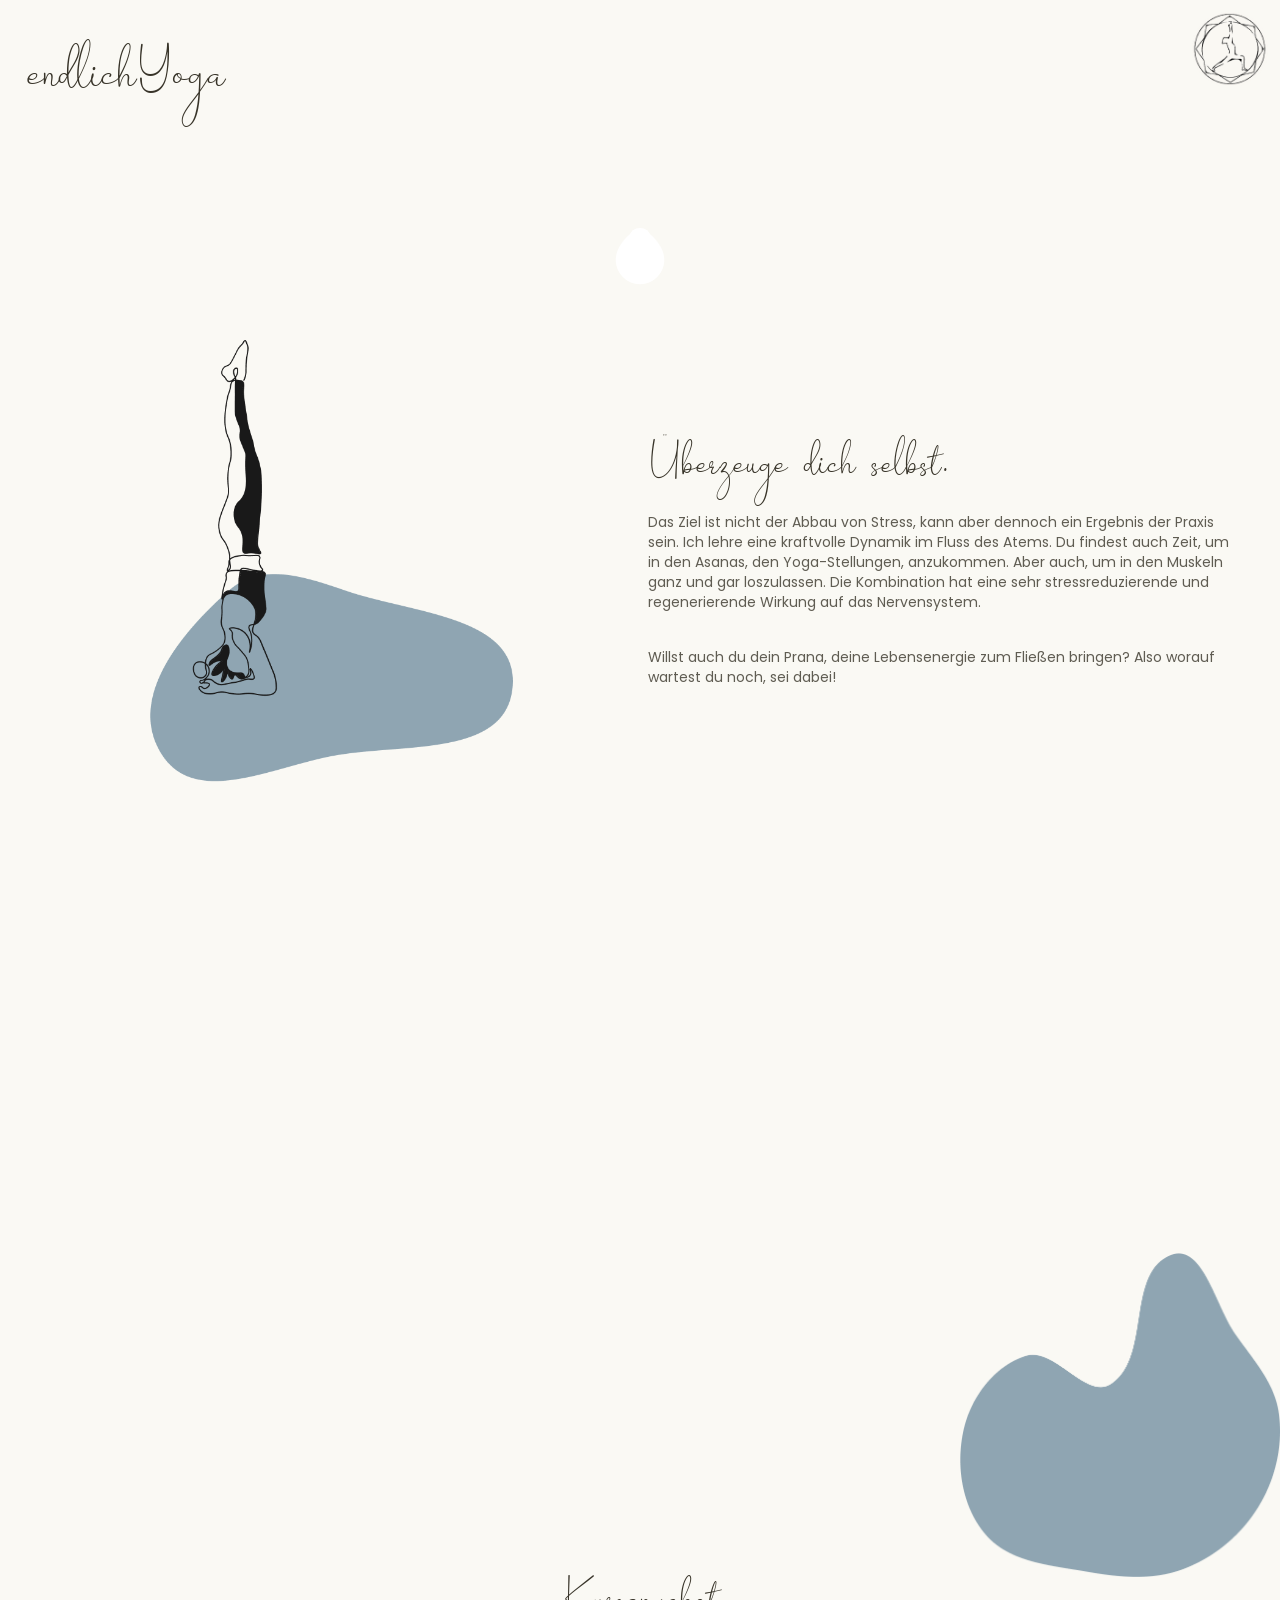
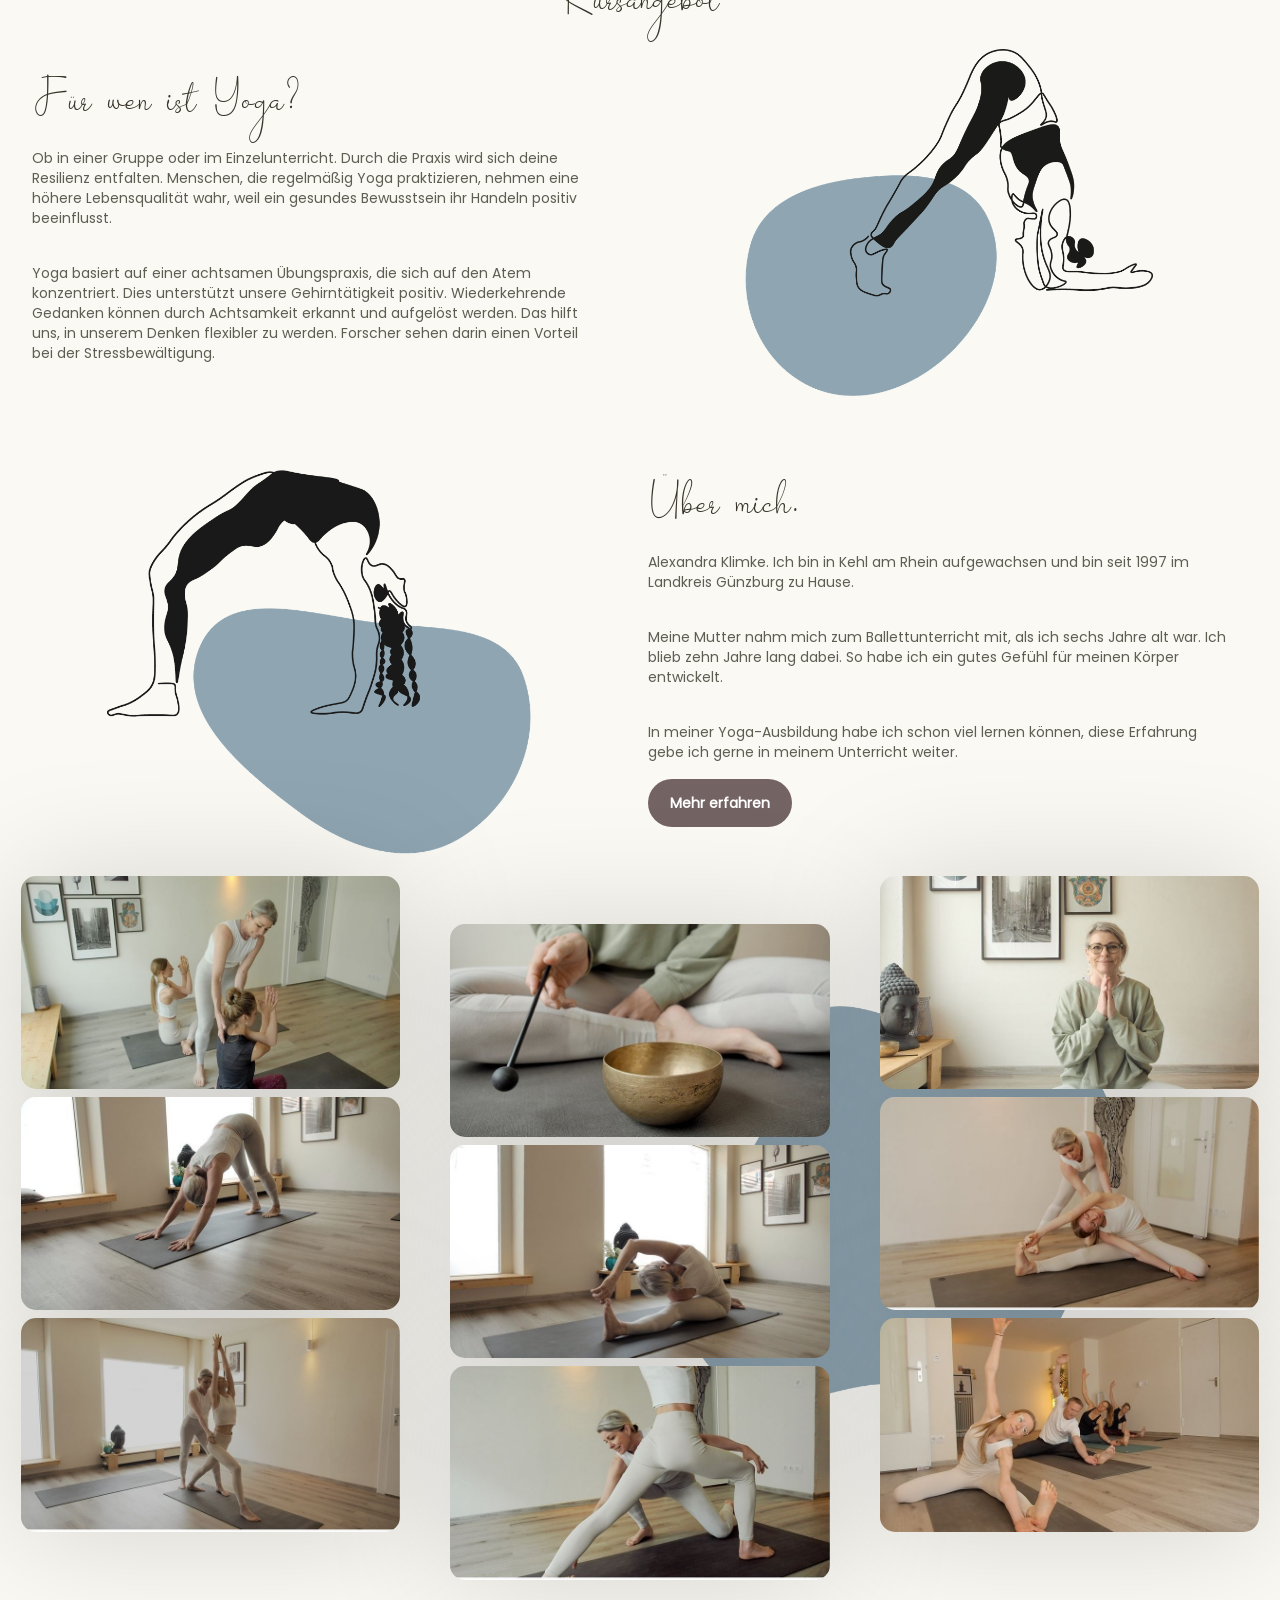
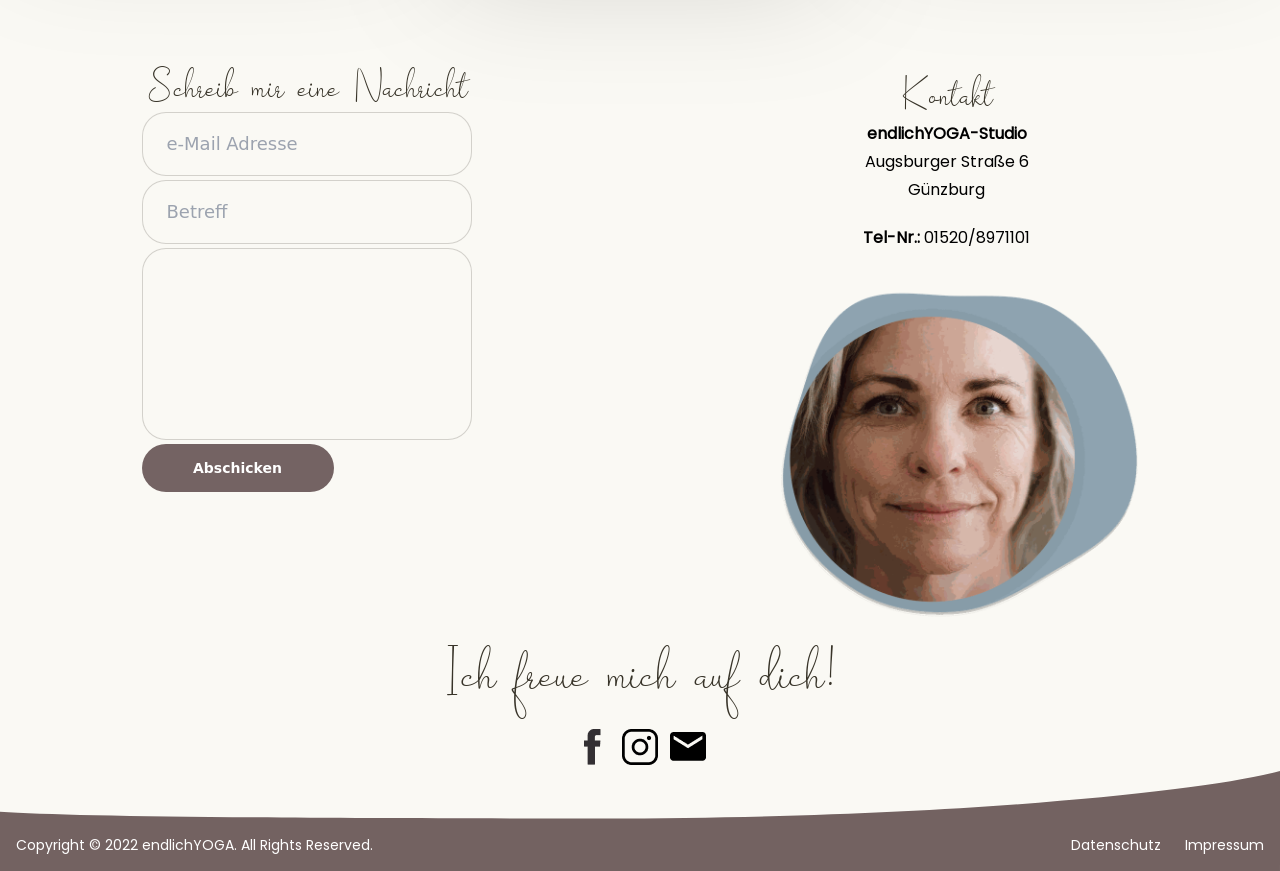
==== commit 37246062: "Merge 432f88c5ef36576893979d3721f4a302103164a6 into 0819e63e2109e2e4c5927a3fb3ac703d0b8f388a" ====
--- a/index.html
+++ b/index.html
@@ -15,6 +15,48 @@
         <meta name="viewport" content="width=device-width, initial-scale=1" />
         <link rel="stylesheet" href="css/style.css" />
         <title>endlichYoga - Yoga in Günzburg</title>
+        <link rel="canonical" href="https://endlichyoga.de/" />
+        <meta property="og:title" content="endlichYoga - Yoga in Günzburg" />
+        <meta
+            property="og:description"
+            content="Yoga in Günzburg mit Alexandra Klimke. Hatha Yoga Kurse, Privatstunden und Business Yoga."
+        />
+        <meta property="og:type" content="website" />
+        <meta property="og:url" content="https://endlichyoga.de/" />
+        <meta property="og:image" content="https://endlichyoga.de/img/og-image.jpg" />
+        <meta property="og:image:width" content="1200" />
+        <meta property="og:image:height" content="630" />
+        <meta property="og:locale" content="de_DE" />
+        <meta property="og:site_name" content="endlichYoga" />
+        <meta name="twitter:card" content="summary_large_image" />
+        <meta name="twitter:title" content="endlichYoga - Yoga in Günzburg" />
+        <meta
+            name="twitter:description"
+            content="Yoga in Günzburg mit Alexandra Klimke. Hatha Yoga Kurse, Privatstunden und Business Yoga."
+        />
+        <meta name="twitter:image" content="https://endlichyoga.de/img/og-image.jpg" />
+        <script type="application/ld+json">
+        {
+            "@context": "https://schema.org",
+            "@type": "YogaStudio",
+            "name": "endlichYoga",
+            "url": "https://endlichyoga.de/",
+            "image": "https://endlichyoga.de/img/og-image.jpg",
+            "telephone": "+49 1520 8971101",
+            "address": {
+                "@type": "PostalAddress",
+                "streetAddress": "Augsburger Straße 6",
+                "addressLocality": "Günzburg",
+                "postalCode": "89312",
+                "addressCountry": "DE"
+            },
+            "geo": {
+                "@type": "GeoCoordinates",
+                "latitude": 48.4521,
+                "longitude": 10.2711
+            }
+        }
+        </script>
     </head>
     <body>
         <div class="main max-w-7xl mx-auto">
@@ -31,7 +73,7 @@
                 >
             </div>
 
-            <video autoplay muted loop playsinline poster="/img/banner_poster.jpg" preload="metadata">
+            <video autoplay muted loop playsinline>
                 <source src="/vid/banner.m4v" type="video/mp4" />
                 Your browser does not support the video tag.
             </video>
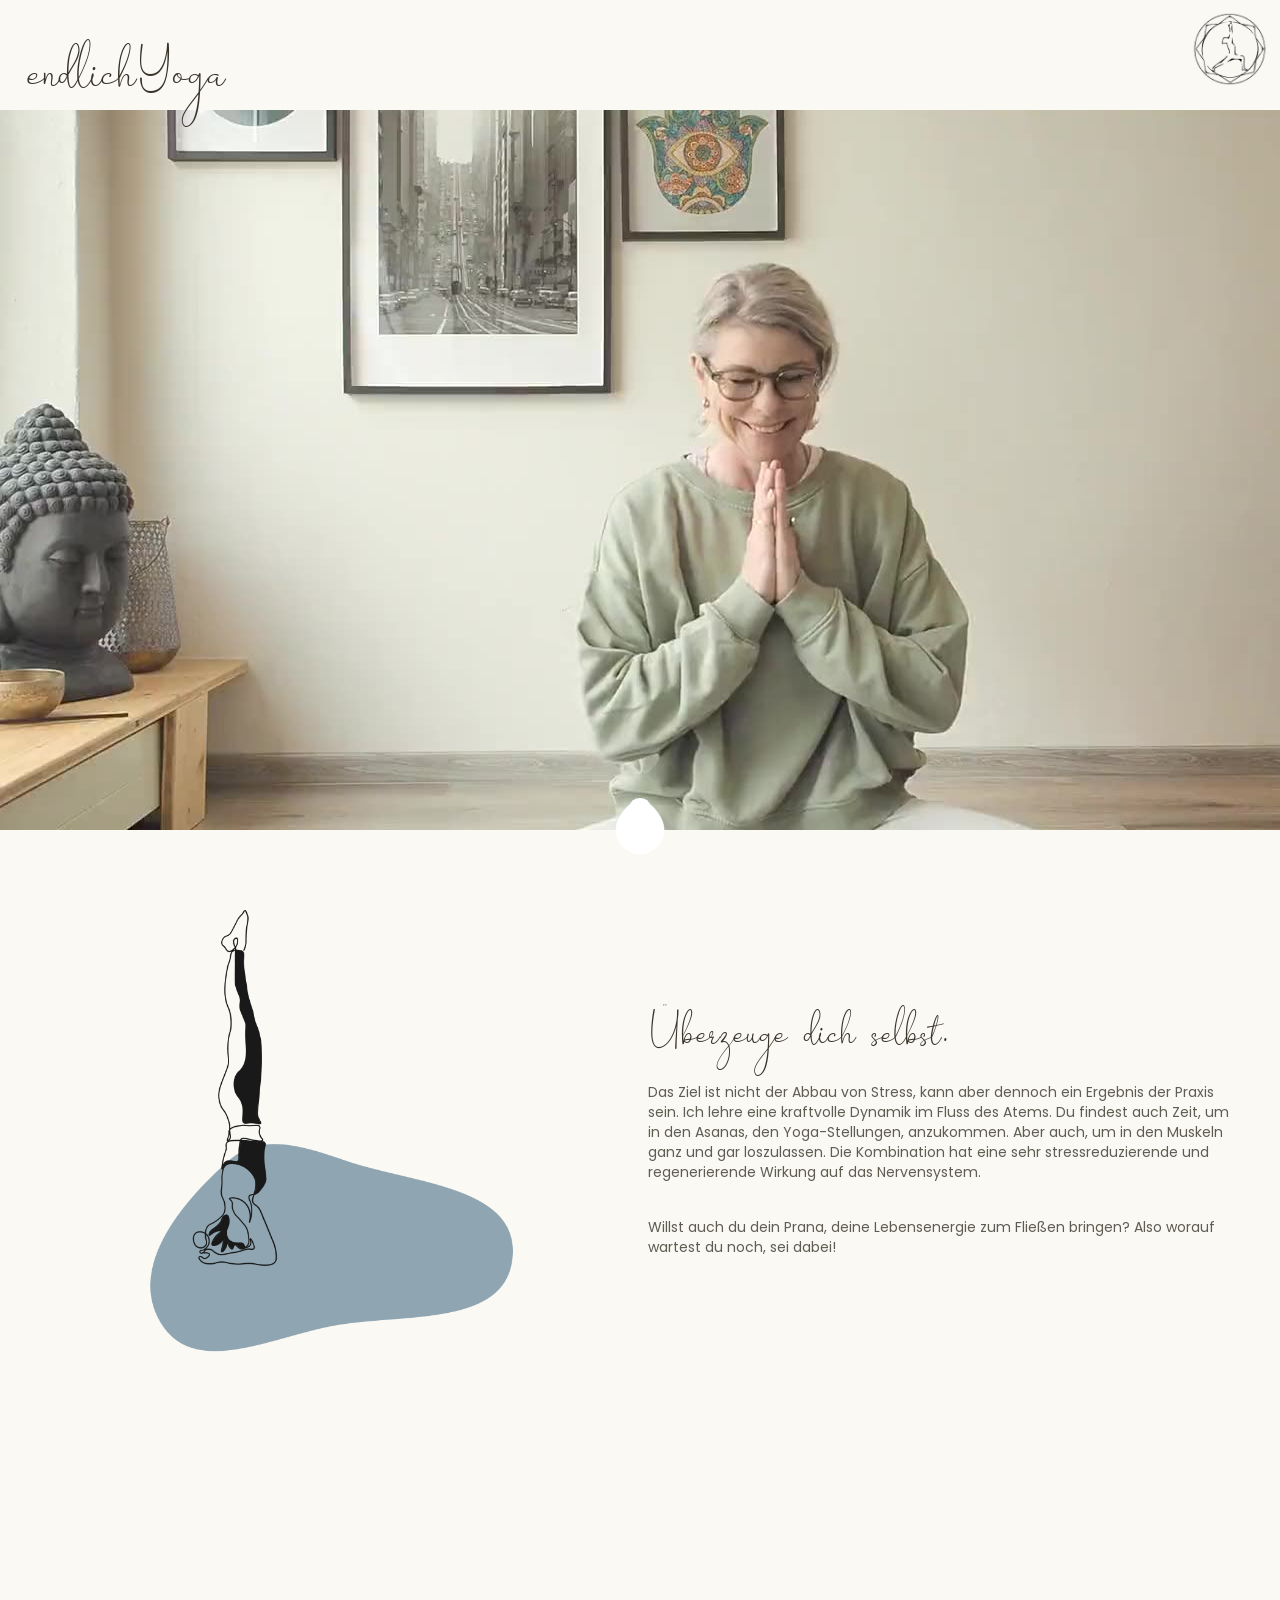
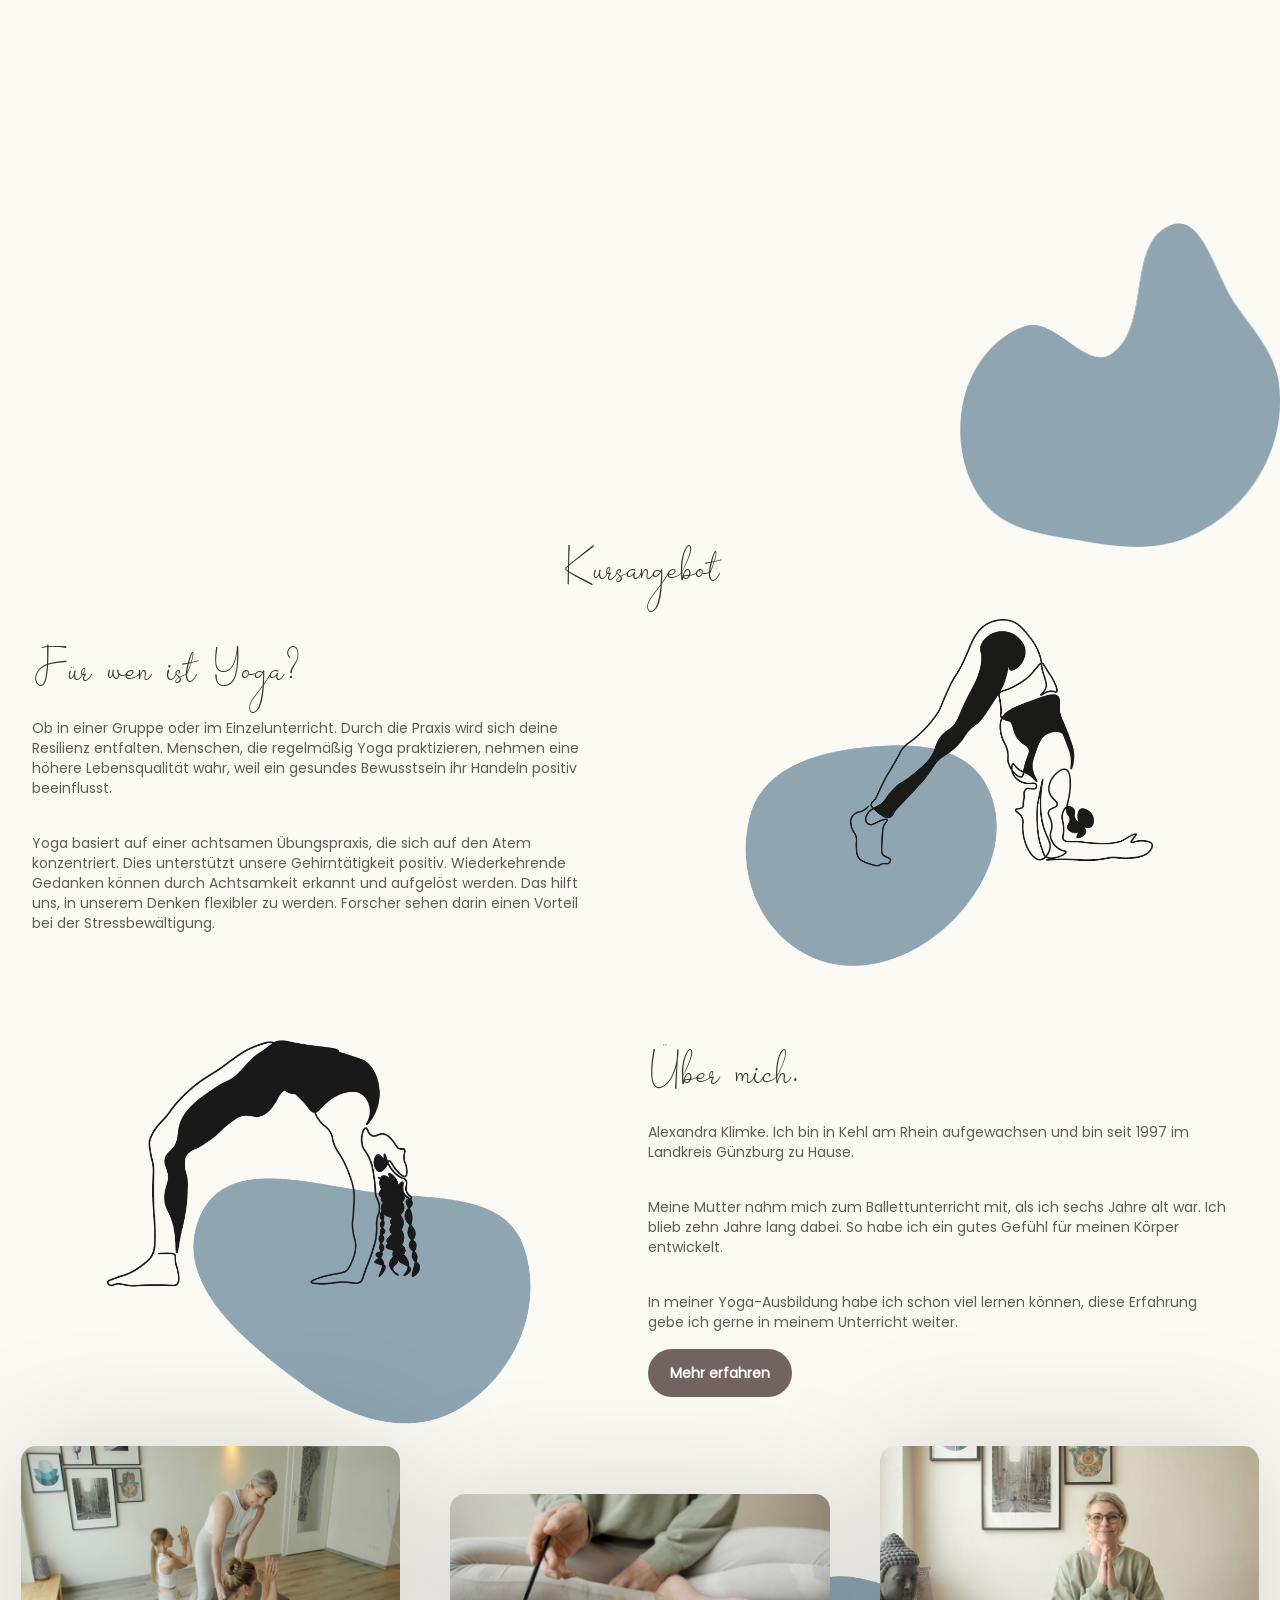
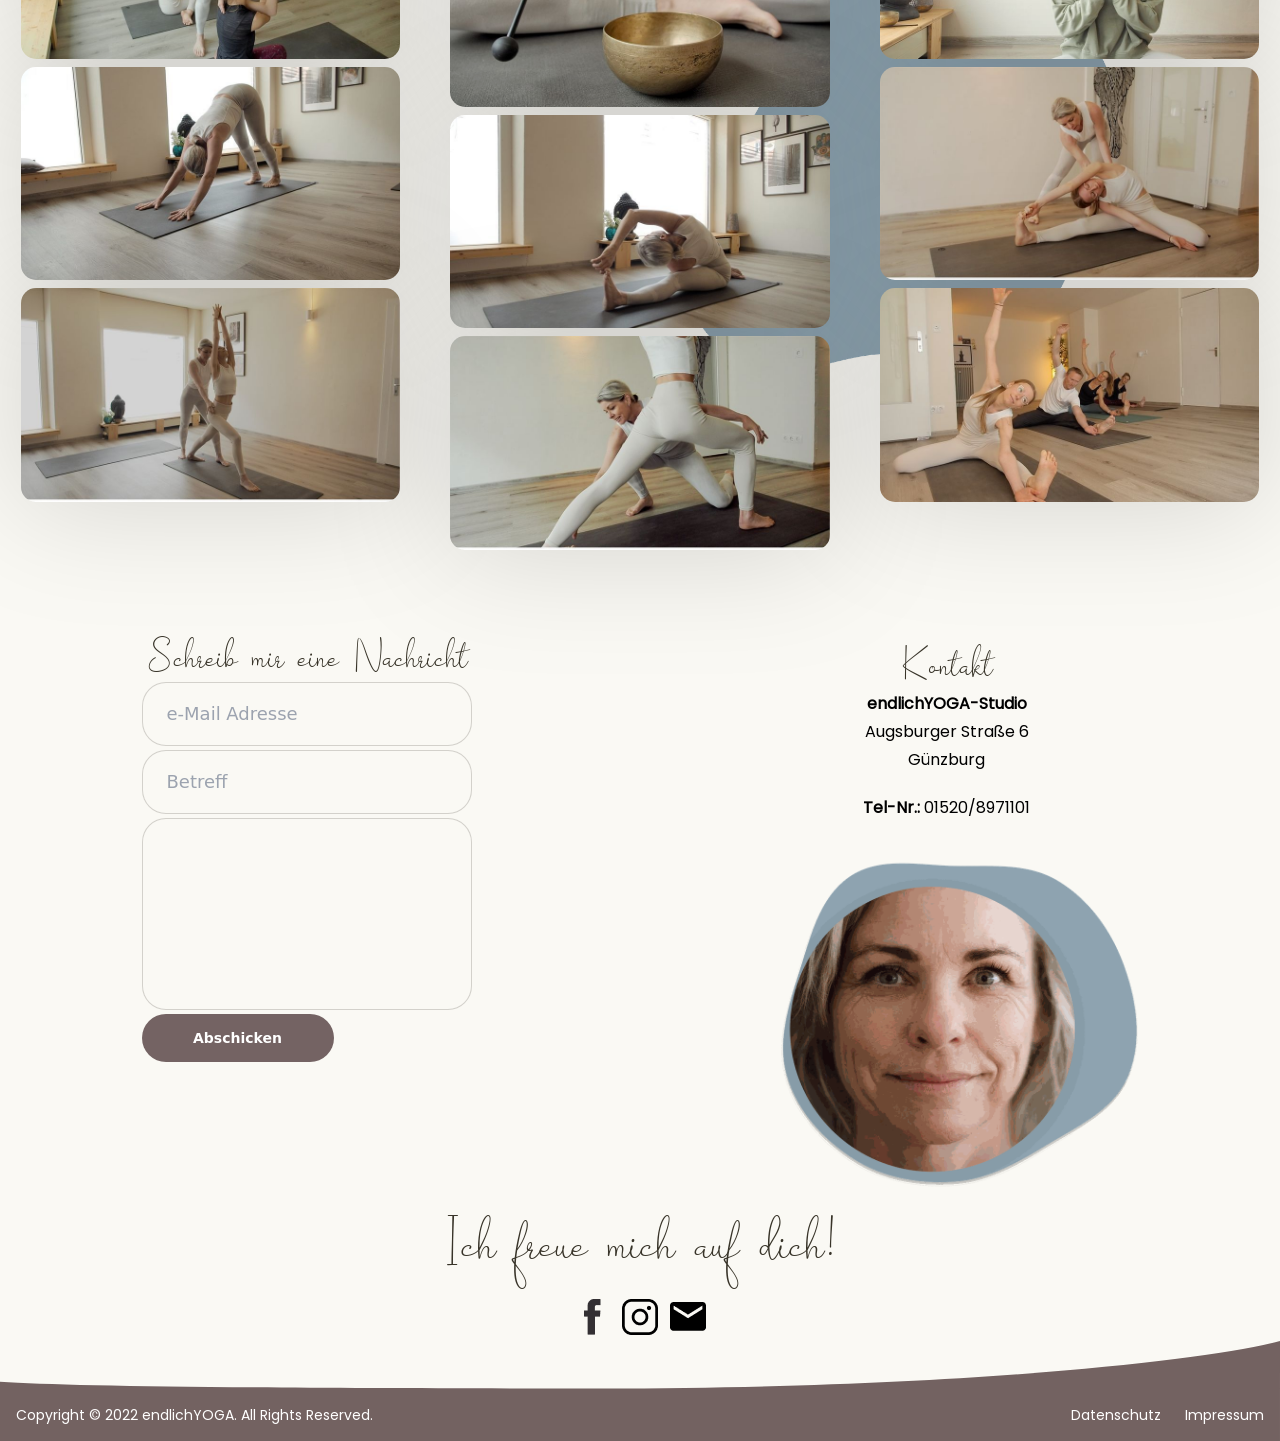
==== commit 6c2beafb: "Merge pull request #21 from momokli/feature/perf-video perf: Banner-Video auf 0,8 MB (−79 %) + Poste" ====
--- a/index.html
+++ b/index.html
@@ -14,6 +14,8 @@
         />
         <meta name="viewport" content="width=device-width, initial-scale=1" />
         <link rel="stylesheet" href="css/style.css" />
+        <link rel="preload" as="font" type="font/woff2" href="/fonts/poppins-v15-latin-regular.woff2" crossorigin />
+        <link rel="preload" as="font" type="font/woff2" href="/fonts/BarokahSignatureRegular-PK15Z.woff2" crossorigin />
         <title>endlichYoga - Yoga in Günzburg</title>
         <link rel="canonical" href="https://endlichyoga.de/" />
         <meta property="og:title" content="endlichYoga - Yoga in Günzburg" />
@@ -73,7 +75,7 @@
                 >
             </div>
 
-            <video autoplay muted loop playsinline>
+            <video autoplay muted loop playsinline poster="/img/banner_poster.jpg" preload="metadata">
                 <source src="/vid/banner.m4v" type="video/mp4" />
                 Your browser does not support the video tag.
             </video>
